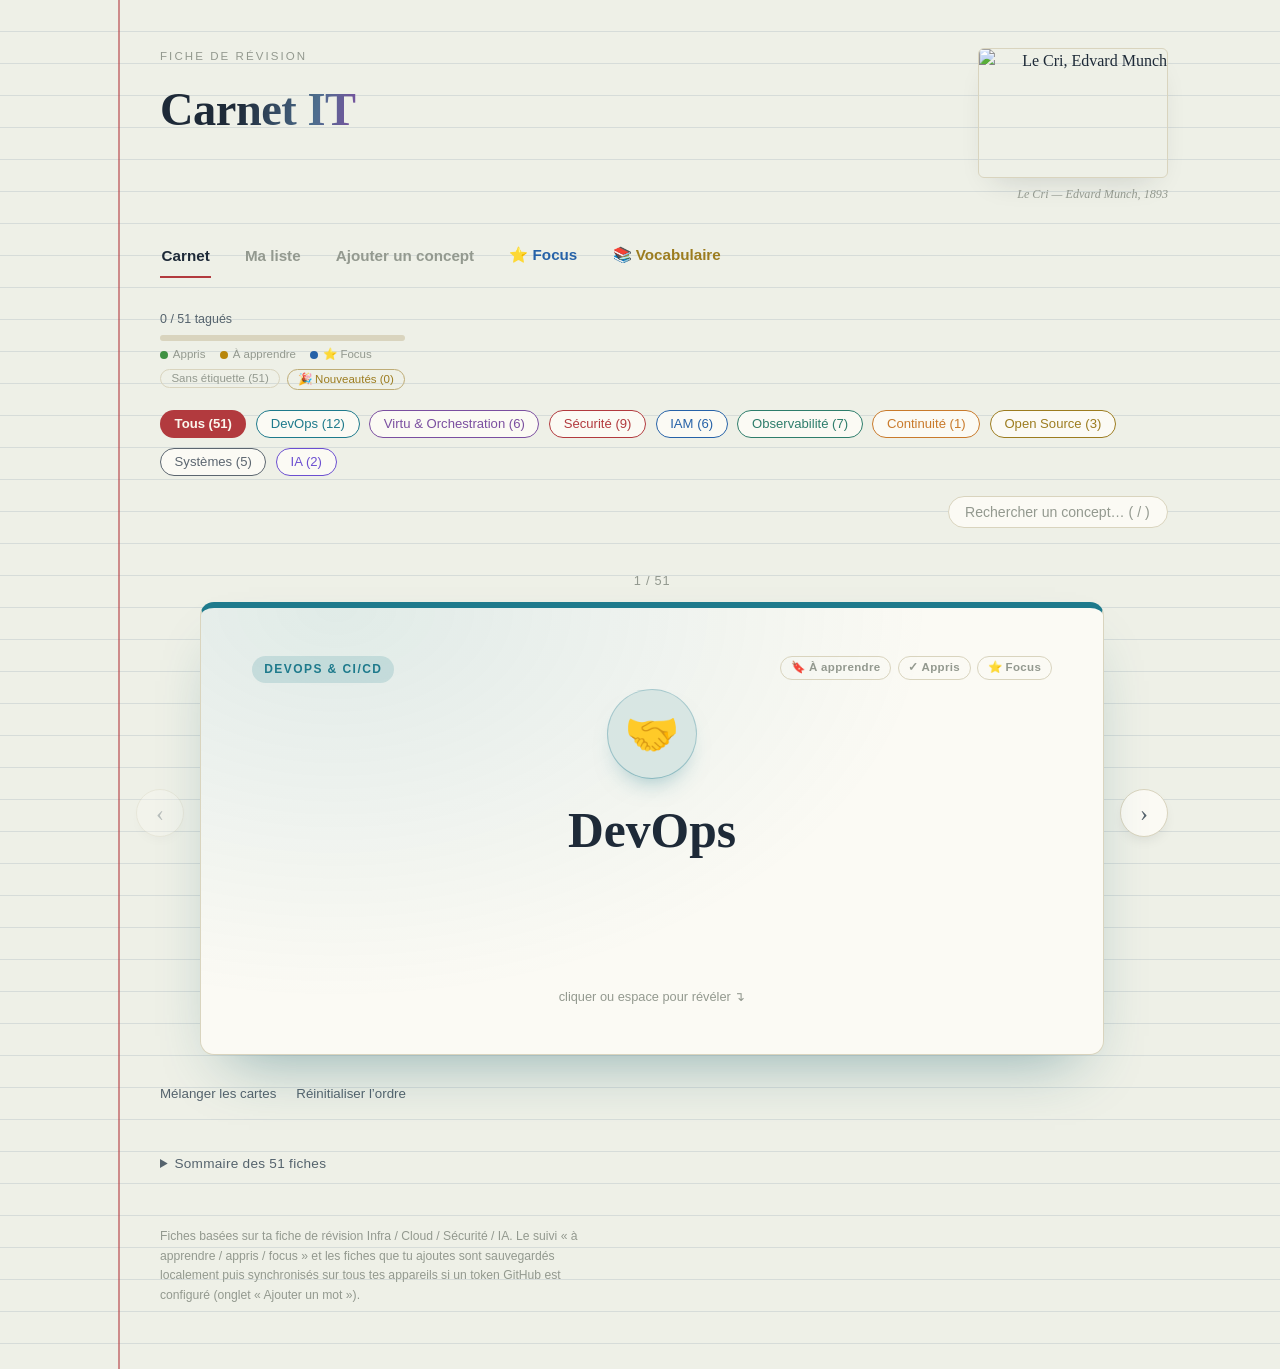
==== carnet-it.html @ 1245b407 "Add a second flashcard deck: Carnet IT (Infra, Cloud, Sécurité & IA) New carnet-it.html + focus-it.h" ====
<!doctype html>
<html lang="fr">
<head>
<meta charset="UTF-8" />
<meta name="viewport" content="width=device-width, initial-scale=1" />
<title>Carnet IT</title>
<style>
  :root {
    --paper: #EEF0E7;
    --paper-line: rgba(70,100,130,0.14);
    --ink: #1E2A38;
    --ink-soft: #55636D;
    --ink-faint: #93998F;
    --card-bg: #FBFAF4;
    --card-border: #D9D4BE;
    --card-shadow: rgba(30,40,50,0.20);
    --rule-blue: #4E6E8E;
    --accent: #B23A3E;
    --accent-strong: #B23A3E;
    --accent-ink: #FBF7EE;
    --focus: #2662A8;
    --cat-verbe: #2E7D6B;
    --cat-adjectif: #7B4FA0;
    --cat-nom: #C97A2B;
    --cat-adverbe: #1E7A8C;
    --cat-citation: #9C7C1F;
    --cat-humour: #C2478C;
    --cat-blague: #D9622B;
    --cat-devops: #1E7A8C;
    --cat-virtu: #7B4FA0;
    --cat-securite: #B23A3E;
    --cat-iam: #2662A8;
    --cat-observabilite: #2E7D6B;
    --cat-continuite: #C97A2B;
    --cat-opensource: #9C7C1F;
    --cat-systemes: #5C6670;
    --cat-ia: #6C4FD1;
    --tag-todo: #B8860B;
    --tag-done: #3F9142;
  }

  * { box-sizing: border-box; }
  html, body { margin: 0; padding: 0; }
  body {
    background:
      repeating-linear-gradient(
        to bottom,
        transparent 0, transparent 31px,
        var(--paper-line) 31px, var(--paper-line) 32px
      ),
      var(--paper);
    color: var(--ink);
    font-family: Georgia, 'Iowan Old Style', 'Palatino Linotype', 'Book Antiqua', serif;
    line-height: 1.5;
    min-height: 100vh;
  }
  ::selection { background: var(--accent); color: var(--accent-ink); }
  a { color: inherit; }
  button { font-family: inherit; }
  :focus-visible { outline: 2px solid var(--focus); outline-offset: 2px; border-radius: 2px; }

  .page {
    max-width: 1120px;
    margin: 0 auto;
    padding: 3rem 2rem 4rem;
    position: relative;
  }
  .page::before {
    content: "";
    position: absolute;
    top: 0; bottom: 0;
    left: 2.4rem;
    width: 2px;
    background: var(--accent);
    opacity: 0.55;
  }
  @media (max-width: 640px) {
    .page::before { left: 0.9rem; }
    .page { padding: 2.5rem 1.1rem 3rem; }
  }

  .masthead {
    margin-left: 3rem; margin-bottom: 2.25rem;
    display: flex; align-items: flex-start; justify-content: space-between; gap: 2rem; flex-wrap: wrap;
  }
  @media (max-width: 640px) { .masthead { margin-left: 1.5rem; } }
  .masthead-text { min-width: 0; }
  .eyebrow {
    font-family: -apple-system, 'Segoe UI', Roboto, Helvetica, Arial, sans-serif;
    font-size: 0.72rem;
    letter-spacing: 0.18em;
    text-transform: uppercase;
    color: var(--ink-faint);
    margin: 0 0 0.6rem;
  }
  h1 {
    font-size: clamp(2rem, 5vw, 2.9rem);
    font-weight: 600;
    margin: 0;
    text-wrap: balance;
    letter-spacing: -0.01em;
    background: linear-gradient(100deg, var(--ink) 40%, var(--rule-blue) 78%, var(--cat-adjectif) 100%);
    -webkit-background-clip: text; background-clip: text; color: transparent;
  }

  .masthead-art { flex: none; width: 190px; margin: 0; text-align: right; }
  .masthead-art img {
    display: block; width: 100%; height: 130px; object-fit: cover; border-radius: 6px;
    border: 1px solid var(--card-border); box-shadow: 0 14px 30px -16px var(--card-shadow);
  }
  .masthead-art figcaption {
    margin-top: 0.5rem; font-style: italic; font-size: 0.76rem; color: var(--ink-faint); line-height: 1.4;
  }
  @media (max-width: 640px) { .masthead-art { display: none; } }

  .toolbar {
    margin-left: 3rem;
    margin-bottom: 1.9rem;
    display: flex;
    flex-wrap: wrap;
    align-items: center;
    gap: 1.25rem 1.75rem;
    font-family: -apple-system, 'Segoe UI', Roboto, Helvetica, Arial, sans-serif;
  }
  @media (max-width: 640px) { .toolbar { margin-left: 1.5rem; } }

  .progress-block { display: flex; flex-direction: column; gap: 0.35rem; min-width: 170px; }
  .progress-label {
    font-size: 0.78rem; color: var(--ink-soft);
    font-variant-numeric: tabular-nums;
  }
  .progress-track {
    height: 6px; background: var(--card-border); border-radius: 3px; overflow: hidden;
    display: flex;
  }
  .progress-fill { height: 100%; width: 0%; transition: width 0.4s ease; }
  .progress-fill.done { background: var(--tag-done); }
  .progress-fill.todo { background: var(--tag-todo); }
  .progress-fill.focus { background: var(--focus); }
  .progress-legend {
    display: flex; gap: 0.9rem; font-size: 0.72rem; color: var(--ink-faint);
  }
  .progress-legend span { display: inline-flex; align-items: center; gap: 0.3rem; }
  .progress-legend .dot { width: 0.5rem; height: 0.5rem; border-radius: 50%; display: inline-block; }
  .progress-legend .dot.done { background: var(--tag-done); }
  .progress-legend .dot.todo { background: var(--tag-todo); }
  .progress-legend .dot.focus { background: var(--focus); }
  .quick-filters { display: flex; flex-wrap: wrap; gap: 0.4rem; }
  .untagged-btn {
    align-self: flex-start; background: none; border: 1px solid var(--card-border); border-radius: 999px;
    padding: 0.15rem 0.65rem; font-size: 0.72rem; color: var(--ink-faint); cursor: pointer;
    font-variant-numeric: tabular-nums; transition: all 0.15s ease;
    font-family: -apple-system, 'Segoe UI', Roboto, Helvetica, Arial, sans-serif;
  }
  .untagged-btn:hover { color: var(--ink); border-color: var(--ink-faint); }
  .nouveautes-btn { color: var(--cat-citation); border-color: color-mix(in srgb, var(--cat-citation) 45%, var(--card-border)); }
  .nouveautes-btn:hover { color: var(--cat-citation); border-color: var(--cat-citation); }

  .filters { display: flex; gap: 0.6rem; flex-wrap: wrap; }
  .filter-btn {
    background: var(--card-bg); border: 1px solid var(--fb-color, var(--card-border)); border-radius: 999px;
    color: var(--fb-color, var(--ink-soft)); font-size: 0.82rem; padding: 0.35rem 0.85rem;
    cursor: pointer; font-variant-numeric: tabular-nums; transition: all 0.15s ease;
  }
  .filter-btn:hover { color: var(--ink); border-color: var(--fb-color, var(--ink-faint)); }
  .filter-btn.active { color: var(--accent-ink); border-color: transparent; font-weight: 600; background: var(--fb-color, var(--accent-strong)); }

  .subfilters {
    display: flex; gap: 0.5rem; flex-wrap: wrap; margin: -0.6rem 0 1.4rem 1.5rem;
  }
  @media (max-width: 640px) { .subfilters { margin-left: 0; } }
  .subfilter-btn {
    background: none; border: 1px solid color-mix(in srgb, var(--cat-blague) 35%, var(--card-border));
    border-radius: 999px;
    color: color-mix(in srgb, var(--cat-blague) 65%, var(--ink-faint)); font-size: 0.76rem; padding: 0.25rem 0.7rem;
    cursor: pointer; transition: all 0.15s ease;
    font-family: -apple-system, 'Segoe UI', Roboto, Helvetica, Arial, sans-serif;
  }
  .subfilter-btn:hover { color: var(--ink); border-color: var(--cat-blague); }
  .subfilter-btn.active { color: var(--cat-blague); border-color: var(--cat-blague); font-weight: 600; background: color-mix(in srgb, var(--cat-blague) 12%, transparent); }

  .search-wrap { margin-left: auto; }
  @media (max-width: 640px) { .search-wrap { margin-left: 0; width: 100%; } }
  .search-input {
    background: var(--card-bg); border: 1px solid var(--card-border); border-radius: 999px;
    color: var(--ink); font-size: 0.88rem; padding: 0.45rem 1rem; width: 220px;
    font-family: inherit;
  }
  @media (max-width: 640px) { .search-input { width: 100%; } }
  .search-input::placeholder { color: var(--ink-faint); }
  .search-input:focus { border-color: var(--focus); }

  .tag-filter-banner {
    margin: 0 0 1.1rem 1.5rem; display: flex; align-items: center; gap: 1rem; flex-wrap: wrap;
    background: color-mix(in srgb, var(--focus) 10%, var(--card-bg)); border: 1px solid var(--focus);
    border-radius: 999px; padding: 0.5rem 1rem; font-family: -apple-system, 'Segoe UI', Roboto, Helvetica, Arial, sans-serif;
    font-size: 0.85rem; color: var(--focus); width: fit-content;
  }
  .tag-filter-banner[hidden] { display: none; }
  @media (max-width: 640px) { .tag-filter-banner { margin-left: 0; } }
  .tag-filter-banner button {
    background: none; border: none; color: var(--focus); cursor: pointer; font-size: 0.8rem;
    text-decoration: underline; padding: 0;
  }

  .stage {
    display: flex; align-items: center; gap: 1rem; margin-left: 1.5rem;
  }
  @media (max-width: 640px) { .stage { margin-left: 0; gap: 0.35rem; } }

  .nav-btn {
    background: var(--card-bg); border: 1px solid var(--card-border); color: var(--ink-soft);
    width: 3rem; height: 3rem; border-radius: 50%; font-size: 1.5rem; line-height: 1;
    cursor: pointer; flex: none; display: flex; align-items: center; justify-content: center;
    transition: border-color 0.2s, color 0.2s, transform 0.2s;
    box-shadow: 0 6px 16px -8px var(--card-shadow);
  }
  .nav-btn:hover { color: var(--accent-ink); border-color: var(--accent-strong); background: var(--accent-strong); transform: translateY(-1px); }
  .nav-btn:disabled { opacity: 0.35; cursor: default; }
  .nav-btn:disabled:hover { color: var(--ink-soft); border-color: var(--card-border); background: var(--card-bg); transform: none; }

  .card-wrap { flex: 1; min-width: 0; }
  .counter {
    text-align: center; font-family: -apple-system, 'Segoe UI', Roboto, Helvetica, Arial, sans-serif;
    font-size: 0.8rem; color: var(--ink-faint); margin-bottom: 0.7rem;
    font-variant-numeric: tabular-nums; letter-spacing: 0.06em;
  }

  .flashcard { perspective: 2200px; cursor: pointer; }
  .flashcard-inner {
    display: grid; transition: transform 0.55s cubic-bezier(.2,.8,.2,1);
    transform-style: preserve-3d;
    --cat-color: var(--rule-blue);
  }
  .flashcard[data-cat="verbe"] .flashcard-inner { --cat-color: var(--cat-verbe); }
  .flashcard[data-cat="adjectif"] .flashcard-inner { --cat-color: var(--cat-adjectif); }
  .flashcard[data-cat="nom"] .flashcard-inner { --cat-color: var(--cat-nom); }
  .flashcard[data-cat="adverbe"] .flashcard-inner { --cat-color: var(--cat-adverbe); }
  .flashcard[data-cat="expression"] .flashcard-inner { --cat-color: var(--accent-strong); }
  .flashcard[data-cat="anecdote"] .flashcard-inner { --cat-color: var(--focus); }
  .flashcard[data-cat="citation"] .flashcard-inner { --cat-color: var(--cat-citation); }
  .flashcard[data-cat="humour"] .flashcard-inner { --cat-color: var(--cat-humour); }
  .flashcard[data-cat="blague_courte"] .flashcard-inner,
  .flashcard[data-cat="blague_longue"] .flashcard-inner,
  .flashcard[data-cat="blague_beauf"] .flashcard-inner,
  .flashcard[data-cat="blague_nulle"] .flashcard-inner,
  .flashcard[data-cat="contrepeterie"] .flashcard-inner,
  .flashcard[data-cat="tu_preferes"] .flashcard-inner { --cat-color: var(--cat-blague); }
  .flashcard[data-cat="devops"] .flashcard-inner { --cat-color: var(--cat-devops); }
  .flashcard[data-cat="virtu"] .flashcard-inner { --cat-color: var(--cat-virtu); }
  .flashcard[data-cat="securite"] .flashcard-inner { --cat-color: var(--cat-securite); }
  .flashcard[data-cat="iam"] .flashcard-inner { --cat-color: var(--cat-iam); }
  .flashcard[data-cat="observabilite"] .flashcard-inner { --cat-color: var(--cat-observabilite); }
  .flashcard[data-cat="continuite"] .flashcard-inner { --cat-color: var(--cat-continuite); }
  .flashcard[data-cat="opensource"] .flashcard-inner { --cat-color: var(--cat-opensource); }
  .flashcard[data-cat="systemes"] .flashcard-inner { --cat-color: var(--cat-systemes); }
  .flashcard[data-cat="ia"] .flashcard-inner { --cat-color: var(--cat-ia); }
  .flashcard.is-flipped .flashcard-inner { transform: rotateY(180deg); }
  @media (prefers-reduced-motion: reduce) {
    .flashcard-inner { transition: none; }
  }

  .face {
    grid-area: 1 / 1;
    backface-visibility: hidden; -webkit-backface-visibility: hidden;
    border: 1px solid var(--card-border); border-top: 6px solid var(--cat-color);
    border-radius: 14px;
    background:
      radial-gradient(120% 160% at 15% 0%, color-mix(in srgb, var(--cat-color) 12%, transparent), transparent 55%),
      var(--card-bg);
    box-shadow: 0 30px 60px -28px color-mix(in srgb, var(--cat-color) 35%, var(--card-shadow));
    padding: 3rem 3.2rem;
    min-height: 440px;
    display: flex; flex-direction: column;
  }
  @media (max-width: 640px) { .face { padding: 2.1rem 1.5rem; min-height: 400px; } }
  .face.back { transform: rotateY(180deg); }

  .face-top { display: flex; justify-content: space-between; align-items: flex-start; }
  .tag-type {
    font-family: -apple-system, 'Segoe UI', Roboto, Helvetica, Arial, sans-serif;
    font-size: 0.75rem; letter-spacing: 0.12em; text-transform: uppercase; font-weight: 600;
    color: var(--cat-color); background: color-mix(in srgb, var(--cat-color) 16%, transparent);
    padding: 0.3rem 0.75rem; border-radius: 999px;
  }
  .tag-buttons { display: flex; gap: 0.4rem; }
  .tag-btn {
    background: none; border: 1px solid var(--card-border); cursor: pointer;
    font-size: 0.72rem; font-weight: 600; letter-spacing: 0.03em; color: var(--ink-faint);
    line-height: 1; padding: 0.35rem 0.6rem; border-radius: 999px; display: inline-flex;
    align-items: center; gap: 0.3rem;
    font-family: -apple-system, 'Segoe UI', Roboto, Helvetica, Arial, sans-serif;
    transition: all 0.15s ease;
  }
  .tag-btn:hover { border-color: var(--ink-faint); color: var(--ink); }
  .tag-btn.todo.on { background: color-mix(in srgb, var(--tag-todo) 16%, transparent); border-color: var(--tag-todo); color: var(--tag-todo); }
  .tag-btn.done.on { background: color-mix(in srgb, var(--tag-done) 16%, transparent); border-color: var(--tag-done); color: var(--tag-done); }
  .tag-btn.focus.on { background: color-mix(in srgb, var(--focus) 16%, transparent); border-color: var(--focus); color: var(--focus); }

  .emoji-badge {
    width: 5.5rem; height: 5.5rem; border-radius: 50%;
    display: flex; align-items: center; justify-content: center;
    font-size: 2.7rem; margin: 0.4rem auto 1rem;
    background: color-mix(in srgb, var(--cat-color) 16%, var(--card-bg));
    box-shadow: 0 0 0 1px color-mix(in srgb, var(--cat-color) 35%, transparent),
                0 14px 26px -14px color-mix(in srgb, var(--cat-color) 55%, transparent);
  }
  @media (max-width: 640px) { .emoji-badge { width: 4.4rem; height: 4.4rem; font-size: 2.1rem; } }

  .word {
    margin: 0 0 auto; text-align: center;
    font-size: clamp(2rem, 5.2vw, 3.1rem); font-weight: 600; text-wrap: balance;
  }
  .word.is-expr { font-style: italic; font-weight: 500; font-size: clamp(1.6rem, 4.4vw, 2.4rem); }
  .front-auteur {
    text-align: center; margin: 0.5rem 0 0; font-family: -apple-system, 'Segoe UI', Roboto, Helvetica, Arial, sans-serif;
    font-size: 0.95rem; color: var(--cat-color); font-weight: 600;
  }
  .hint {
    text-align: center; margin: 0; font-family: -apple-system, 'Segoe UI', Roboto, Helvetica, Arial, sans-serif;
    font-size: 0.8rem; color: var(--ink-faint); font-style: normal;
  }

  .back .back-top { display: flex; align-items: center; gap: 1rem; margin-bottom: 1.4rem; }
  .back-emoji {
    width: 3.2rem; height: 3.2rem; border-radius: 50%; flex: none;
    display: flex; align-items: center; justify-content: center; font-size: 1.6rem;
    background: color-mix(in srgb, var(--cat-color) 16%, var(--card-bg));
  }
  .back-word { font-size: 1.3rem; font-weight: 600; }
  .back-word.is-expr { font-style: italic; font-weight: 500; }

  .section-label {
    font-family: -apple-system, 'Segoe UI', Roboto, Helvetica, Arial, sans-serif;
    font-size: 0.74rem; letter-spacing: 0.14em; text-transform: uppercase;
    color: var(--cat-color); margin: 0 0 0.35rem; font-weight: 700;
  }
  .face.back .section-label:not(:first-of-type) { margin-top: 1.3rem; }
  .definition, .example { margin: 0; font-size: 1.1rem; line-height: 1.6; }
  .definition.is-long-form { white-space: pre-line; font-size: 1rem; line-height: 1.65; text-align: left; }
  .example { font-style: italic; color: var(--ink-soft); }
  .example strong { font-style: normal; color: var(--ink); font-weight: 700; background: color-mix(in srgb, var(--cat-color) 18%, transparent); padding: 0.05em 0.3em; border-radius: 4px; }
  .synonyms { margin: 0; font-size: 1.02rem; color: var(--ink-soft); font-style: italic; }
  .auteur { margin: 0; font-size: 1.02rem; color: var(--ink); font-weight: 600; }

  .controls-row {
    margin: 1.75rem 0 0 3rem; display: flex; gap: 1.25rem; align-items: center;
    font-family: -apple-system, 'Segoe UI', Roboto, Helvetica, Arial, sans-serif;
    font-size: 0.85rem;
  }
  @media (max-width: 640px) { .controls-row { margin-left: 1.5rem; } }
  .text-btn {
    background: none; border: none; color: var(--ink-soft); cursor: pointer;
    padding: 0.2rem 0; border-bottom: 1px solid transparent;
  }
  .text-btn:hover { color: var(--accent-strong); border-bottom-color: var(--accent-strong); }

  .empty-state {
    text-align: center; color: var(--ink-faint); padding: 3rem 1rem; font-style: italic;
  }

  details.sommaire {
    margin: 2.75rem 0 0 3rem;
    font-family: -apple-system, 'Segoe UI', Roboto, Helvetica, Arial, sans-serif;
  }
  @media (max-width: 640px) { details.sommaire { margin-left: 1.5rem; } }
  details.sommaire summary {
    cursor: pointer; font-size: 0.85rem; color: var(--ink-soft);
    letter-spacing: 0.02em; padding: 0.3rem 0;
  }
  details.sommaire summary:hover { color: var(--ink); }
  .index-grid {
    display: grid; grid-template-columns: repeat(auto-fill, minmax(170px, 1fr));
    gap: 0.6rem; margin-top: 0.9rem;
  }
  .index-tile {
    text-align: left; background: var(--card-bg); cursor: pointer;
    border: 1px solid var(--card-border); border-radius: 8px; padding: 0.55rem 0.7rem;
    color: var(--ink-soft); font-size: 0.82rem; display: flex; gap: 0.55rem; align-items: center;
  }
  .index-tile:hover { border-color: var(--accent-strong); color: var(--ink); }
  .index-tile .idx-emoji { font-size: 1.05rem; }
  .index-tile .idx-num { font-variant-numeric: tabular-nums; color: var(--ink-faint); font-size: 0.72rem; }
  .index-tile.tag-appris .idx-num::after { content: " \2713"; color: var(--tag-done); }
  .index-tile.tag-a_apprendre .idx-num::after { content: " \1F516"; }
  .index-tile .idx-word { flex: 1; overflow: hidden; text-overflow: ellipsis; white-space: nowrap; }
  .index-tile.is-focus { border-color: var(--focus); }
  .index-tile .idx-focus { font-size: 0.85rem; flex: none; }

  footer.note {
    margin: 3rem 0 0 3rem; font-family: -apple-system, 'Segoe UI', Roboto, Helvetica, Arial, sans-serif;
    font-size: 0.76rem; color: var(--ink-faint); max-width: 64ch; line-height: 1.6;
  }
  @media (max-width: 640px) { footer.note { margin-left: 1.5rem; } }

  .view-toggle {
    margin-left: 3rem; margin-bottom: 2rem; display: flex; gap: 0.5rem;
    font-family: -apple-system, 'Segoe UI', Roboto, Helvetica, Arial, sans-serif;
  }
  @media (max-width: 640px) { .view-toggle { margin-left: 1.5rem; } }
  .view-toggle button, .view-toggle a {
    background: none; border: none; border-bottom: 2px solid transparent;
    color: var(--ink-faint); font-size: 0.95rem; font-weight: 600; padding: 0.3rem 0.1rem 0.6rem;
    cursor: pointer; text-decoration: none; display: inline-block;
  }
  .view-toggle > * + * { margin-left: 1.5rem; }
  .view-toggle button:hover, .view-toggle a:hover { color: var(--ink); }
  .view-toggle button.active { color: var(--ink); border-bottom-color: var(--accent-strong); }
  .view-toggle a.nav-focus { color: var(--focus); }
  .view-toggle a.nav-focus:hover { color: var(--focus); border-bottom-color: var(--focus); }
  .view-toggle a.nav-it { color: var(--cat-opensource); }
  .view-toggle a.nav-it:hover { color: var(--cat-opensource); border-bottom-color: var(--cat-opensource); }

  .add-view { margin-left: 3rem; max-width: 640px; }
  @media (max-width: 640px) { .add-view { margin-left: 1.5rem; } }
  .add-view p.intro { color: var(--ink-soft); font-style: italic; margin: 0 0 1.75rem; max-width: 60ch; }

  .list-view { margin-left: 3rem; }
  @media (max-width: 640px) { .list-view { margin-left: 1.5rem; } }
  .list-view p.intro { color: var(--ink-soft); font-style: italic; margin: 0 0 1.5rem; max-width: 60ch; }
  .list-section { margin-bottom: 2.5rem; }
  .list-heading {
    display: flex; align-items: center; gap: 0.6rem;
    font-family: -apple-system, 'Segoe UI', Roboto, Helvetica, Arial, sans-serif;
    font-size: 1rem; font-weight: 700; color: var(--ink); margin: 0 0 1rem;
  }
  .count-pill {
    font-size: 0.75rem; font-weight: 600; color: var(--ink-faint); background: var(--card-bg);
    border: 1px solid var(--card-border); border-radius: 999px; padding: 0.1rem 0.6rem;
    font-variant-numeric: tabular-nums;
  }
  .list-view .index-grid { grid-template-columns: repeat(auto-fill, minmax(220px, 1fr)); }
  .list-view .index-tile { padding: 0.7rem 0.85rem; }
  .list-view .idx-actions { display: flex; gap: 0.3rem; flex: none; }
  .list-view .idx-actions button {
    background: none; border: 1px solid var(--card-border); border-radius: 999px; cursor: pointer;
    font-size: 0.68rem; padding: 0.2rem 0.4rem; color: var(--ink-faint);
  }
  .list-view .idx-actions button.todo.on { border-color: var(--tag-todo); color: var(--tag-todo); }
  .list-view .idx-actions button.done.on { border-color: var(--tag-done); color: var(--tag-done); }

  .quick-add {
    background: var(--card-bg); border: 1px solid var(--card-border); border-radius: 10px;
    padding: 1.1rem 1.2rem; margin-bottom: 2rem; display: grid; gap: 0.7rem;
    font-family: -apple-system, 'Segoe UI', Roboto, Helvetica, Arial, sans-serif;
  }
  .quick-add label {
    font-size: 0.76rem; letter-spacing: 0.08em; text-transform: uppercase; color: var(--rule-blue); font-weight: 700;
  }
  .quick-add textarea {
    width: 100%; background: var(--paper); border: 1px solid var(--card-border); border-radius: 8px;
    padding: 0.6rem 0.75rem; color: var(--ink); font-size: 0.92rem; font-family: inherit; resize: vertical;
  }
  .quick-add textarea:focus { border-color: var(--focus); }
  .quick-add-row { display: flex; gap: 0.75rem; align-items: center; flex-wrap: wrap; }
  .quick-add-row select {
    background: var(--paper); border: 1px solid var(--card-border); border-radius: 8px;
    padding: 0.5rem 0.65rem; color: var(--ink); font-size: 0.88rem; font-family: inherit;
  }
  .quick-add .help { font-size: 0.76rem; color: var(--ink-faint); font-style: italic; }

  .form-divider {
    font-family: -apple-system, 'Segoe UI', Roboto, Helvetica, Arial, sans-serif;
    font-size: 0.8rem; color: var(--ink-faint); margin: 0 0 1.1rem;
  }
  .form-actions { display: flex; align-items: center; gap: 1.2rem; }
  .add-form {
    display: grid; gap: 1.1rem; font-family: -apple-system, 'Segoe UI', Roboto, Helvetica, Arial, sans-serif;
  }
  .field label {
    display: block; font-size: 0.76rem; letter-spacing: 0.08em; text-transform: uppercase;
    color: var(--rule-blue); font-weight: 700; margin-bottom: 0.35rem;
  }
  .field .help { display: block; font-size: 0.76rem; color: var(--ink-faint); margin-top: 0.3rem; font-style: italic; }
  .field input[type="text"], .field select, .field textarea {
    width: 100%; background: var(--card-bg); border: 1px solid var(--card-border); border-radius: 8px;
    padding: 0.6rem 0.75rem; color: var(--ink); font-size: 0.95rem; font-family: inherit;
  }
  .field textarea { resize: vertical; min-height: 3.2rem; }
  .field input:focus, .field select:focus, .field textarea:focus { border-color: var(--focus); }
  .field-row { display: grid; grid-template-columns: 2fr 1fr; gap: 1.1rem; }
  @media (max-width: 640px) { .field-row { grid-template-columns: 1fr; } }

  .submit-btn {
    justify-self: start; background: var(--accent-strong); color: var(--accent-ink); border: none;
    border-radius: 999px; padding: 0.65rem 1.6rem; font-size: 0.92rem; font-weight: 600; cursor: pointer;
    transition: transform 0.15s ease;
  }
  .submit-btn:hover { transform: translateY(-1px); }

  .my-words { margin-top: 2.5rem; }
  .my-words h2 {
    font-family: -apple-system, 'Segoe UI', Roboto, Helvetica, Arial, sans-serif;
    font-size: 0.8rem; letter-spacing: 0.1em; text-transform: uppercase; color: var(--ink-soft);
    margin: 0 0 0.8rem;
  }
  .my-word-row {
    display: flex; align-items: center; gap: 0.75rem; padding: 0.6rem 0.2rem;
    border-bottom: 1px solid var(--card-border); font-family: -apple-system, 'Segoe UI', Roboto, Helvetica, Arial, sans-serif;
  }
  .my-word-row .mw-emoji { font-size: 1.2rem; }
  .my-word-row .mw-word { font-weight: 600; flex: 1; }
  .my-word-row .mw-type { font-size: 0.72rem; color: var(--ink-faint); text-transform: uppercase; letter-spacing: 0.06em; }
  .my-word-row .mw-delete {
    background: none; border: none; color: var(--ink-faint); cursor: pointer; font-size: 0.95rem; padding: 0.2rem 0.4rem;
  }
  .my-word-row .mw-delete:hover { color: var(--accent-strong); }
  .no-words { color: var(--ink-faint); font-style: italic; font-size: 0.88rem; }

  .sync-bar {
    display: flex; align-items: center; gap: 1rem; flex-wrap: wrap; margin-bottom: 1.4rem;
    font-family: -apple-system, 'Segoe UI', Roboto, Helvetica, Arial, sans-serif; font-size: 0.85rem;
  }
  .sync-status { color: var(--ink-soft); }
  .sync-status.st-synced { color: var(--cat-verbe); }
  .sync-status.st-error { color: var(--accent-strong); }
  .sync-status.st-syncing { color: var(--focus); }
  .sync-link {
    background: none; border: none; color: var(--ink-faint); cursor: pointer; padding: 0.1rem 0;
    border-bottom: 1px solid transparent; font-size: 0.83rem;
  }
  .sync-link:hover { color: var(--ink); border-bottom-color: var(--ink-faint); }
  .sync-setup {
    background: var(--card-bg); border: 1px solid var(--card-border); border-radius: 10px;
    padding: 1rem 1.1rem; margin-bottom: 1.6rem; display: grid; gap: 0.7rem;
    font-family: -apple-system, 'Segoe UI', Roboto, Helvetica, Arial, sans-serif;
  }
  .sync-setup input[type="password"] {
    width: 100%; background: var(--paper); border: 1px solid var(--card-border); border-radius: 8px;
    padding: 0.55rem 0.7rem; color: var(--ink); font-size: 0.88rem; font-family: inherit;
  }
  .sync-setup input[type="password"]:focus { border-color: var(--focus); }
  .sync-setup .sync-actions { display: flex; gap: 0.6rem; }
  .sync-setup .sync-actions button {
    border-radius: 999px; padding: 0.4rem 1rem; font-size: 0.82rem; cursor: pointer; border: 1px solid var(--card-border);
    background: var(--paper); color: var(--ink);
  }
  .sync-setup .sync-actions button.primary { background: var(--accent-strong); color: var(--accent-ink); border-color: transparent; }
  .sync-setup .sync-note { font-size: 0.78rem; color: var(--ink-faint); line-height: 1.55; margin: 0; }
  .sync-setup .sync-note code { background: var(--paper); padding: 0.05em 0.35em; border-radius: 4px; }
</style>
</head>
<body>
<div class="page">

  <header class="masthead">
    <div class="masthead-text">
      <p class="eyebrow">Fiche de r&eacute;vision</p>
      <h1>Carnet IT</h1>
    </div>
    <figure class="masthead-art" id="masthead-art">
      <img id="art-img" src="" alt="" />
      <figcaption id="art-caption"></figcaption>
    </figure>
  </header>

  <nav class="view-toggle" id="view-toggle">
    <button type="button" data-view="carnet" class="active">Carnet</button>
    <button type="button" data-view="list">Ma liste</button>
    <button type="button" data-view="add">Ajouter un concept</button>
    <a href="focus-it.html" class="nav-focus">&#11088; Focus</a>
    <a href="carnet-de-mots.html" class="nav-it">&#128218; Vocabulaire</a>
  </nav>

  <section id="view-carnet">
  <div class="toolbar">
    <div class="progress-block">
      <div class="progress-label"><span id="progress-text">0 / 21 tagu&eacute;s</span></div>
      <div class="progress-track">
        <div class="progress-fill done" id="progress-fill-done"></div>
        <div class="progress-fill todo" id="progress-fill-todo"></div>
        <div class="progress-fill focus" id="progress-fill-focus"></div>
      </div>
      <div class="progress-legend">
        <span><i class="dot done"></i>Appris</span>
        <span><i class="dot todo"></i>&Agrave; apprendre</span>
        <span><i class="dot focus"></i>&#11088; Focus</span>
      </div>
      <div class="quick-filters">
        <button type="button" class="untagged-btn" id="untagged-btn">Sans &eacute;tiquette (<span id="untagged-count">0</span>)</button>
        <button type="button" class="untagged-btn nouveautes-btn" id="nouveautes-btn">&#127881; Nouveaut&eacute;s (<span id="nouveautes-count">0</span>)</button>
      </div>
    </div>
    <div class="filters" id="filters"></div>
    <div class="search-wrap">
      <input type="text" class="search-input" id="search" placeholder="Rechercher un concept&hellip; ( / )" />
    </div>
  </div>

  <div class="subfilters" id="subfilters" hidden></div>

  <div class="tag-filter-banner" id="tag-filter-banner" hidden>
    <span class="tag-filter-label"></span>
    <button type="button" id="tag-filter-exit">&#10005; Revenir &agrave; tous les concepts</button>
  </div>

  <div class="stage">
    <button class="nav-btn" id="prev-btn" aria-label="Fiche pr&eacute;c&eacute;dente">&lsaquo;</button>
    <div class="card-wrap">
      <div class="counter" id="counter">1 / 21</div>
      <div class="flashcard" id="flashcard" tabindex="0" role="button" aria-pressed="false" aria-label="Carte m&eacute;mo, appuyer sur espace pour retourner">
        <div class="flashcard-inner" id="flashcard-inner">
          <div class="face front">
            <div class="face-top">
              <span class="tag-type" id="face-type">Adjectif</span>
              <div class="tag-buttons">
                <button class="tag-btn todo" id="tag-todo-btn">&#128278; &Agrave; apprendre</button>
                <button class="tag-btn done" id="tag-done-btn">&#10003; Appris</button>
                <button class="tag-btn focus" id="tag-focus-btn">&#11088; Focus</button>
              </div>
            </div>
            <div class="emoji-badge" id="face-emoji">&#10024;</div>
            <p class="word" id="face-word">mot</p>
            <p class="front-auteur" id="front-auteur"></p>
            <p class="hint">cliquer ou espace pour r&eacute;v&eacute;ler &#8628;</p>
          </div>
          <div class="face back" id="face-back">
            <div class="back-top">
              <div class="back-emoji" id="back-emoji">&#10024;</div>
              <div class="back-word" id="back-word">mot</div>
            </div>
            <h3 class="section-label" id="face-def-label">D&eacute;finition</h3>
            <p class="definition" id="face-def"></p>
            <h3 class="section-label" id="face-example-label">Exemple</h3>
            <p class="example" id="face-example"></p>
            <h3 class="section-label" id="face-synonyms-label">Acteurs &amp; outils</h3>
            <p class="synonyms" id="face-synonyms"></p>
            <h3 class="section-label" id="face-auteur-label">Auteur</h3>
            <p class="auteur" id="face-auteur"></p>
          </div>
        </div>
      </div>
    </div>
    <button class="nav-btn" id="next-btn" aria-label="Fiche suivante">&rsaquo;</button>
  </div>

  <div class="controls-row">
    <button class="text-btn" id="shuffle-btn">M&eacute;langer les cartes</button>
    <button class="text-btn" id="reset-btn">R&eacute;initialiser l&rsquo;ordre</button>
  </div>

  <details class="sommaire">
    <summary>Sommaire des <span id="sommaire-count">21</span> fiches</summary>
    <div class="index-grid" id="index-grid"></div>
  </details>

  <footer class="note" id="footer-note"></footer>
  </section>

  <section id="view-list" class="list-view" hidden>
    <p class="intro">Les concepts que tu as marqu&eacute;s, pour t&rsquo;y retrouver d&rsquo;un coup d&rsquo;&oelig;il &mdash; clique dessus pour naviguer dedans dans le Carnet.</p>
    <div class="list-section">
      <h2 class="list-heading">&#128278; &Agrave; apprendre <span id="list-todo-count" class="count-pill"></span></h2>
      <div class="index-grid" id="list-grid-todo"></div>
    </div>
    <div class="list-section">
      <h2 class="list-heading">&#10003; Appris <span id="list-done-count" class="count-pill"></span></h2>
      <div class="index-grid" id="list-grid-done"></div>
    </div>
  </section>

  <section id="view-add" class="add-view" hidden>
    <p class="intro">Ajoute un concept : il rejoint aussitôt ta liste et compte dans le filtre &laquo;&nbsp;Tous&nbsp;&raquo;.</p>

    <div class="quick-add">
      <label for="f-bulk">Ajout rapide &mdash; un concept par ligne</label>
      <textarea id="f-bulk" rows="4" placeholder="Zero Trust&#10;Service Mesh&#10;Chaos Engineering&#10;Idempotence&#10;Circuit Breaker"></textarea>
      <div class="quick-add-row">
        <select id="f-bulk-type">
          <option value="devops">DevOps &amp; CI/CD</option>
          <option value="virtu">Virtualisation &amp; Orchestration</option>
          <option value="securite">Sécurité</option>
          <option value="iam">IAM</option>
          <option value="observabilite">Observabilité</option>
          <option value="continuite">Continuité d'activité</option>
          <option value="opensource">Open Source &amp; Gestion IT</option>
          <option value="systemes">Systèmes &amp; Protocoles</option>
          <option value="ia">IA Générative</option>
        </select>
        <button type="button" class="submit-btn" id="bulk-add-btn">Ajouter la liste</button>
      </div>
      <span class="help">Chaque ligne devient une fiche avec juste le mot (les puces &laquo;&nbsp;-&nbsp;&raquo;/&laquo;&nbsp;*&nbsp;&raquo; sont ignor&eacute;es). Compl&egrave;te ensuite la d&eacute;finition via &#9999;&#65039; dans &laquo;&nbsp;Mes ajouts&nbsp;&raquo;, ou demande-moi de le faire dans une conversation Claude.</span>
    </div>

    <div class="sync-bar">
      <span class="sync-status" id="sync-status">&mdash;</span>
      <button type="button" class="sync-link" id="sync-refresh-btn">&#128260; Resynchro</button>
      <button type="button" class="sync-link" id="sync-config-btn">&#9881;&#65039; Config. synchro</button>
    </div>
    <div class="sync-setup" id="sync-setup" style="display:none;">
      <input type="password" id="sync-token-input" autocomplete="off" placeholder="Token GitHub (fine-grained, repo ameliorer-vocabulaire, permission Contents: Read and write)" />
      <div class="sync-actions">
        <button type="button" class="primary" id="sync-token-save">Enregistrer</button>
        <button type="button" id="sync-token-clear">D&eacute;connecter</button>
      </div>
      <p class="sync-note">Cr&eacute;e un <em>fine-grained personal access token</em> sur github.com &rarr; Settings &rarr; Developer settings, limit&eacute; au repo <code>ameliorer-vocabulaire</code> (tu peux aussi cocher <code>Tracking-Whales</code> dans le m&ecirc;me token si tu veux un seul token pour les deux), permission <strong>Contents: Read and write</strong> uniquement. Ce site &eacute;tant s&eacute;par&eacute; de <code>positions.html</code>, colle ce token ici une fois par appareil/navigateur m&ecirc;me si c&rsquo;est la m&ecirc;me valeur que celui des snapshots. Il reste stock&eacute; localement, jamais envoy&eacute; ailleurs qu&rsquo;&agrave; l&rsquo;API GitHub.</p>
    </div>

    <p class="form-divider">Ou d&eacute;taille une fiche compl&egrave;te :</p>
    <form class="add-form" id="add-form">
      <div class="field-row">
        <div class="field">
          <label for="f-mot">Concept</label>
          <input type="text" id="f-mot" required placeholder="ex&nbsp;: Kubernetes" />
        </div>
        <div class="field">
          <label for="f-type">Type</label>
          <select id="f-type">
            <option value="devops">DevOps &amp; CI/CD</option>
            <option value="virtu">Virtualisation &amp; Orchestration</option>
            <option value="securite">Sécurité</option>
            <option value="iam">IAM</option>
            <option value="observabilite">Observabilité</option>
            <option value="continuite">Continuité d'activité</option>
            <option value="opensource">Open Source &amp; Gestion IT</option>
            <option value="systemes">Systèmes &amp; Protocoles</option>
            <option value="ia">IA Générative</option>
          </select>
        </div>
      </div>
      <div class="field">
        <label for="f-emoji">&Eacute;moji</label>
        <input type="text" id="f-emoji" placeholder="&#128512;" maxlength="8" />
        <span class="help">Un seul emoji qui illustre le sens. Laisse vide pour &#128221; par d&eacute;faut.</span>
      </div>
      <div class="field">
        <label for="f-def">D&eacute;finition</label>
        <textarea id="f-def" required placeholder="Description synth&eacute;tique du concept."></textarea>
      </div>
      <div class="field">
        <label for="f-ex">Exemple</label>
        <textarea id="f-ex" placeholder="Un exemple concret et facile &agrave; comprendre."></textarea>
        <span class="help">Le concept sera mis en gras automatiquement s&rsquo;il appara&icirc;t tel quel dans le texte.</span>
      </div>
      <div class="field">
        <label for="f-syn">Acteurs / outils</label>
        <input type="text" id="f-syn" placeholder="s&eacute;par&eacute;s par des virgules" />
      </div>
      <div class="field">
        <label for="f-auteur">Auteur <span style="text-transform:none; font-weight:400;">(pour une citation)</span></label>
        <input type="text" id="f-auteur" placeholder="ex&nbsp;: Victor Hugo" />
      </div>
      <div class="form-actions">
        <button type="submit" class="submit-btn" id="add-submit-btn">Ajouter &agrave; mon carnet</button>
        <button type="button" class="text-btn" id="edit-cancel-btn" hidden>Annuler la modification</button>
      </div>
    </form>

    <div class="my-words">
      <h2>Mes ajouts</h2>
      <div id="my-words-list"></div>
    </div>
  </section>

</div>

<script src="words-data-it.js?v=1"></script>
<script>
(function () {
  "use strict";

  // ---------- Mots ajout&eacute;s (synchro GitHub, cach&eacute;s en local) ----------
  // Même schéma que "Mes Snapshots" dans positions.html (repo Tracking-Whales) :
  // localStorage n'est qu'un cache rapide/hors-ligne, le fichier de référence
  // est words.json committé dans CE dépôt (ameliorer-vocabulaire) via la
  // Contents API. Site distinct de positions.html, donc token à coller ici
  // séparément (même valeur possible si le PAT est scoped sur les deux repos).
  // Chaque ajout/suppression est mis en file puis rejoué par-dessus la version
  // distante la plus fraîche (compare-and-swap avec retry sur 409), pour que
  // deux appareils qui modifient au même moment fusionnent au lieu de s'écraser.
  var GH_OWNER = "sebmgn";
  var GH_REPO = "ameliorer-vocabulaire";
  var GH_BRANCH = "main";
  var GH_WORDS_PATH = "words-it.json";
  var GH_PROGRESS_PATH = "progress-it.json";
  var GH_TOKEN_KEY = "ghSyncToken";
  var CUSTOM_KEY = "carnet-it-custom";
  var WORDS_QUEUE_KEY = "carnetItWordsQueue";
  var WORDS_SHA_KEY = "carnetItWordsSha";
  var WORDS_MIGRATED_KEY = "carnetItWordsMigrated";
  var WORDS_SYNC_MAX_RETRIES = 4;
  var wordsSyncInFlight = false;

  var customEntries = [];
  try {
    customEntries = JSON.parse(localStorage.getItem(CUSTOM_KEY) || "[]");
  } catch (e) { customEntries = []; }
  customEntries.forEach(function (e) { e.group = GROUP_OF[e.type] || "mots"; });

  function persistCustom() {
    localStorage.setItem(CUSTOM_KEY, JSON.stringify(customEntries));
  }
  function loadWordsQueue() {
    try { return JSON.parse(localStorage.getItem(WORDS_QUEUE_KEY) || "[]"); } catch (e) { return []; }
  }
  function saveWordsQueue(q) {
    localStorage.setItem(WORDS_QUEUE_KEY, JSON.stringify(q));
  }
  // Une seule fois par appareil : les mots déjà présents localement (avant que
  // cet appareil n'ait jamais synchronisé) sont fusionnés avec le contenu
  // distant plutôt qu'écrasés par lui — sinon un deuxième appareil qui a déjà
  // des mots perso perdrait silencieusement ces mots au premier sync.
  if (localStorage.getItem(WORDS_MIGRATED_KEY) !== "1") {
    if (customEntries.length > 0) {
      var initialWordsQueue = loadWordsQueue();
      initialWordsQueue.unshift({ type: "merge", entries: customEntries });
      saveWordsQueue(initialWordsQueue);
    }
    localStorage.setItem(WORDS_MIGRATED_KEY, "1");
  }
  function getGhToken() {
    try { return localStorage.getItem(GH_TOKEN_KEY) || ""; } catch (e) { return ""; }
  }
  function setGhToken(t) {
    try { if (t) localStorage.setItem(GH_TOKEN_KEY, t); else localStorage.removeItem(GH_TOKEN_KEY); } catch (e) { /* ignore */ }
  }
  function b64EncodeUtf8(str) { return btoa(unescape(encodeURIComponent(str))); }
  function b64DecodeUtf8(str) { return decodeURIComponent(escape(atob(str))); }
  function ghHeaders() {
    var h = { "Accept": "application/vnd.github+json" };
    var t = getGhToken();
    if (t) h["Authorization"] = "Bearer " + t;
    return h;
  }
  function ghContentsUrl(path) {
    return "https://api.github.com/repos/" + GH_OWNER + "/" + GH_REPO + "/contents/" + path;
  }
  function ghWordsUrl() { return ghContentsUrl(GH_WORDS_PATH); }
  function ghProgressUrl() { return ghContentsUrl(GH_PROGRESS_PATH); }
  function applyWordOpToList(list, op) {
    if (op.type === "add") return list.concat([op.entry]);
    if (op.type === "delete") return list.filter(function (e) { return e.id !== op.id; });
    if (op.type === "edit") return list.map(function (e) { return e.id === op.id ? Object.assign({}, e, op.patch) : e; });
    if (op.type === "seed") return op.list;
    if (op.type === "merge") {
      var existingIds = {};
      list.forEach(function (e) { existingIds[e.id] = true; });
      return list.concat(op.entries.filter(function (e) { return !existingIds[e.id]; }));
    }
    return list;
  }
  async function ghFetchWords() {
    var res = await fetch(ghWordsUrl() + "?ref=" + GH_BRANCH, { headers: ghHeaders() });
    if (res.status === 404) return { list: [], sha: null };
    if (!res.ok) throw new Error("GitHub GET " + res.status);
    var data = await res.json();
    var list;
    try { list = JSON.parse(b64DecodeUtf8((data.content || "").replace(/\n/g, ""))); } catch (e) { list = []; }
    return { list: Array.isArray(list) ? list : [], sha: data.sha };
  }
  async function ghPutWords(list, sha) {
    var body = {
      message: "words: sync (" + list.length + ")",
      content: b64EncodeUtf8(JSON.stringify(list, null, 2)),
      branch: GH_BRANCH
    };
    if (sha) body.sha = sha;
    var res = await fetch(ghWordsUrl(), {
      method: "PUT",
      headers: Object.assign({ "Content-Type": "application/json" }, ghHeaders()),
      body: JSON.stringify(body)
    });
    if (res.status === 409 || res.status === 422) { var conflictErr = new Error("conflict"); conflictErr.conflict = true; throw conflictErr; }
    if (!res.ok) throw new Error("GitHub PUT " + res.status);
    var data = await res.json();
    return data.content.sha;
  }
  async function ghFetchProgress() {
    var res = await fetch(ghProgressUrl() + "?ref=" + GH_BRANCH, { headers: ghHeaders() });
    if (res.status === 404) return { state: { tags: {}, focus: {} }, sha: null };
    if (!res.ok) throw new Error("GitHub GET " + res.status);
    var data = await res.json();
    var state;
    try { state = JSON.parse(b64DecodeUtf8((data.content || "").replace(/\n/g, ""))); } catch (e) { state = {}; }
    if (!state || typeof state !== "object") state = {};
    if (!state.tags) state.tags = {};
    if (!state.focus) state.focus = {};
    return { state: state, sha: data.sha };
  }
  async function ghPutProgress(state, sha) {
    var body = {
      message: "progress: sync",
      content: b64EncodeUtf8(JSON.stringify(state, null, 2)),
      branch: GH_BRANCH
    };
    if (sha) body.sha = sha;
    var res = await fetch(ghProgressUrl(), {
      method: "PUT",
      headers: Object.assign({ "Content-Type": "application/json" }, ghHeaders()),
      body: JSON.stringify(body)
    });
    if (res.status === 409 || res.status === 422) { var conflictErr = new Error("conflict"); conflictErr.conflict = true; throw conflictErr; }
    if (!res.ok) throw new Error("GitHub PUT " + res.status);
    var data = await res.json();
    return data.content.sha;
  }
  function updateSyncStatus(state) {
    var el = document.getElementById("sync-status");
    if (!el) return;
    var now = new Date().toLocaleTimeString("fr-FR", { hour: "2-digit", minute: "2-digit" });
    var labels = {
      "no-token": "🔑 Synchro non configurée — mots et progression locaux à cet appareil seulement",
      "syncing": "🔄 Synchronisation…",
      "synced": "✅ Synchronisé à " + now,
      "error": "⚠️ Erreur de synchro — sauvegardé localement, nouvelle tentative automatique"
    };
    el.textContent = labels[state] || "—";
    el.className = "sync-status st-" + state;
  }
  async function syncWordsNow() {
    if (wordsSyncInFlight) return;
    if (!getGhToken()) { updateSyncStatus("no-token"); return; }
    wordsSyncInFlight = true;
    updateSyncStatus("syncing");
    try {
      for (var attempt = 0; attempt < WORDS_SYNC_MAX_RETRIES; attempt++) {
        var remote = await ghFetchWords();
        var queue = loadWordsQueue();

        if (!queue.length) {
          customEntries = remote.list;
          persistCustom();
          localStorage.setItem(WORDS_SHA_KEY, remote.sha || "");
          updateSyncStatus("synced");
          rebuildEntries(); syncOrderWithEntries(); buildFilters(); renderMyWords(); render();
          return;
        }
        var merged = queue.reduce(applyWordOpToList, remote.list);
        try {
          var newSha = await ghPutWords(merged, remote.sha);
          customEntries = merged;
          persistCustom();
          saveWordsQueue([]);
          localStorage.setItem(WORDS_SHA_KEY, newSha);
          updateSyncStatus("synced");
          rebuildEntries(); syncOrderWithEntries(); buildFilters(); renderMyWords(); render();
          return;
        } catch (e) {
          if (e && e.conflict) continue;
          throw e;
        }
      }
      throw new Error("Trop de conflits de synchro, réessaie plus tard.");
    } catch (e) {
      console.error("Words sync error", e);
      updateSyncStatus("error");
    } finally {
      wordsSyncInFlight = false;
    }
  }
  function enqueueWordOps(ops) {
    ops.forEach(function (op) { customEntries = applyWordOpToList(customEntries, op); });
    persistCustom();
    var q = loadWordsQueue();
    ops.forEach(function (op) { q.push(op); });
    saveWordsQueue(q);
    rebuildEntries(); syncOrderWithEntries(); buildFilters(); renderMyWords(); render();
    syncWordsNow();
  }
  function enqueueWordOp(op) { enqueueWordOps([op]); }

  // ---------- Progression (tags à apprendre/appris + focus), même synchro ----------
  // Même schéma que les mots : localStorage est un cache, progress.json dans ce
  // dépôt est la référence, une file d'opérations est rejouée par-dessus la
  // version distante la plus fraîche à chaque synchro.
  var PROGRESS_QUEUE_KEY = "carnetItProgressQueue";
  var PROGRESS_SHA_KEY = "carnetItProgressSha";
  var PROGRESS_MIGRATED_KEY = "carnetItProgressMigrated";
  var progressSyncInFlight = false;

  function loadProgressQueue() {
    try { return JSON.parse(localStorage.getItem(PROGRESS_QUEUE_KEY) || "[]"); } catch (e) { return []; }
  }
  function saveProgressQueue(q) {
    localStorage.setItem(PROGRESS_QUEUE_KEY, JSON.stringify(q));
  }
  function applyProgressOpToState(state, op) {
    var tagsState = Object.assign({}, state.tags);
    var focusState = Object.assign({}, state.focus);
    if (op.type === "tag") {
      if (op.value === null) delete tagsState[op.id]; else tagsState[op.id] = op.value;
    } else if (op.type === "focus") {
      if (op.value === null) delete focusState[op.id]; else focusState[op.id] = true;
    } else if (op.type === "merge") {
      tagsState = Object.assign({}, tagsState, op.tags);
      focusState = Object.assign({}, focusState, op.focus);
    }
    return { tags: tagsState, focus: focusState };
  }
  async function syncProgressNow() {
    if (progressSyncInFlight) return;
    if (!getGhToken()) return;
    progressSyncInFlight = true;
    try {
      for (var attempt = 0; attempt < WORDS_SYNC_MAX_RETRIES; attempt++) {
        var remote = await ghFetchProgress();
        var queue = loadProgressQueue();

        if (!queue.length) {
          tags = remote.state.tags;
          focusSet = remote.state.focus;
          persistTags(); persistFocus();
          localStorage.setItem(PROGRESS_SHA_KEY, remote.sha || "");
          updateProgress(); buildIndex();
          if (currentView === "list") buildListView();
          updateSyncStatus("synced");
          return;
        }
        var merged = queue.reduce(applyProgressOpToState, remote.state);
        try {
          var newSha = await ghPutProgress(merged, remote.sha);
          tags = merged.tags;
          focusSet = merged.focus;
          persistTags(); persistFocus();
          saveProgressQueue([]);
          localStorage.setItem(PROGRESS_SHA_KEY, newSha);
          updateProgress(); buildIndex();
          if (currentView === "list") buildListView();
          updateSyncStatus("synced");
          return;
        } catch (e) {
          if (e && e.conflict) continue;
          throw e;
        }
      }
      throw new Error("Trop de conflits de synchro (progression), réessaie plus tard.");
    } catch (e) {
      console.error("Progress sync error", e);
      updateSyncStatus("error");
    } finally {
      progressSyncInFlight = false;
    }
  }
  function enqueueProgressOps(ops) {
    ops.forEach(function (op) {
      var applied = applyProgressOpToState({ tags: tags, focus: focusSet }, op);
      tags = applied.tags;
      focusSet = applied.focus;
    });
    persistTags(); persistFocus();
    var q = loadProgressQueue();
    ops.forEach(function (op) { q.push(op); });
    saveProgressQueue(q);
    syncProgressNow();
  }
  function enqueueProgressOp(op) { enqueueProgressOps([op]); }

  function unescapeHtml(s) {
    return String(s || "").replace(/&lt;/g, "<").replace(/&gt;/g, ">").replace(/&amp;/g, "&");
  }
  function stripStrong(html) {
    return String(html || "").replace(/<\/?strong>/g, "");
  }

  var ENTRIES = [];
  function rebuildEntries() {
    ENTRIES = BASE_ENTRIES.concat(customEntries);
  }
  rebuildEntries();

  function entryById(id) {
    return ENTRIES.filter(function (e) { return e.id === id; })[0];
  }

  function escapeHtml(s) {
    return String(s || "").replace(/&/g, "&amp;").replace(/</g, "&lt;").replace(/>/g, "&gt;");
  }

  function autoBold(exampleHtml, motHtml) {
    if (!exampleHtml || !motHtml) return exampleHtml;
    var idx = exampleHtml.toLowerCase().indexOf(motHtml.toLowerCase());
    if (idx === -1) return exampleHtml;
    return exampleHtml.slice(0, idx) + "<strong>" + exampleHtml.slice(idx, idx + motHtml.length) + "</strong>" + exampleHtml.slice(idx + motHtml.length);
  }

  // Chaque mot peut porter un statut : "a_apprendre" ou "appris" (ou aucun).
  // L’ancien système (une simple étoile "appris") est migré une fois vers le
  // nouveau, pour ne pas perdre la progression déjà enregistrée.
  var TAGS_KEY = "carnet-it-tags";
  var LEGACY_LEARNED_KEY = "carnet-it-appris";
  var tags = {};
  try {
    tags = JSON.parse(localStorage.getItem(TAGS_KEY) || "{}");
  } catch (e) { tags = {}; }
  try {
    var legacy = JSON.parse(localStorage.getItem(LEGACY_LEARNED_KEY) || "[]");
    if (legacy.length && localStorage.getItem(TAGS_KEY) === null) {
      legacy.forEach(function (id) { tags[id] = "appris"; });
      localStorage.setItem(TAGS_KEY, JSON.stringify(tags));
    }
  } catch (e) { /* ignore corrupt storage */ }

  function getTag(id) { return tags[id] || null; }
  function persistTags() { localStorage.setItem(TAGS_KEY, JSON.stringify(tags)); }
  function setTag(id, value) {
    var newValue = tags[id] === value ? null : value;
    enqueueProgressOp({ type: "tag", id: id, value: newValue });
  }
  function countTag(value) {
    return Object.keys(tags).filter(function (id) { return tags[id] === value; }).length;
  }

  // "Focus" est indépendant du statut à apprendre/appris : un mot peut être
  // en focus tout en étant par ailleurs appris ou pas encore marqué.
  var FOCUS_KEY = "carnet-it-focus";
  var focusSet = {};
  try {
    focusSet = JSON.parse(localStorage.getItem(FOCUS_KEY) || "{}");
  } catch (e) { focusSet = {}; }

  function isFocus(id) { return !!focusSet[id]; }
  function persistFocus() { localStorage.setItem(FOCUS_KEY, JSON.stringify(focusSet)); }
  function toggleFocus(id) {
    var newValue = focusSet[id] ? null : true;
    enqueueProgressOp({ type: "focus", id: id, value: newValue });
  }
  function countFocus() { return Object.keys(focusSet).length; }
  function countUntagged() {
    return ENTRIES.filter(function (e) { return !getTag(e.id) && !isFocus(e.id); }).length;
  }

  // "Nouveautés" : toute fiche portant un champ `date` (ajouté à partir de
  // cette fonctionnalité) vieux de moins de NOUVEAUTES_WINDOW_DAYS jours.
  // Les fiches plus anciennes n'ont pas ce champ et ne sont donc jamais "nouvelles".
  var NOUVEAUTES_WINDOW_DAYS = 30;
  function todayIso() { return new Date().toISOString().slice(0, 10); }
  function isNouveaute(entry) {
    if (!entry.date) return false;
    var ageMs = Date.now() - new Date(entry.date + "T00:00:00").getTime();
    return ageMs >= 0 && ageMs < NOUVEAUTES_WINDOW_DAYS * 86400000;
  }
  function countNouveautes() {
    return ENTRIES.filter(isNouveaute).length;
  }

  // Une seule fois par appareil : les tags/focus déjà présents localement sont
  // fusionnés avec la version distante plutôt qu'écrasés par elle (même
  // raisonnement que pour les mots juste au-dessus).
  if (localStorage.getItem(PROGRESS_MIGRATED_KEY) !== "1") {
    if (Object.keys(tags).length > 0 || Object.keys(focusSet).length > 0) {
      var initialProgressQueue = loadProgressQueue();
      initialProgressQueue.unshift({ type: "merge", tags: tags, focus: focusSet });
      saveProgressQueue(initialProgressQueue);
    }
    localStorage.setItem(PROGRESS_MIGRATED_KEY, "1");
  }

  var order = ENTRIES.map(function (e) { return e.id; });

  function syncOrderWithEntries() {
    var validIds = {};
    ENTRIES.forEach(function (e) { validIds[e.id] = true; });
    order = order.filter(function (id) { return validIds[id]; });
    ENTRIES.forEach(function (e) {
      if (order.indexOf(e.id) === -1) order.push(e.id);
    });
  }

  var activeGroup = "tous";
  // Sous-filtre à l'intérieur du groupe "blagues" (une des 7 sous-catégories,
  // ou null pour les voir toutes ensemble).
  var activeSubType = null;
  var query = "";
  var pos = 0;
  var currentView = "carnet";
  // Quand on arrive depuis "Ma liste", le Carnet se restreint aux mots
  // portant ce tag (précédent/suivant ne parcourent alors que ce sous-ensemble),
  // jusqu’à ce qu’on choisisse un filtre normal ou une recherche. Pareil pour
  // "Focus" avec en plus une confinement optionnel à une sous-catégorie de blague.
  var activeTagFilter = null;
  var focusSubTypeFilter = null;
  var TAG_FILTER_LABELS = { a_apprendre: "À apprendre", appris: "Appris", focus: "Focus", untagged: "Sans étiquette", nouveautes: "Nouveautés" };

  function matchesFilter(entry) {
    if (activeTagFilter === "focus") {
      if (!isFocus(entry.id)) return false;
      if (focusSubTypeFilter) return entry.type === focusSubTypeFilter;
      return true;
    }
    if (activeTagFilter === "untagged") return !getTag(entry.id) && !isFocus(entry.id);
    if (activeTagFilter === "nouveautes") return isNouveaute(entry);
    if (activeTagFilter) return getTag(entry.id) === activeTagFilter;
    var groupOk = activeGroup === "tous" || entry.group === activeGroup;
    if (!groupOk) return false;
    if (activeGroup === "blagues" && activeSubType && entry.type !== activeSubType) return false;
    if (!query) return true;
    var q = query.toLowerCase();
    return entry.mot.toLowerCase().indexOf(q) !== -1 ||
           entry.def.toLowerCase().indexOf(q) !== -1 ||
           entry.syn.toLowerCase().indexOf(q) !== -1;
  }

  function clearTagFilter() {
    activeTagFilter = null;
    focusSubTypeFilter = null;
    updateTagFilterBanner();
  }
  function updateTagFilterBanner() {
    var banner = document.getElementById("tag-filter-banner");
    if (!banner) return;
    if (activeTagFilter) {
      banner.hidden = false;
      var label = TAG_FILTER_LABELS[activeTagFilter];
      if (activeTagFilter === "focus" && focusSubTypeFilter) label += " · " + TYPE_LABELS[focusSubTypeFilter];
      banner.querySelector(".tag-filter-label").textContent = "Tu navigues dans « " + label + " »";
    } else {
      banner.hidden = true;
    }
  }

  function currentList() {
    return order.map(entryById).filter(function (e) { return e; }).filter(matchesFilter);
  }

  var flashcardEl = document.getElementById("flashcard");
  var counterEl = document.getElementById("counter");
  var typeEl = document.getElementById("face-type");
  var emojiEl = document.getElementById("face-emoji");
  var wordEl = document.getElementById("face-word");
  var frontAuteurEl = document.getElementById("front-auteur");
  var backEmojiEl = document.getElementById("back-emoji");
  var backWordEl = document.getElementById("back-word");
  var defEl = document.getElementById("face-def");
  var exEl = document.getElementById("face-example");
  var synEl = document.getElementById("face-synonyms");
  var auteurEl = document.getElementById("face-auteur");
  var tagTodoBtn = document.getElementById("tag-todo-btn");
  var tagDoneBtn = document.getElementById("tag-done-btn");
  var tagFocusBtn = document.getElementById("tag-focus-btn");
  var prevBtn = document.getElementById("prev-btn");
  var nextBtn = document.getElementById("next-btn");
  var progressText = document.getElementById("progress-text");
  var progressFillDone = document.getElementById("progress-fill-done");
  var progressFillTodo = document.getElementById("progress-fill-todo");
  var progressFillFocus = document.getElementById("progress-fill-focus");
  var filtersEl = document.getElementById("filters");
  var searchInput = document.getElementById("search");
  var indexGrid = document.getElementById("index-grid");
  var cardWrap = document.querySelector(".card-wrap");

  // Couleur d'accent par groupe, reprise des mêmes teintes que les cartes.
  // "tous" reste neutre : il ne correspond pas à une seule couleur.
  var GROUP_COLOR_VAR = {
    devops: "--cat-devops",
    virtu: "--cat-virtu",
    securite: "--cat-securite",
    iam: "--cat-iam",
    observabilite: "--cat-observabilite",
    continuite: "--cat-continuite",
    opensource: "--cat-opensource",
    systemes: "--cat-systemes",
    ia: "--cat-ia"
  };

  function buildFilters() {
    filtersEl.innerHTML = "";
    ["tous", "devops", "virtu", "securite", "iam", "observabilite", "continuite", "opensource", "systemes", "ia"].forEach(function (g) {
      var count = ENTRIES.filter(function (e) { return g === "tous" || e.group === g; }).length;
      var btn = document.createElement("button");
      btn.className = "filter-btn" + (g === activeGroup ? " active" : "");
      btn.textContent = GROUP_LABELS[g] + " (" + count + ")";
      if (GROUP_COLOR_VAR[g]) btn.style.setProperty("--fb-color", "var(" + GROUP_COLOR_VAR[g] + ")");
      btn.addEventListener("click", function () {
        activeGroup = g;
        activeSubType = null;
        pos = 0;
        clearTagFilter();
        buildFilters();
        render();
      });
      filtersEl.appendChild(btn);
    });
    buildSubfilters();
  }

  function buildSubfilters() {
    var subfiltersEl = document.getElementById("subfilters");
    subfiltersEl.innerHTML = "";
    if (activeGroup !== "blagues") { subfiltersEl.hidden = true; return; }
    subfiltersEl.hidden = false;
    var allCount = ENTRIES.filter(function (e) { return e.group === "blagues"; }).length;
    var allBtn = document.createElement("button");
    allBtn.className = "subfilter-btn" + (!activeSubType ? " active" : "");
    allBtn.textContent = "Toutes (" + allCount + ")";
    allBtn.addEventListener("click", function () {
      activeSubType = null;
      pos = 0;
      buildSubfilters();
      render();
    });
    subfiltersEl.appendChild(allBtn);
    BLAGUE_TYPES.forEach(function (t) {
      var count = ENTRIES.filter(function (e) { return e.type === t; }).length;
      if (!count) return;
      var btn = document.createElement("button");
      btn.className = "subfilter-btn" + (activeSubType === t ? " active" : "");
      btn.textContent = TYPE_LABELS[t] + " (" + count + ")";
      btn.addEventListener("click", function () {
        activeSubType = t;
        pos = 0;
        buildSubfilters();
        render();
      });
      subfiltersEl.appendChild(btn);
    });
  }

  function updateProgress() {
    var total = ENTRIES.length;
    var done = countTag("appris");
    var todo = countTag("a_apprendre");
    var focus = countFocus();
    progressText.textContent = (done + todo) + " / " + total + " tagués" + (focus ? " · " + focus + " en focus" : "");
    progressFillDone.style.width = (total ? (done / total * 100) : 0) + "%";
    progressFillTodo.style.width = (total ? (todo / total * 100) : 0) + "%";
    progressFillFocus.style.width = (total ? (focus / total * 100) : 0) + "%";
    var untaggedCountEl = document.getElementById("untagged-count");
    if (untaggedCountEl) untaggedCountEl.textContent = countUntagged();
    var nouveautesCountEl = document.getElementById("nouveautes-count");
    if (nouveautesCountEl) nouveautesCountEl.textContent = countNouveautes();
    var totalCountEl = document.getElementById("total-count");
    var sommaireCountEl = document.getElementById("sommaire-count");
    if (totalCountEl) totalCountEl.textContent = total;
    if (sommaireCountEl) sommaireCountEl.textContent = total;
  }

  function buildIndex() {
    indexGrid.innerHTML = "";
    ENTRIES.forEach(function (entry, i) {
      var tile = document.createElement("button");
      var tagVal = getTag(entry.id);
      tile.className = "index-tile" + (tagVal ? " tag-" + tagVal : "") + (isFocus(entry.id) ? " is-focus" : "");
      tile.innerHTML = '<span class="idx-emoji">' + entry.emoji + '</span>' +
                        '<span class="idx-num">' + String(i + 1).padStart(2, "0") + '</span>' +
                        '<span class="idx-word">' + entry.mot + '</span>' +
                        (isFocus(entry.id) ? '<span class="idx-focus">&#11088;</span>' : '');
      tile.addEventListener("click", function () {
        var list = currentList();
        var idx = list.indexOf(entry);
        if (idx === -1) {
          activeGroup = "tous"; query = ""; searchInput.value = "";
          buildFilters();
          list = currentList();
          idx = list.indexOf(entry);
        }
        pos = idx;
        render();
        flashcardEl.scrollIntoView({ behavior: "smooth", block: "center" });
      });
      indexGrid.appendChild(tile);
    });
  }

  function render() {
    var list = currentList();
    if (list.length === 0) {
      cardWrap.innerHTML = '<p class="empty-state">Aucune fiche ne correspond à cette recherche.</p>';
      counterEl.textContent = "0 / " + ENTRIES.length;
      prevBtn.disabled = true; nextBtn.disabled = true;
      updateProgress();
      buildIndex();
      return;
    }
    if (pos >= list.length) pos = list.length - 1;
    if (pos < 0) pos = 0;

    if (!document.getElementById("flashcard")) {
      cardWrap.innerHTML =
        '<div class="counter" id="counter"></div>' +
        '<div class="flashcard" id="flashcard" tabindex="0" role="button" aria-pressed="false" aria-label="Carte mémo, appuyer sur espace pour retourner">' +
          '<div class="flashcard-inner" id="flashcard-inner">' +
            '<div class="face front">' +
              '<div class="face-top">' +
                '<span class="tag-type" id="face-type"></span>' +
                '<div class="tag-buttons">' +
                  '<button class="tag-btn todo" id="tag-todo-btn">🔖 À apprendre</button>' +
                  '<button class="tag-btn done" id="tag-done-btn">✓ Appris</button>' +
                  '<button class="tag-btn focus" id="tag-focus-btn">⭐ Focus</button>' +
                '</div>' +
              '</div>' +
              '<div class="emoji-badge" id="face-emoji"></div>' +
              '<p class="word" id="face-word"></p>' +
              '<p class="front-auteur" id="front-auteur"></p>' +
              '<p class="hint">cliquer ou espace pour révéler &#8628;</p>' +
            '</div>' +
            '<div class="face back">' +
              '<div class="back-top"><div class="back-emoji" id="back-emoji"></div><div class="back-word" id="back-word"></div></div>' +
              '<h3 class="section-label" id="face-def-label">Définition</h3><p class="definition" id="face-def"></p>' +
              '<h3 class="section-label" id="face-example-label">Exemple</h3><p class="example" id="face-example"></p>' +
              '<h3 class="section-label" id="face-synonyms-label">Acteurs &amp; outils</h3><p class="synonyms" id="face-synonyms"></p>' +
              '<h3 class="section-label" id="face-auteur-label">Auteur</h3><p class="auteur" id="face-auteur"></p>' +
            '</div>' +
          '</div>' +
        '</div>';
      rebindCardRefs();
    }

    var entry = list[pos];
    flashcardEl.classList.remove("is-flipped");
    flashcardEl.setAttribute("aria-pressed", "false");
    flashcardEl.setAttribute("data-cat", entry.type);
    counterEl.textContent = (pos + 1) + " / " + list.length;
    typeEl.textContent = TYPE_LABELS[entry.type];
    emojiEl.textContent = entry.emoji;
    backEmojiEl.textContent = entry.emoji;
    wordEl.textContent = entry.mot;
    var isBlague = BLAGUE_TYPES.indexOf(entry.type) !== -1;
    var isQuoteLike = entry.type === "citation" || entry.type === "humour" || isBlague;
    wordEl.classList.toggle("is-expr", entry.type === "expression" || isQuoteLike);
    frontAuteurEl.textContent = entry.auteur ? ("— " + entry.auteur) : "";
    frontAuteurEl.hidden = !entry.auteur;
    backWordEl.textContent = entry.mot;
    backWordEl.classList.toggle("is-expr", entry.type === "expression" || isQuoteLike);
    document.getElementById("face-def-label").textContent = isBlague ? "Chute" : "Définition";
    defEl.classList.toggle("is-long-form", entry.type === "blague_longue");
    defEl.innerHTML = entry.def ? entry.def : "<em>Définition à compléter&hellip;</em>";
    document.getElementById("face-example-label").hidden = isQuoteLike;
    exEl.hidden = isQuoteLike;
    document.getElementById("face-synonyms-label").hidden = isQuoteLike;
    synEl.hidden = isQuoteLike;
    exEl.innerHTML = entry.ex ? ("« " + entry.ex + " »") : "<em>Exemple à ajouter&hellip;</em>";
    synEl.textContent = entry.syn || "—";
    var auteurLabelEl = document.getElementById("face-auteur-label");
    auteurLabelEl.hidden = !entry.auteur;
    auteurEl.hidden = !entry.auteur;
    auteurEl.textContent = entry.auteur || "";
    function refreshTagBtns() {
      var t = getTag(entry.id);
      tagTodoBtn.classList.toggle("on", t === "a_apprendre");
      tagDoneBtn.classList.toggle("on", t === "appris");
      tagFocusBtn.classList.toggle("on", isFocus(entry.id));
    }
    refreshTagBtns();
    tagTodoBtn.onclick = function (ev) {
      ev.stopPropagation();
      setTag(entry.id, "a_apprendre");
      refreshTagBtns();
      updateProgress();
      buildIndex();
    };
    tagDoneBtn.onclick = function (ev) {
      ev.stopPropagation();
      setTag(entry.id, "appris");
      refreshTagBtns();
      updateProgress();
      buildIndex();
    };
    tagFocusBtn.onclick = function (ev) {
      ev.stopPropagation();
      toggleFocus(entry.id);
      refreshTagBtns();
      updateProgress();
      buildIndex();
    };

    prevBtn.disabled = pos === 0;
    nextBtn.disabled = pos === list.length - 1;

    updateProgress();
    buildIndex();
  }

  function rebindCardRefs() {
    flashcardEl = document.getElementById("flashcard");
    counterEl = document.getElementById("counter");
    typeEl = document.getElementById("face-type");
    emojiEl = document.getElementById("face-emoji");
    wordEl = document.getElementById("face-word");
    frontAuteurEl = document.getElementById("front-auteur");
    backEmojiEl = document.getElementById("back-emoji");
    backWordEl = document.getElementById("back-word");
    defEl = document.getElementById("face-def");
    exEl = document.getElementById("face-example");
    synEl = document.getElementById("face-synonyms");
    auteurEl = document.getElementById("face-auteur");
    tagTodoBtn = document.getElementById("tag-todo-btn");
    tagDoneBtn = document.getElementById("tag-done-btn");
    tagFocusBtn = document.getElementById("tag-focus-btn");
    flashcardEl.addEventListener("click", toggleFlip);
    flashcardEl.addEventListener("keydown", function (e) {
      if (e.key === " " || e.key === "Enter") { e.preventDefault(); toggleFlip(); }
    });
  }

  function toggleFlip() {
    var isFlipped = flashcardEl.classList.toggle("is-flipped");
    flashcardEl.setAttribute("aria-pressed", String(isFlipped));
  }

  function go(delta) {
    var list = currentList();
    if (list.length === 0) return;
    pos = Math.max(0, Math.min(list.length - 1, pos + delta));
    render();
  }

  function shuffle() {
    for (var i = order.length - 1; i > 0; i--) {
      var j = Math.floor(Math.random() * (i + 1));
      var tmp = order[i]; order[i] = order[j]; order[j] = tmp;
    }
    pos = 0;
    render();
  }

  function resetOrder() {
    order = ENTRIES.map(function (e) { return e.id; });
    pos = 0;
    render();
  }

  prevBtn.addEventListener("click", function () { go(-1); });
  nextBtn.addEventListener("click", function () { go(1); });
  document.getElementById("tag-filter-exit").addEventListener("click", function () {
    clearTagFilter();
    pos = 0;
    render();
  });
  document.getElementById("untagged-btn").addEventListener("click", function () {
    activeTagFilter = "untagged";
    focusSubTypeFilter = null;
    query = ""; searchInput.value = "";
    updateTagFilterBanner();
    pos = 0;
    render();
    flashcardEl.scrollIntoView({ behavior: "smooth", block: "center" });
  });
  document.getElementById("nouveautes-btn").addEventListener("click", function () {
    activeTagFilter = "nouveautes";
    focusSubTypeFilter = null;
    query = ""; searchInput.value = "";
    updateTagFilterBanner();
    pos = 0;
    render();
    flashcardEl.scrollIntoView({ behavior: "smooth", block: "center" });
  });
  document.getElementById("shuffle-btn").addEventListener("click", shuffle);
  document.getElementById("reset-btn").addEventListener("click", resetOrder);

  searchInput.addEventListener("input", function () {
    query = searchInput.value;
    pos = 0;
    clearTagFilter();
    render();
  });

  document.addEventListener("keydown", function (e) {
    var tag = document.activeElement.tagName;
    if (tag === "INPUT" || tag === "TEXTAREA" || tag === "SELECT") {
      if (e.key === "Escape") { document.activeElement.blur(); }
      return;
    }
    if (currentView !== "carnet") return;
    if (e.key === "/") { e.preventDefault(); searchInput.focus(); return; }
    if (e.key === "ArrowRight") { go(1); }
    else if (e.key === "ArrowLeft") { go(-1); }
    else if (e.key.toLowerCase() === "m") { shuffle(); }
  });

  document.getElementById("footer-note").innerHTML =
    "Fiches basées sur ta fiche de révision Infra / Cloud / Sécurité / IA. Le suivi « à apprendre / appris / focus » et les fiches que tu ajoutes sont sauvegardés localement puis synchronisés sur tous tes appareils si un token GitHub est configuré (onglet « Ajouter un mot »).";

  var viewToggleEl = document.getElementById("view-toggle");
  var viewCarnetEl = document.getElementById("view-carnet");
  var viewListEl = document.getElementById("view-list");
  var viewAddEl = document.getElementById("view-add");

  viewToggleEl.addEventListener("click", function (e) {
    var btn = e.target.closest("button[data-view]");
    if (!btn) return;
    currentView = btn.getAttribute("data-view");
    Array.prototype.forEach.call(viewToggleEl.querySelectorAll("button"), function (b) {
      b.classList.toggle("active", b === btn);
    });
    viewCarnetEl.hidden = currentView !== "carnet";
    viewListEl.hidden = currentView !== "list";
    viewAddEl.hidden = currentView !== "add";
    if (currentView === "add") renderMyWords();
    if (currentView === "list") buildListView();
  });

  var addForm = document.getElementById("add-form");
  var myWordsList = document.getElementById("my-words-list");

  var editingId = null;
  var addSubmitBtn = document.getElementById("add-submit-btn");
  var editCancelBtn = document.getElementById("edit-cancel-btn");

  function resetToAddMode() {
    editingId = null;
    addForm.reset();
    addSubmitBtn.textContent = "Ajouter à mon carnet";
    editCancelBtn.hidden = true;
  }

  function startEditing(entry) {
    editingId = entry.id;
    document.getElementById("f-mot").value = unescapeHtml(entry.mot);
    document.getElementById("f-type").value = entry.type;
    document.getElementById("f-emoji").value = entry.emoji === "📝" ? "" : entry.emoji;
    document.getElementById("f-def").value = unescapeHtml(entry.def);
    document.getElementById("f-ex").value = unescapeHtml(stripStrong(entry.ex));
    document.getElementById("f-syn").value = entry.syn;
    document.getElementById("f-auteur").value = entry.auteur || "";
    addSubmitBtn.textContent = "Enregistrer les modifications";
    editCancelBtn.hidden = false;
    addForm.scrollIntoView({ behavior: "smooth", block: "start" });
    document.getElementById("f-mot").focus();
  }

  editCancelBtn.addEventListener("click", resetToAddMode);

  addForm.addEventListener("submit", function (e) {
    e.preventDefault();
    var motRaw = document.getElementById("f-mot").value.trim();
    var defRaw = document.getElementById("f-def").value.trim();
    if (!motRaw || !defRaw) return;
    var type = document.getElementById("f-type").value;
    var emoji = document.getElementById("f-emoji").value.trim() || "📝";
    var exRaw = document.getElementById("f-ex").value.trim();
    var synRaw = document.getElementById("f-syn").value.trim();
    var auteurRaw = document.getElementById("f-auteur").value.trim();

    var mot = escapeHtml(motRaw);
    var def = escapeHtml(defRaw);
    var ex = autoBold(escapeHtml(exRaw), mot);
    var fields = { mot: mot, type: type, group: GROUP_OF[type] || "mots", emoji: emoji, def: def, ex: ex, syn: synRaw, auteur: escapeHtml(auteurRaw) };

    if (editingId) {
      enqueueWordOp({ type: "edit", id: editingId, patch: fields });
    } else {
      var entry = Object.assign({ id: "c" + Date.now().toString(36) + Math.random().toString(36).slice(2, 6), date: todayIso() }, fields);
      enqueueWordOp({ type: "add", entry: entry });
    }
    resetToAddMode();
  });

  document.getElementById("bulk-add-btn").addEventListener("click", function () {
    var bulkInput = document.getElementById("f-bulk");
    var type = document.getElementById("f-bulk-type").value;
    var lines = bulkInput.value.split("\n").map(function (line) {
      return line.replace(/^\s*[-*•]\s*/, "").replace(/^\s*\d+[.)]\s*/, "").trim();
    }).filter(function (line) { return line.length > 0; });
    if (!lines.length) return;
    var ops = lines.map(function (line, i) {
      return {
        type: "add",
        entry: {
          id: "c" + Date.now().toString(36) + i + Math.random().toString(36).slice(2, 5),
          mot: escapeHtml(line), type: type, group: GROUP_OF[type] || "mots",
          emoji: "📝", def: "", ex: "", syn: "", date: todayIso()
        }
      };
    });
    enqueueWordOps(ops);
    bulkInput.value = "";
  });

  function renderMyWords() {
    myWordsList.innerHTML = "";
    if (customEntries.length === 0) {
      myWordsList.innerHTML = '<p class="no-words">Tu n’as pas encore ajouté de mot personnel.</p>';
      return;
    }
    customEntries.forEach(function (entry, i) {
      var row = document.createElement("div");
      row.className = "my-word-row";
      row.innerHTML =
        '<span class="mw-emoji">' + entry.emoji + '</span>' +
        '<span class="mw-word">' + entry.mot + (entry.def ? "" : " <em>(à compléter)</em>") + '</span>' +
        '<span class="mw-type">' + TYPE_LABELS[entry.type] + '</span>';
      var editBtn = document.createElement("button");
      editBtn.className = "mw-delete";
      editBtn.setAttribute("aria-label", "Modifier ce mot");
      editBtn.innerHTML = "&#9999;&#65039;";
      editBtn.addEventListener("click", function () { startEditing(entry); });
      var delBtn = document.createElement("button");
      delBtn.className = "mw-delete";
      delBtn.setAttribute("aria-label", "Supprimer ce mot");
      delBtn.innerHTML = "&#10005;";
      delBtn.addEventListener("click", function () {
        if (editingId === entry.id) resetToAddMode();
        enqueueWordOp({ type: "delete", id: entry.id });
      });
      row.appendChild(editBtn);
      row.appendChild(delBtn);
      myWordsList.appendChild(row);
    });
  }

  var listGridTodoEl = document.getElementById("list-grid-todo");
  var listGridDoneEl = document.getElementById("list-grid-done");
  var listTodoCountEl = document.getElementById("list-todo-count");
  var listDoneCountEl = document.getElementById("list-done-count");

  // Ouvre le Carnet sur ce mot et restreint précédent/suivant aux mots
  // portant le même tag, jusqu’à ce qu’un filtre normal ou une recherche
  // soit utilisé (clearTagFilter).
  function goToEntryInCarnet(entry, tag, subType) {
    activeTagFilter = tag;
    focusSubTypeFilter = tag === "focus" ? (subType || null) : null;
    query = ""; searchInput.value = "";
    updateTagFilterBanner();
    var list = currentList();
    var idx = list.indexOf(entry);
    pos = idx === -1 ? 0 : idx;
    currentView = "carnet";
    viewCarnetEl.hidden = false; viewListEl.hidden = true; viewAddEl.hidden = true;
    Array.prototype.forEach.call(viewToggleEl.querySelectorAll("button"), function (b) {
      b.classList.toggle("active", b.getAttribute("data-view") === "carnet");
    });
    render();
    flashcardEl.scrollIntoView({ behavior: "smooth", block: "center" });
  }

  function buildListSection(tag, gridEl, countEl) {
    var matching = ENTRIES.filter(function (e) { return getTag(e.id) === tag; });
    countEl.textContent = matching.length;
    gridEl.innerHTML = "";
    if (matching.length === 0) {
      gridEl.innerHTML = '<p class="no-words">Aucun mot ici pour l’instant &mdash; marque des mots depuis le Carnet.</p>';
      return;
    }
    matching.forEach(function (entry) {
      var tile = document.createElement("div");
      tile.className = "index-tile tag-" + tag;
      tile.setAttribute("tabindex", "0");
      tile.setAttribute("role", "button");
      tile.innerHTML =
        '<span class="idx-emoji">' + entry.emoji + '</span>' +
        '<span class="idx-word">' + entry.mot + '</span>';
      var actions = document.createElement("div");
      actions.className = "idx-actions";
      var todoBtn = document.createElement("button");
      todoBtn.className = "todo" + (tag === "a_apprendre" ? " on" : "");
      todoBtn.innerHTML = "🔖";
      todoBtn.setAttribute("aria-label", "Marquer à apprendre");
      todoBtn.addEventListener("click", function (ev) {
        ev.stopPropagation();
        setTag(entry.id, "a_apprendre");
        updateProgress();
        buildListView();
      });
      var doneBtn = document.createElement("button");
      doneBtn.className = "done" + (tag === "appris" ? " on" : "");
      doneBtn.innerHTML = "✓";
      doneBtn.setAttribute("aria-label", "Marquer appris");
      doneBtn.addEventListener("click", function (ev) {
        ev.stopPropagation();
        setTag(entry.id, "appris");
        updateProgress();
        buildListView();
      });
      actions.appendChild(todoBtn);
      actions.appendChild(doneBtn);
      tile.appendChild(actions);
      tile.addEventListener("click", function () { goToEntryInCarnet(entry, tag); });
      tile.addEventListener("keydown", function (e) {
        if (e.key === "Enter" || e.key === " ") { e.preventDefault(); goToEntryInCarnet(entry, tag); }
      });
      gridEl.appendChild(tile);
    });
  }

  function buildListView() {
    buildListSection("a_apprendre", listGridTodoEl, listTodoCountEl);
    buildListSection("appris", listGridDoneEl, listDoneCountEl);
  }

  var syncSetupEl = document.getElementById("sync-setup");
  var syncTokenInput = document.getElementById("sync-token-input");
  document.getElementById("sync-config-btn").addEventListener("click", function () {
    syncSetupEl.style.display = syncSetupEl.style.display === "none" ? "grid" : "none";
  });
  document.getElementById("sync-refresh-btn").addEventListener("click", function () { syncWordsNow(); syncProgressNow(); });
  document.getElementById("sync-token-save").addEventListener("click", function () {
    var v = syncTokenInput.value.trim();
    if (!v) return;
    setGhToken(v);
    syncTokenInput.value = "";
    syncSetupEl.style.display = "none";
    syncWordsNow();
    syncProgressNow();
  });
  document.getElementById("sync-token-clear").addEventListener("click", function () {
    setGhToken("");
    updateSyncStatus("no-token");
  });

  // Petite touche de culture générale en haut à droite : un tableau connu
  // (domaine public) tiré au sort à chaque visite. Images hébergées sur
  // Wikimedia Commons, pas embarquées dans le fichier.
  var ARTWORKS = [
    { file: "Mona_Lisa.jpg", title: "La Joconde", artist: "Léonard de Vinci", year: "v. 1503–1519" },
    { file: "Van_Gogh_-_Starry_Night_-_Google_Art_Project.jpg", title: "La Nuit étoilée", artist: "Vincent van Gogh", year: "1889" },
    { file: "Edvard_Munch_-_The_Scream_-_Google_Art_Project.jpg", title: "Le Cri", artist: "Edvard Munch", year: "1893" },
    { file: "Meisje_met_de_parel.jpg", title: "La Jeune Fille à la perle", artist: "Johannes Vermeer", year: "v. 1665" },
    { file: "Monet_-_Impression,_Sunrise.jpg", title: "Impression, soleil levant", artist: "Claude Monet", year: "1872" },
    { file: "Great_Wave_off_Kanagawa2.jpg", title: "La Grande Vague de Kanagawa", artist: "Hokusai", year: "v. 1831" }
  ];
  var artPick = ARTWORKS[Math.floor(Math.random() * ARTWORKS.length)];
  var artImgEl = document.getElementById("art-img");
  var artCaptionEl = document.getElementById("art-caption");
  artImgEl.src = "https://commons.wikimedia.org/wiki/Special:FilePath/" + encodeURIComponent(artPick.file) + "?width=400";
  artImgEl.alt = artPick.title + ", " + artPick.artist;
  artCaptionEl.innerHTML = "<em>" + artPick.title + "</em> — " + artPick.artist + ", " + artPick.year;

  buildFilters();
  rebindCardRefs();
  syncOrderWithEntries();
  render();
  renderMyWords();
  updateSyncStatus(getGhToken() ? "syncing" : "no-token");
  syncWordsNow();
  syncProgressNow();
  setInterval(function () { syncWordsNow(); syncProgressNow(); }, 60000);

  // Arrivée depuis focus.html : ouvre directement ce mot, confiné à la liste focus.
  var bootParams = new URLSearchParams(location.search);
  var focusGotoRaw = bootParams.get("focus");
  if (focusGotoRaw) {
    var focusGotoEntry = entryById(/^\d+$/.test(focusGotoRaw) ? Number(focusGotoRaw) : focusGotoRaw);
    if (focusGotoEntry) goToEntryInCarnet(focusGotoEntry, "focus", bootParams.get("sub"));
    history.replaceState(null, "", location.pathname + location.hash);
  }
})();
</script>
</body>
</html>
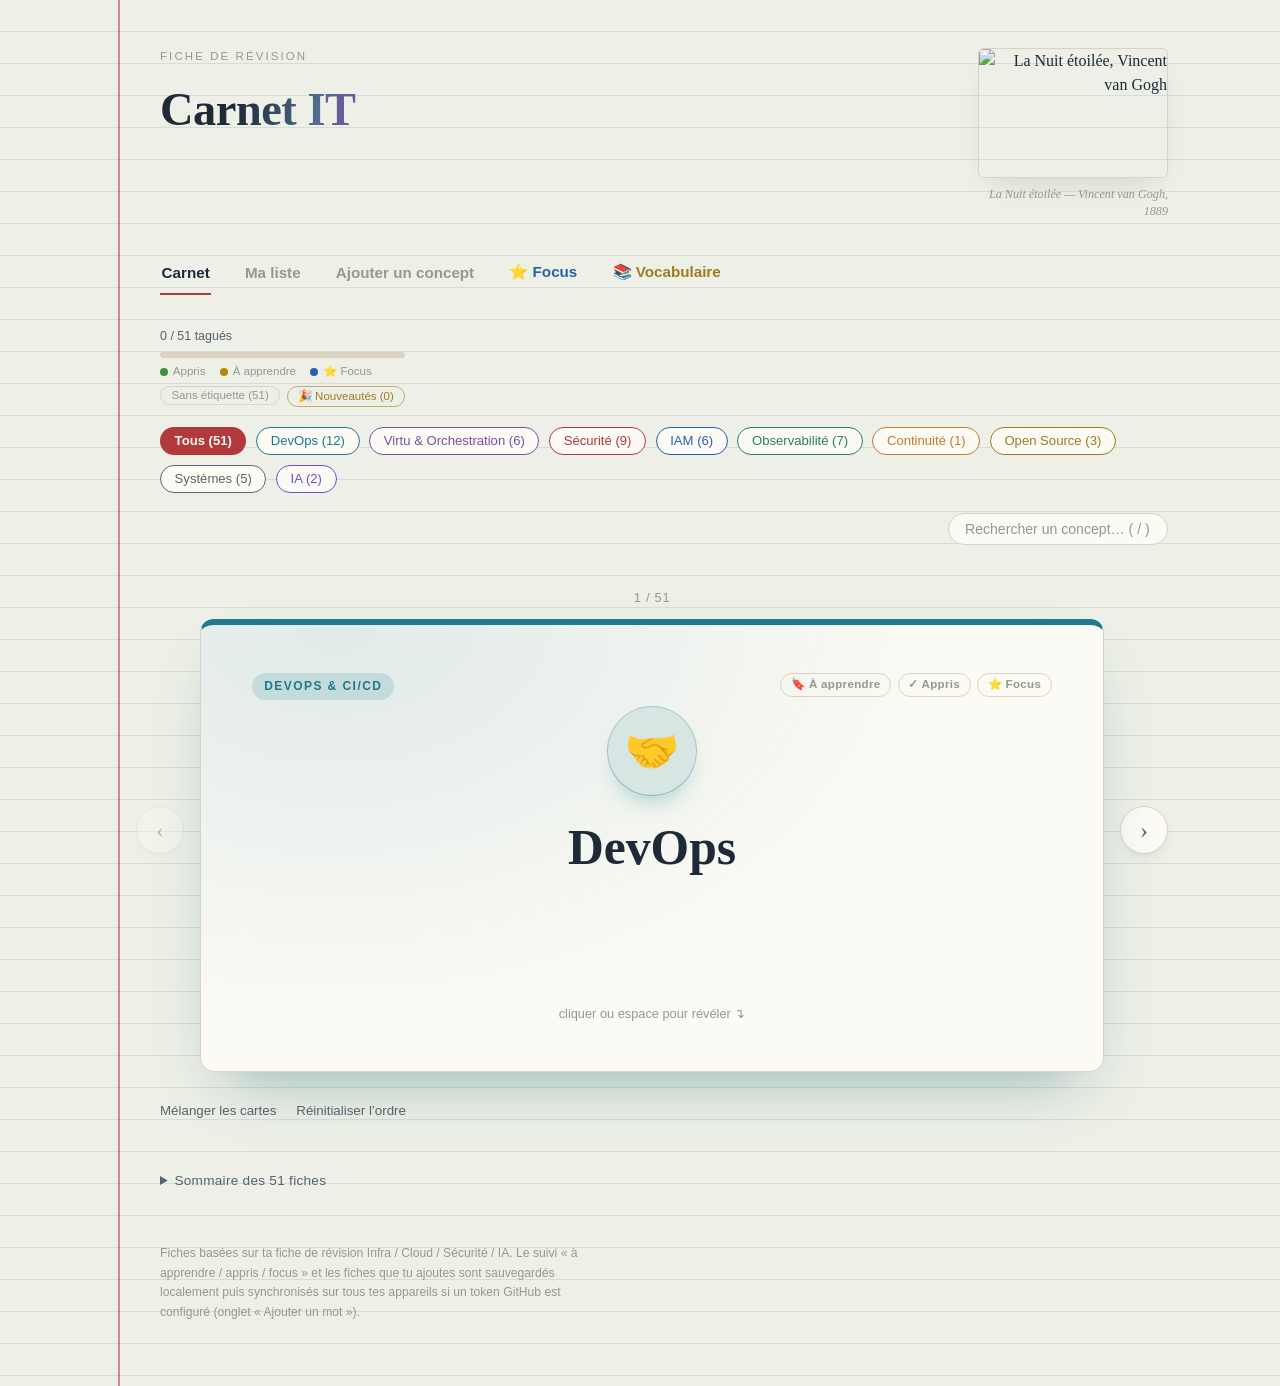
==== commit 59951a40: "Render 2/3-way comparison cards as bullet lists, not run-on prose The definition element was a <p>, " ====
--- a/carnet-it.html
+++ b/carnet-it.html
@@ -338,6 +338,10 @@
   .face.back .section-label:not(:first-of-type) { margin-top: 1.3rem; }
   .definition, .example { margin: 0; font-size: 1.1rem; line-height: 1.6; }
   .definition.is-long-form { white-space: pre-line; font-size: 1rem; line-height: 1.65; text-align: left; }
+  .definition ul { margin: 0; padding-left: 1.2em; }
+  .definition li { margin: 0 0 0.6em; }
+  .definition li:last-child { margin-bottom: 0; }
+  .definition li strong { color: var(--cat-color); }
   .example { font-style: italic; color: var(--ink-soft); }
   .example strong { font-style: normal; color: var(--ink); font-weight: 700; background: color-mix(in srgb, var(--cat-color) 18%, transparent); padding: 0.05em 0.3em; border-radius: 4px; }
   .synonyms { margin: 0; font-size: 1.02rem; color: var(--ink-soft); font-style: italic; }
@@ -620,7 +624,7 @@
               <div class="back-word" id="back-word">mot</div>
             </div>
             <h3 class="section-label" id="face-def-label">D&eacute;finition</h3>
-            <p class="definition" id="face-def"></p>
+            <div class="definition" id="face-def"></div>
             <h3 class="section-label" id="face-example-label">Exemple</h3>
             <p class="example" id="face-example"></p>
             <h3 class="section-label" id="face-synonyms-label">Acteurs &amp; outils</h3>
@@ -1385,7 +1389,7 @@
             '</div>' +
             '<div class="face back">' +
               '<div class="back-top"><div class="back-emoji" id="back-emoji"></div><div class="back-word" id="back-word"></div></div>' +
-              '<h3 class="section-label" id="face-def-label">Définition</h3><p class="definition" id="face-def"></p>' +
+              '<h3 class="section-label" id="face-def-label">Définition</h3><div class="definition" id="face-def"></div>' +
               '<h3 class="section-label" id="face-example-label">Exemple</h3><p class="example" id="face-example"></p>' +
               '<h3 class="section-label" id="face-synonyms-label">Acteurs &amp; outils</h3><p class="synonyms" id="face-synonyms"></p>' +
               '<h3 class="section-label" id="face-auteur-label">Auteur</h3><p class="auteur" id="face-auteur"></p>' +
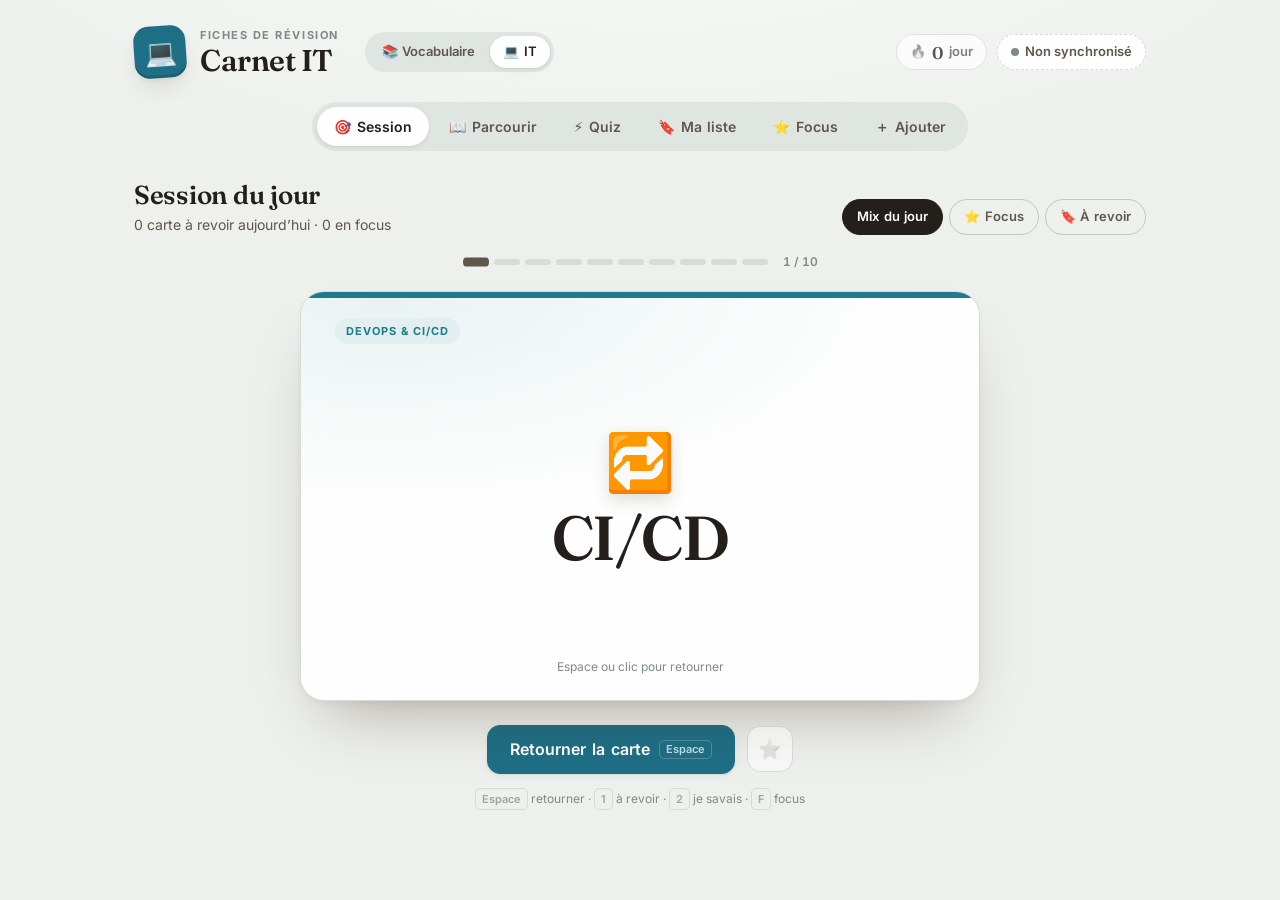
==== commit 7f5fd7f3: "Redesign both notebooks around a daily session; add 37 vocab + 6 IT cards The site was a flat browse" ====
--- a/carnet-it.html
+++ b/carnet-it.html
@@ -1,1833 +1,57 @@
-<!doctype html>
+<!DOCTYPE html>
 <html lang="fr">
 <head>
-<meta charset="UTF-8" />
-<meta name="viewport" content="width=device-width, initial-scale=1" />
+<meta charset="UTF-8">
+<meta name="viewport" content="width=device-width, initial-scale=1">
 <title>Carnet IT</title>
-<style>
-  :root {
-    --paper: #EEF0E7;
-    --paper-line: rgba(70,100,130,0.14);
-    --ink: #1E2A38;
-    --ink-soft: #55636D;
-    --ink-faint: #93998F;
-    --card-bg: #FBFAF4;
-    --card-border: #D9D4BE;
-    --card-shadow: rgba(30,40,50,0.20);
-    --rule-blue: #4E6E8E;
-    --accent: #B23A3E;
-    --accent-strong: #B23A3E;
-    --accent-ink: #FBF7EE;
-    --focus: #2662A8;
-    --cat-verbe: #2E7D6B;
-    --cat-adjectif: #7B4FA0;
-    --cat-nom: #C97A2B;
-    --cat-adverbe: #1E7A8C;
-    --cat-citation: #9C7C1F;
-    --cat-humour: #C2478C;
-    --cat-blague: #D9622B;
-    --cat-devops: #1E7A8C;
-    --cat-virtu: #7B4FA0;
-    --cat-securite: #B23A3E;
-    --cat-iam: #2662A8;
-    --cat-observabilite: #2E7D6B;
-    --cat-continuite: #C97A2B;
-    --cat-opensource: #9C7C1F;
-    --cat-systemes: #5C6670;
-    --cat-ia: #6C4FD1;
-    --tag-todo: #B8860B;
-    --tag-done: #3F9142;
-  }
-
-  * { box-sizing: border-box; }
-  html, body { margin: 0; padding: 0; }
-  body {
-    background:
-      repeating-linear-gradient(
-        to bottom,
-        transparent 0, transparent 31px,
-        var(--paper-line) 31px, var(--paper-line) 32px
-      ),
-      var(--paper);
-    color: var(--ink);
-    font-family: Georgia, 'Iowan Old Style', 'Palatino Linotype', 'Book Antiqua', serif;
-    line-height: 1.5;
-    min-height: 100vh;
-  }
-  ::selection { background: var(--accent); color: var(--accent-ink); }
-  a { color: inherit; }
-  button { font-family: inherit; }
-  :focus-visible { outline: 2px solid var(--focus); outline-offset: 2px; border-radius: 2px; }
-
-  .page {
-    max-width: 1120px;
-    margin: 0 auto;
-    padding: 3rem 2rem 4rem;
-    position: relative;
-  }
-  .page::before {
-    content: "";
-    position: absolute;
-    top: 0; bottom: 0;
-    left: 2.4rem;
-    width: 2px;
-    background: var(--accent);
-    opacity: 0.55;
-  }
-  @media (max-width: 640px) {
-    .page::before { left: 0.9rem; }
-    .page { padding: 2.5rem 1.1rem 3rem; }
-  }
-
-  .masthead {
-    margin-left: 3rem; margin-bottom: 2.25rem;
-    display: flex; align-items: flex-start; justify-content: space-between; gap: 2rem; flex-wrap: wrap;
-  }
-  @media (max-width: 640px) { .masthead { margin-left: 1.5rem; } }
-  .masthead-text { min-width: 0; }
-  .eyebrow {
-    font-family: -apple-system, 'Segoe UI', Roboto, Helvetica, Arial, sans-serif;
-    font-size: 0.72rem;
-    letter-spacing: 0.18em;
-    text-transform: uppercase;
-    color: var(--ink-faint);
-    margin: 0 0 0.6rem;
-  }
-  h1 {
-    font-size: clamp(2rem, 5vw, 2.9rem);
-    font-weight: 600;
-    margin: 0;
-    text-wrap: balance;
-    letter-spacing: -0.01em;
-    background: linear-gradient(100deg, var(--ink) 40%, var(--rule-blue) 78%, var(--cat-adjectif) 100%);
-    -webkit-background-clip: text; background-clip: text; color: transparent;
-  }
-
-  .masthead-art { flex: none; width: 190px; margin: 0; text-align: right; }
-  .masthead-art img {
-    display: block; width: 100%; height: 130px; object-fit: cover; border-radius: 6px;
-    border: 1px solid var(--card-border); box-shadow: 0 14px 30px -16px var(--card-shadow);
-  }
-  .masthead-art figcaption {
-    margin-top: 0.5rem; font-style: italic; font-size: 0.76rem; color: var(--ink-faint); line-height: 1.4;
-  }
-  @media (max-width: 640px) { .masthead-art { display: none; } }
-
-  .toolbar {
-    margin-left: 3rem;
-    margin-bottom: 1.9rem;
-    display: flex;
-    flex-wrap: wrap;
-    align-items: center;
-    gap: 1.25rem 1.75rem;
-    font-family: -apple-system, 'Segoe UI', Roboto, Helvetica, Arial, sans-serif;
-  }
-  @media (max-width: 640px) { .toolbar { margin-left: 1.5rem; } }
-
-  .progress-block { display: flex; flex-direction: column; gap: 0.35rem; min-width: 170px; }
-  .progress-label {
-    font-size: 0.78rem; color: var(--ink-soft);
-    font-variant-numeric: tabular-nums;
-  }
-  .progress-track {
-    height: 6px; background: var(--card-border); border-radius: 3px; overflow: hidden;
-    display: flex;
-  }
-  .progress-fill { height: 100%; width: 0%; transition: width 0.4s ease; }
-  .progress-fill.done { background: var(--tag-done); }
-  .progress-fill.todo { background: var(--tag-todo); }
-  .progress-fill.focus { background: var(--focus); }
-  .progress-legend {
-    display: flex; gap: 0.9rem; font-size: 0.72rem; color: var(--ink-faint);
-  }
-  .progress-legend span { display: inline-flex; align-items: center; gap: 0.3rem; }
-  .progress-legend .dot { width: 0.5rem; height: 0.5rem; border-radius: 50%; display: inline-block; }
-  .progress-legend .dot.done { background: var(--tag-done); }
-  .progress-legend .dot.todo { background: var(--tag-todo); }
-  .progress-legend .dot.focus { background: var(--focus); }
-  .quick-filters { display: flex; flex-wrap: wrap; gap: 0.4rem; }
-  .untagged-btn {
-    align-self: flex-start; background: none; border: 1px solid var(--card-border); border-radius: 999px;
-    padding: 0.15rem 0.65rem; font-size: 0.72rem; color: var(--ink-faint); cursor: pointer;
-    font-variant-numeric: tabular-nums; transition: all 0.15s ease;
-    font-family: -apple-system, 'Segoe UI', Roboto, Helvetica, Arial, sans-serif;
-  }
-  .untagged-btn:hover { color: var(--ink); border-color: var(--ink-faint); }
-  .nouveautes-btn { color: var(--cat-citation); border-color: color-mix(in srgb, var(--cat-citation) 45%, var(--card-border)); }
-  .nouveautes-btn:hover { color: var(--cat-citation); border-color: var(--cat-citation); }
-
-  .filters { display: flex; gap: 0.6rem; flex-wrap: wrap; }
-  .filter-btn {
-    background: var(--card-bg); border: 1px solid var(--fb-color, var(--card-border)); border-radius: 999px;
-    color: var(--fb-color, var(--ink-soft)); font-size: 0.82rem; padding: 0.35rem 0.85rem;
-    cursor: pointer; font-variant-numeric: tabular-nums; transition: all 0.15s ease;
-  }
-  .filter-btn:hover { color: var(--ink); border-color: var(--fb-color, var(--ink-faint)); }
-  .filter-btn.active { color: var(--accent-ink); border-color: transparent; font-weight: 600; background: var(--fb-color, var(--accent-strong)); }
-
-  .subfilters {
-    display: flex; gap: 0.5rem; flex-wrap: wrap; margin: -0.6rem 0 1.4rem 1.5rem;
-  }
-  @media (max-width: 640px) { .subfilters { margin-left: 0; } }
-  .subfilter-btn {
-    background: none; border: 1px solid color-mix(in srgb, var(--cat-blague) 35%, var(--card-border));
-    border-radius: 999px;
-    color: color-mix(in srgb, var(--cat-blague) 65%, var(--ink-faint)); font-size: 0.76rem; padding: 0.25rem 0.7rem;
-    cursor: pointer; transition: all 0.15s ease;
-    font-family: -apple-system, 'Segoe UI', Roboto, Helvetica, Arial, sans-serif;
-  }
-  .subfilter-btn:hover { color: var(--ink); border-color: var(--cat-blague); }
-  .subfilter-btn.active { color: var(--cat-blague); border-color: var(--cat-blague); font-weight: 600; background: color-mix(in srgb, var(--cat-blague) 12%, transparent); }
-
-  .search-wrap { margin-left: auto; }
-  @media (max-width: 640px) { .search-wrap { margin-left: 0; width: 100%; } }
-  .search-input {
-    background: var(--card-bg); border: 1px solid var(--card-border); border-radius: 999px;
-    color: var(--ink); font-size: 0.88rem; padding: 0.45rem 1rem; width: 220px;
-    font-family: inherit;
-  }
-  @media (max-width: 640px) { .search-input { width: 100%; } }
-  .search-input::placeholder { color: var(--ink-faint); }
-  .search-input:focus { border-color: var(--focus); }
-
-  .tag-filter-banner {
-    margin: 0 0 1.1rem 1.5rem; display: flex; align-items: center; gap: 1rem; flex-wrap: wrap;
-    background: color-mix(in srgb, var(--focus) 10%, var(--card-bg)); border: 1px solid var(--focus);
-    border-radius: 999px; padding: 0.5rem 1rem; font-family: -apple-system, 'Segoe UI', Roboto, Helvetica, Arial, sans-serif;
-    font-size: 0.85rem; color: var(--focus); width: fit-content;
-  }
-  .tag-filter-banner[hidden] { display: none; }
-  @media (max-width: 640px) { .tag-filter-banner { margin-left: 0; } }
-  .tag-filter-banner button {
-    background: none; border: none; color: var(--focus); cursor: pointer; font-size: 0.8rem;
-    text-decoration: underline; padding: 0;
-  }
-
-  .stage {
-    display: flex; align-items: center; gap: 1rem; margin-left: 1.5rem;
-  }
-  @media (max-width: 640px) { .stage { margin-left: 0; gap: 0.35rem; } }
-
-  .nav-btn {
-    background: var(--card-bg); border: 1px solid var(--card-border); color: var(--ink-soft);
-    width: 3rem; height: 3rem; border-radius: 50%; font-size: 1.5rem; line-height: 1;
-    cursor: pointer; flex: none; display: flex; align-items: center; justify-content: center;
-    transition: border-color 0.2s, color 0.2s, transform 0.2s;
-    box-shadow: 0 6px 16px -8px var(--card-shadow);
-  }
-  .nav-btn:hover { color: var(--accent-ink); border-color: var(--accent-strong); background: var(--accent-strong); transform: translateY(-1px); }
-  .nav-btn:disabled { opacity: 0.35; cursor: default; }
-  .nav-btn:disabled:hover { color: var(--ink-soft); border-color: var(--card-border); background: var(--card-bg); transform: none; }
-
-  .card-wrap { flex: 1; min-width: 0; }
-  .counter {
-    text-align: center; font-family: -apple-system, 'Segoe UI', Roboto, Helvetica, Arial, sans-serif;
-    font-size: 0.8rem; color: var(--ink-faint); margin-bottom: 0.7rem;
-    font-variant-numeric: tabular-nums; letter-spacing: 0.06em;
-  }
-
-  .flashcard { perspective: 2200px; cursor: pointer; }
-  .flashcard-inner {
-    display: grid; transition: transform 0.55s cubic-bezier(.2,.8,.2,1);
-    transform-style: preserve-3d;
-    --cat-color: var(--rule-blue);
-  }
-  .flashcard[data-cat="verbe"] .flashcard-inner { --cat-color: var(--cat-verbe); }
-  .flashcard[data-cat="adjectif"] .flashcard-inner { --cat-color: var(--cat-adjectif); }
-  .flashcard[data-cat="nom"] .flashcard-inner { --cat-color: var(--cat-nom); }
-  .flashcard[data-cat="adverbe"] .flashcard-inner { --cat-color: var(--cat-adverbe); }
-  .flashcard[data-cat="expression"] .flashcard-inner { --cat-color: var(--accent-strong); }
-  .flashcard[data-cat="anecdote"] .flashcard-inner { --cat-color: var(--focus); }
-  .flashcard[data-cat="citation"] .flashcard-inner { --cat-color: var(--cat-citation); }
-  .flashcard[data-cat="humour"] .flashcard-inner { --cat-color: var(--cat-humour); }
-  .flashcard[data-cat="blague_courte"] .flashcard-inner,
-  .flashcard[data-cat="blague_longue"] .flashcard-inner,
-  .flashcard[data-cat="blague_beauf"] .flashcard-inner,
-  .flashcard[data-cat="blague_nulle"] .flashcard-inner,
-  .flashcard[data-cat="contrepeterie"] .flashcard-inner,
-  .flashcard[data-cat="tu_preferes"] .flashcard-inner { --cat-color: var(--cat-blague); }
-  .flashcard[data-cat="devops"] .flashcard-inner { --cat-color: var(--cat-devops); }
-  .flashcard[data-cat="virtu"] .flashcard-inner { --cat-color: var(--cat-virtu); }
-  .flashcard[data-cat="securite"] .flashcard-inner { --cat-color: var(--cat-securite); }
-  .flashcard[data-cat="iam"] .flashcard-inner { --cat-color: var(--cat-iam); }
-  .flashcard[data-cat="observabilite"] .flashcard-inner { --cat-color: var(--cat-observabilite); }
-  .flashcard[data-cat="continuite"] .flashcard-inner { --cat-color: var(--cat-continuite); }
-  .flashcard[data-cat="opensource"] .flashcard-inner { --cat-color: var(--cat-opensource); }
-  .flashcard[data-cat="systemes"] .flashcard-inner { --cat-color: var(--cat-systemes); }
-  .flashcard[data-cat="ia"] .flashcard-inner { --cat-color: var(--cat-ia); }
-  .flashcard.is-flipped .flashcard-inner { transform: rotateY(180deg); }
-  @media (prefers-reduced-motion: reduce) {
-    .flashcard-inner { transition: none; }
-  }
-
-  .face {
-    grid-area: 1 / 1;
-    backface-visibility: hidden; -webkit-backface-visibility: hidden;
-    border: 1px solid var(--card-border); border-top: 6px solid var(--cat-color);
-    border-radius: 14px;
-    background:
-      radial-gradient(120% 160% at 15% 0%, color-mix(in srgb, var(--cat-color) 12%, transparent), transparent 55%),
-      var(--card-bg);
-    box-shadow: 0 30px 60px -28px color-mix(in srgb, var(--cat-color) 35%, var(--card-shadow));
-    padding: 3rem 3.2rem;
-    min-height: 440px;
-    display: flex; flex-direction: column;
-  }
-  @media (max-width: 640px) { .face { padding: 2.1rem 1.5rem; min-height: 400px; } }
-  .face.back { transform: rotateY(180deg); }
-
-  .face-top { display: flex; justify-content: space-between; align-items: flex-start; }
-  .tag-type {
-    font-family: -apple-system, 'Segoe UI', Roboto, Helvetica, Arial, sans-serif;
-    font-size: 0.75rem; letter-spacing: 0.12em; text-transform: uppercase; font-weight: 600;
-    color: var(--cat-color); background: color-mix(in srgb, var(--cat-color) 16%, transparent);
-    padding: 0.3rem 0.75rem; border-radius: 999px;
-  }
-  .tag-buttons { display: flex; gap: 0.4rem; }
-  .tag-btn {
-    background: none; border: 1px solid var(--card-border); cursor: pointer;
-    font-size: 0.72rem; font-weight: 600; letter-spacing: 0.03em; color: var(--ink-faint);
-    line-height: 1; padding: 0.35rem 0.6rem; border-radius: 999px; display: inline-flex;
-    align-items: center; gap: 0.3rem;
-    font-family: -apple-system, 'Segoe UI', Roboto, Helvetica, Arial, sans-serif;
-    transition: all 0.15s ease;
-  }
-  .tag-btn:hover { border-color: var(--ink-faint); color: var(--ink); }
-  .tag-btn.todo.on { background: color-mix(in srgb, var(--tag-todo) 16%, transparent); border-color: var(--tag-todo); color: var(--tag-todo); }
-  .tag-btn.done.on { background: color-mix(in srgb, var(--tag-done) 16%, transparent); border-color: var(--tag-done); color: var(--tag-done); }
-  .tag-btn.focus.on { background: color-mix(in srgb, var(--focus) 16%, transparent); border-color: var(--focus); color: var(--focus); }
-
-  .emoji-badge {
-    width: 5.5rem; height: 5.5rem; border-radius: 50%;
-    display: flex; align-items: center; justify-content: center;
-    font-size: 2.7rem; margin: 0.4rem auto 1rem;
-    background: color-mix(in srgb, var(--cat-color) 16%, var(--card-bg));
-    box-shadow: 0 0 0 1px color-mix(in srgb, var(--cat-color) 35%, transparent),
-                0 14px 26px -14px color-mix(in srgb, var(--cat-color) 55%, transparent);
-  }
-  @media (max-width: 640px) { .emoji-badge { width: 4.4rem; height: 4.4rem; font-size: 2.1rem; } }
-
-  .word {
-    margin: 0 0 auto; text-align: center;
-    font-size: clamp(2rem, 5.2vw, 3.1rem); font-weight: 600; text-wrap: balance;
-  }
-  .word.is-expr { font-style: italic; font-weight: 500; font-size: clamp(1.6rem, 4.4vw, 2.4rem); }
-  .front-auteur {
-    text-align: center; margin: 0.5rem 0 0; font-family: -apple-system, 'Segoe UI', Roboto, Helvetica, Arial, sans-serif;
-    font-size: 0.95rem; color: var(--cat-color); font-weight: 600;
-  }
-  .hint {
-    text-align: center; margin: 0; font-family: -apple-system, 'Segoe UI', Roboto, Helvetica, Arial, sans-serif;
-    font-size: 0.8rem; color: var(--ink-faint); font-style: normal;
-  }
-
-  .back .back-top { display: flex; align-items: center; gap: 1rem; margin-bottom: 1.4rem; }
-  .back-emoji {
-    width: 3.2rem; height: 3.2rem; border-radius: 50%; flex: none;
-    display: flex; align-items: center; justify-content: center; font-size: 1.6rem;
-    background: color-mix(in srgb, var(--cat-color) 16%, var(--card-bg));
-  }
-  .back-word { font-size: 1.3rem; font-weight: 600; }
-  .back-word.is-expr { font-style: italic; font-weight: 500; }
-
-  .section-label {
-    font-family: -apple-system, 'Segoe UI', Roboto, Helvetica, Arial, sans-serif;
-    font-size: 0.74rem; letter-spacing: 0.14em; text-transform: uppercase;
-    color: var(--cat-color); margin: 0 0 0.35rem; font-weight: 700;
-  }
-  .face.back .section-label:not(:first-of-type) { margin-top: 1.3rem; }
-  .definition, .example { margin: 0; font-size: 1.1rem; line-height: 1.6; }
-  .definition.is-long-form { white-space: pre-line; font-size: 1rem; line-height: 1.65; text-align: left; }
-  .definition ul { margin: 0; padding-left: 1.2em; }
-  .definition li { margin: 0 0 0.6em; }
-  .definition li:last-child { margin-bottom: 0; }
-  .definition li strong { color: var(--cat-color); }
-  .example { font-style: italic; color: var(--ink-soft); }
-  .example strong { font-style: normal; color: var(--ink); font-weight: 700; background: color-mix(in srgb, var(--cat-color) 18%, transparent); padding: 0.05em 0.3em; border-radius: 4px; }
-  .synonyms { margin: 0; font-size: 1.02rem; color: var(--ink-soft); font-style: italic; }
-  .auteur { margin: 0; font-size: 1.02rem; color: var(--ink); font-weight: 600; }
-
-  .controls-row {
-    margin: 1.75rem 0 0 3rem; display: flex; gap: 1.25rem; align-items: center;
-    font-family: -apple-system, 'Segoe UI', Roboto, Helvetica, Arial, sans-serif;
-    font-size: 0.85rem;
-  }
-  @media (max-width: 640px) { .controls-row { margin-left: 1.5rem; } }
-  .text-btn {
-    background: none; border: none; color: var(--ink-soft); cursor: pointer;
-    padding: 0.2rem 0; border-bottom: 1px solid transparent;
-  }
-  .text-btn:hover { color: var(--accent-strong); border-bottom-color: var(--accent-strong); }
-
-  .empty-state {
-    text-align: center; color: var(--ink-faint); padding: 3rem 1rem; font-style: italic;
-  }
-
-  details.sommaire {
-    margin: 2.75rem 0 0 3rem;
-    font-family: -apple-system, 'Segoe UI', Roboto, Helvetica, Arial, sans-serif;
-  }
-  @media (max-width: 640px) { details.sommaire { margin-left: 1.5rem; } }
-  details.sommaire summary {
-    cursor: pointer; font-size: 0.85rem; color: var(--ink-soft);
-    letter-spacing: 0.02em; padding: 0.3rem 0;
-  }
-  details.sommaire summary:hover { color: var(--ink); }
-  .index-grid {
-    display: grid; grid-template-columns: repeat(auto-fill, minmax(170px, 1fr));
-    gap: 0.6rem; margin-top: 0.9rem;
-  }
-  .index-tile {
-    text-align: left; background: var(--card-bg); cursor: pointer;
-    border: 1px solid var(--card-border); border-radius: 8px; padding: 0.55rem 0.7rem;
-    color: var(--ink-soft); font-size: 0.82rem; display: flex; gap: 0.55rem; align-items: center;
-  }
-  .index-tile:hover { border-color: var(--accent-strong); color: var(--ink); }
-  .index-tile .idx-emoji { font-size: 1.05rem; }
-  .index-tile .idx-num { font-variant-numeric: tabular-nums; color: var(--ink-faint); font-size: 0.72rem; }
-  .index-tile.tag-appris .idx-num::after { content: " \2713"; color: var(--tag-done); }
-  .index-tile.tag-a_apprendre .idx-num::after { content: " \1F516"; }
-  .index-tile .idx-word { flex: 1; overflow: hidden; text-overflow: ellipsis; white-space: nowrap; }
-  .index-tile.is-focus { border-color: var(--focus); }
-  .index-tile .idx-focus { font-size: 0.85rem; flex: none; }
-
-  footer.note {
-    margin: 3rem 0 0 3rem; font-family: -apple-system, 'Segoe UI', Roboto, Helvetica, Arial, sans-serif;
-    font-size: 0.76rem; color: var(--ink-faint); max-width: 64ch; line-height: 1.6;
-  }
-  @media (max-width: 640px) { footer.note { margin-left: 1.5rem; } }
-
-  .view-toggle {
-    margin-left: 3rem; margin-bottom: 2rem; display: flex; gap: 0.5rem;
-    font-family: -apple-system, 'Segoe UI', Roboto, Helvetica, Arial, sans-serif;
-  }
-  @media (max-width: 640px) { .view-toggle { margin-left: 1.5rem; } }
-  .view-toggle button, .view-toggle a {
-    background: none; border: none; border-bottom: 2px solid transparent;
-    color: var(--ink-faint); font-size: 0.95rem; font-weight: 600; padding: 0.3rem 0.1rem 0.6rem;
-    cursor: pointer; text-decoration: none; display: inline-block;
-  }
-  .view-toggle > * + * { margin-left: 1.5rem; }
-  .view-toggle button:hover, .view-toggle a:hover { color: var(--ink); }
-  .view-toggle button.active { color: var(--ink); border-bottom-color: var(--accent-strong); }
-  .view-toggle a.nav-focus { color: var(--focus); }
-  .view-toggle a.nav-focus:hover { color: var(--focus); border-bottom-color: var(--focus); }
-  .view-toggle a.nav-it { color: var(--cat-opensource); }
-  .view-toggle a.nav-it:hover { color: var(--cat-opensource); border-bottom-color: var(--cat-opensource); }
-
-  .add-view { margin-left: 3rem; max-width: 640px; }
-  @media (max-width: 640px) { .add-view { margin-left: 1.5rem; } }
-  .add-view p.intro { color: var(--ink-soft); font-style: italic; margin: 0 0 1.75rem; max-width: 60ch; }
-
-  .list-view { margin-left: 3rem; }
-  @media (max-width: 640px) { .list-view { margin-left: 1.5rem; } }
-  .list-view p.intro { color: var(--ink-soft); font-style: italic; margin: 0 0 1.5rem; max-width: 60ch; }
-  .list-section { margin-bottom: 2.5rem; }
-  .list-heading {
-    display: flex; align-items: center; gap: 0.6rem;
-    font-family: -apple-system, 'Segoe UI', Roboto, Helvetica, Arial, sans-serif;
-    font-size: 1rem; font-weight: 700; color: var(--ink); margin: 0 0 1rem;
-  }
-  .count-pill {
-    font-size: 0.75rem; font-weight: 600; color: var(--ink-faint); background: var(--card-bg);
-    border: 1px solid var(--card-border); border-radius: 999px; padding: 0.1rem 0.6rem;
-    font-variant-numeric: tabular-nums;
-  }
-  .list-view .index-grid { grid-template-columns: repeat(auto-fill, minmax(220px, 1fr)); }
-  .list-view .index-tile { padding: 0.7rem 0.85rem; }
-  .list-view .idx-actions { display: flex; gap: 0.3rem; flex: none; }
-  .list-view .idx-actions button {
-    background: none; border: 1px solid var(--card-border); border-radius: 999px; cursor: pointer;
-    font-size: 0.68rem; padding: 0.2rem 0.4rem; color: var(--ink-faint);
-  }
-  .list-view .idx-actions button.todo.on { border-color: var(--tag-todo); color: var(--tag-todo); }
-  .list-view .idx-actions button.done.on { border-color: var(--tag-done); color: var(--tag-done); }
-
-  .quick-add {
-    background: var(--card-bg); border: 1px solid var(--card-border); border-radius: 10px;
-    padding: 1.1rem 1.2rem; margin-bottom: 2rem; display: grid; gap: 0.7rem;
-    font-family: -apple-system, 'Segoe UI', Roboto, Helvetica, Arial, sans-serif;
-  }
-  .quick-add label {
-    font-size: 0.76rem; letter-spacing: 0.08em; text-transform: uppercase; color: var(--rule-blue); font-weight: 700;
-  }
-  .quick-add textarea {
-    width: 100%; background: var(--paper); border: 1px solid var(--card-border); border-radius: 8px;
-    padding: 0.6rem 0.75rem; color: var(--ink); font-size: 0.92rem; font-family: inherit; resize: vertical;
-  }
-  .quick-add textarea:focus { border-color: var(--focus); }
-  .quick-add-row { display: flex; gap: 0.75rem; align-items: center; flex-wrap: wrap; }
-  .quick-add-row select {
-    background: var(--paper); border: 1px solid var(--card-border); border-radius: 8px;
-    padding: 0.5rem 0.65rem; color: var(--ink); font-size: 0.88rem; font-family: inherit;
-  }
-  .quick-add .help { font-size: 0.76rem; color: var(--ink-faint); font-style: italic; }
-
-  .form-divider {
-    font-family: -apple-system, 'Segoe UI', Roboto, Helvetica, Arial, sans-serif;
-    font-size: 0.8rem; color: var(--ink-faint); margin: 0 0 1.1rem;
-  }
-  .form-actions { display: flex; align-items: center; gap: 1.2rem; }
-  .add-form {
-    display: grid; gap: 1.1rem; font-family: -apple-system, 'Segoe UI', Roboto, Helvetica, Arial, sans-serif;
-  }
-  .field label {
-    display: block; font-size: 0.76rem; letter-spacing: 0.08em; text-transform: uppercase;
-    color: var(--rule-blue); font-weight: 700; margin-bottom: 0.35rem;
-  }
-  .field .help { display: block; font-size: 0.76rem; color: var(--ink-faint); margin-top: 0.3rem; font-style: italic; }
-  .field input[type="text"], .field select, .field textarea {
-    width: 100%; background: var(--card-bg); border: 1px solid var(--card-border); border-radius: 8px;
-    padding: 0.6rem 0.75rem; color: var(--ink); font-size: 0.95rem; font-family: inherit;
-  }
-  .field textarea { resize: vertical; min-height: 3.2rem; }
-  .field input:focus, .field select:focus, .field textarea:focus { border-color: var(--focus); }
-  .field-row { display: grid; grid-template-columns: 2fr 1fr; gap: 1.1rem; }
-  @media (max-width: 640px) { .field-row { grid-template-columns: 1fr; } }
-
-  .submit-btn {
-    justify-self: start; background: var(--accent-strong); color: var(--accent-ink); border: none;
-    border-radius: 999px; padding: 0.65rem 1.6rem; font-size: 0.92rem; font-weight: 600; cursor: pointer;
-    transition: transform 0.15s ease;
-  }
-  .submit-btn:hover { transform: translateY(-1px); }
-
-  .my-words { margin-top: 2.5rem; }
-  .my-words h2 {
-    font-family: -apple-system, 'Segoe UI', Roboto, Helvetica, Arial, sans-serif;
-    font-size: 0.8rem; letter-spacing: 0.1em; text-transform: uppercase; color: var(--ink-soft);
-    margin: 0 0 0.8rem;
-  }
-  .my-word-row {
-    display: flex; align-items: center; gap: 0.75rem; padding: 0.6rem 0.2rem;
-    border-bottom: 1px solid var(--card-border); font-family: -apple-system, 'Segoe UI', Roboto, Helvetica, Arial, sans-serif;
-  }
-  .my-word-row .mw-emoji { font-size: 1.2rem; }
-  .my-word-row .mw-word { font-weight: 600; flex: 1; }
-  .my-word-row .mw-type { font-size: 0.72rem; color: var(--ink-faint); text-transform: uppercase; letter-spacing: 0.06em; }
-  .my-word-row .mw-delete {
-    background: none; border: none; color: var(--ink-faint); cursor: pointer; font-size: 0.95rem; padding: 0.2rem 0.4rem;
-  }
-  .my-word-row .mw-delete:hover { color: var(--accent-strong); }
-  .no-words { color: var(--ink-faint); font-style: italic; font-size: 0.88rem; }
-
-  .sync-bar {
-    display: flex; align-items: center; gap: 1rem; flex-wrap: wrap; margin-bottom: 1.4rem;
-    font-family: -apple-system, 'Segoe UI', Roboto, Helvetica, Arial, sans-serif; font-size: 0.85rem;
-  }
-  .sync-status { color: var(--ink-soft); }
-  .sync-status.st-synced { color: var(--cat-verbe); }
-  .sync-status.st-error { color: var(--accent-strong); }
-  .sync-status.st-syncing { color: var(--focus); }
-  .sync-link {
-    background: none; border: none; color: var(--ink-faint); cursor: pointer; padding: 0.1rem 0;
-    border-bottom: 1px solid transparent; font-size: 0.83rem;
-  }
-  .sync-link:hover { color: var(--ink); border-bottom-color: var(--ink-faint); }
-  .sync-setup {
-    background: var(--card-bg); border: 1px solid var(--card-border); border-radius: 10px;
-    padding: 1rem 1.1rem; margin-bottom: 1.6rem; display: grid; gap: 0.7rem;
-    font-family: -apple-system, 'Segoe UI', Roboto, Helvetica, Arial, sans-serif;
-  }
-  .sync-setup input[type="password"] {
-    width: 100%; background: var(--paper); border: 1px solid var(--card-border); border-radius: 8px;
-    padding: 0.55rem 0.7rem; color: var(--ink); font-size: 0.88rem; font-family: inherit;
-  }
-  .sync-setup input[type="password"]:focus { border-color: var(--focus); }
-  .sync-setup .sync-actions { display: flex; gap: 0.6rem; }
-  .sync-setup .sync-actions button {
-    border-radius: 999px; padding: 0.4rem 1rem; font-size: 0.82rem; cursor: pointer; border: 1px solid var(--card-border);
-    background: var(--paper); color: var(--ink);
-  }
-  .sync-setup .sync-actions button.primary { background: var(--accent-strong); color: var(--accent-ink); border-color: transparent; }
-  .sync-setup .sync-note { font-size: 0.78rem; color: var(--ink-faint); line-height: 1.55; margin: 0; }
-  .sync-setup .sync-note code { background: var(--paper); padding: 0.05em 0.35em; border-radius: 4px; }
-</style>
+<link rel="icon" href="data:image/svg+xml,<svg xmlns=%22http://www.w3.org/2000/svg%22 viewBox=%220 0 100 100%22><text y=%22.9em%22 font-size=%2290%22>💻</text></svg>">
+<link rel="preconnect" href="https://fonts.googleapis.com">
+<link rel="preconnect" href="https://fonts.gstatic.com" crossorigin>
+<link href="https://fonts.googleapis.com/css2?family=Fraunces:ital,opsz,wght@0,9..144,400..700;1,9..144,400..700&family=Inter:wght@400;500;600;700&display=swap" rel="stylesheet">
+<link rel="stylesheet" href="app.css?v=1">
 </head>
 <body>
-<div class="page">
+<noscript><p class="noscript">Ce carnet a besoin de JavaScript pour fonctionner.</p></noscript>
 
-  <header class="masthead">
-    <div class="masthead-text">
-      <p class="eyebrow">Fiche de r&eacute;vision</p>
-      <h1>Carnet IT</h1>
-    </div>
-    <figure class="masthead-art" id="masthead-art">
-      <img id="art-img" src="" alt="" />
-      <figcaption id="art-caption"></figcaption>
-    </figure>
-  </header>
-
-  <nav class="view-toggle" id="view-toggle">
-    <button type="button" data-view="carnet" class="active">Carnet</button>
-    <button type="button" data-view="list">Ma liste</button>
-    <button type="button" data-view="add">Ajouter un concept</button>
-    <a href="focus-it.html" class="nav-focus">&#11088; Focus</a>
-    <a href="carnet-de-mots.html" class="nav-it">&#128218; Vocabulaire</a>
-  </nav>
-
-  <section id="view-carnet">
-  <div class="toolbar">
-    <div class="progress-block">
-      <div class="progress-label"><span id="progress-text">0 / 21 tagu&eacute;s</span></div>
-      <div class="progress-track">
-        <div class="progress-fill done" id="progress-fill-done"></div>
-        <div class="progress-fill todo" id="progress-fill-todo"></div>
-        <div class="progress-fill focus" id="progress-fill-focus"></div>
-      </div>
-      <div class="progress-legend">
-        <span><i class="dot done"></i>Appris</span>
-        <span><i class="dot todo"></i>&Agrave; apprendre</span>
-        <span><i class="dot focus"></i>&#11088; Focus</span>
-      </div>
-      <div class="quick-filters">
-        <button type="button" class="untagged-btn" id="untagged-btn">Sans &eacute;tiquette (<span id="untagged-count">0</span>)</button>
-        <button type="button" class="untagged-btn nouveautes-btn" id="nouveautes-btn">&#127881; Nouveaut&eacute;s (<span id="nouveautes-count">0</span>)</button>
-      </div>
-    </div>
-    <div class="filters" id="filters"></div>
-    <div class="search-wrap">
-      <input type="text" class="search-input" id="search" placeholder="Rechercher un concept&hellip; ( / )" />
-    </div>
-  </div>
-
-  <div class="subfilters" id="subfilters" hidden></div>
-
-  <div class="tag-filter-banner" id="tag-filter-banner" hidden>
-    <span class="tag-filter-label"></span>
-    <button type="button" id="tag-filter-exit">&#10005; Revenir &agrave; tous les concepts</button>
-  </div>
-
-  <div class="stage">
-    <button class="nav-btn" id="prev-btn" aria-label="Fiche pr&eacute;c&eacute;dente">&lsaquo;</button>
-    <div class="card-wrap">
-      <div class="counter" id="counter">1 / 21</div>
-      <div class="flashcard" id="flashcard" tabindex="0" role="button" aria-pressed="false" aria-label="Carte m&eacute;mo, appuyer sur espace pour retourner">
-        <div class="flashcard-inner" id="flashcard-inner">
-          <div class="face front">
-            <div class="face-top">
-              <span class="tag-type" id="face-type">Adjectif</span>
-              <div class="tag-buttons">
-                <button class="tag-btn todo" id="tag-todo-btn">&#128278; &Agrave; apprendre</button>
-                <button class="tag-btn done" id="tag-done-btn">&#10003; Appris</button>
-                <button class="tag-btn focus" id="tag-focus-btn">&#11088; Focus</button>
-              </div>
-            </div>
-            <div class="emoji-badge" id="face-emoji">&#10024;</div>
-            <p class="word" id="face-word">mot</p>
-            <p class="front-auteur" id="front-auteur"></p>
-            <p class="hint">cliquer ou espace pour r&eacute;v&eacute;ler &#8628;</p>
-          </div>
-          <div class="face back" id="face-back">
-            <div class="back-top">
-              <div class="back-emoji" id="back-emoji">&#10024;</div>
-              <div class="back-word" id="back-word">mot</div>
-            </div>
-            <h3 class="section-label" id="face-def-label">D&eacute;finition</h3>
-            <div class="definition" id="face-def"></div>
-            <h3 class="section-label" id="face-example-label">Exemple</h3>
-            <p class="example" id="face-example"></p>
-            <h3 class="section-label" id="face-synonyms-label">Acteurs &amp; outils</h3>
-            <p class="synonyms" id="face-synonyms"></p>
-            <h3 class="section-label" id="face-auteur-label">Auteur</h3>
-            <p class="auteur" id="face-auteur"></p>
-          </div>
-        </div>
-      </div>
-    </div>
-    <button class="nav-btn" id="next-btn" aria-label="Fiche suivante">&rsaquo;</button>
-  </div>
-
-  <div class="controls-row">
-    <button class="text-btn" id="shuffle-btn">M&eacute;langer les cartes</button>
-    <button class="text-btn" id="reset-btn">R&eacute;initialiser l&rsquo;ordre</button>
-  </div>
-
-  <details class="sommaire">
-    <summary>Sommaire des <span id="sommaire-count">21</span> fiches</summary>
-    <div class="index-grid" id="index-grid"></div>
-  </details>
-
-  <footer class="note" id="footer-note"></footer>
-  </section>
-
-  <section id="view-list" class="list-view" hidden>
-    <p class="intro">Les concepts que tu as marqu&eacute;s, pour t&rsquo;y retrouver d&rsquo;un coup d&rsquo;&oelig;il &mdash; clique dessus pour naviguer dedans dans le Carnet.</p>
-    <div class="list-section">
-      <h2 class="list-heading">&#128278; &Agrave; apprendre <span id="list-todo-count" class="count-pill"></span></h2>
-      <div class="index-grid" id="list-grid-todo"></div>
-    </div>
-    <div class="list-section">
-      <h2 class="list-heading">&#10003; Appris <span id="list-done-count" class="count-pill"></span></h2>
-      <div class="index-grid" id="list-grid-done"></div>
-    </div>
-  </section>
-
-  <section id="view-add" class="add-view" hidden>
-    <p class="intro">Ajoute un concept : il rejoint aussitôt ta liste et compte dans le filtre &laquo;&nbsp;Tous&nbsp;&raquo;.</p>
-
-    <div class="quick-add">
-      <label for="f-bulk">Ajout rapide &mdash; un concept par ligne</label>
-      <textarea id="f-bulk" rows="4" placeholder="Zero Trust&#10;Service Mesh&#10;Chaos Engineering&#10;Idempotence&#10;Circuit Breaker"></textarea>
-      <div class="quick-add-row">
-        <select id="f-bulk-type">
-          <option value="devops">DevOps &amp; CI/CD</option>
-          <option value="virtu">Virtualisation &amp; Orchestration</option>
-          <option value="securite">Sécurité</option>
-          <option value="iam">IAM</option>
-          <option value="observabilite">Observabilité</option>
-          <option value="continuite">Continuité d'activité</option>
-          <option value="opensource">Open Source &amp; Gestion IT</option>
-          <option value="systemes">Systèmes &amp; Protocoles</option>
-          <option value="ia">IA Générative</option>
-        </select>
-        <button type="button" class="submit-btn" id="bulk-add-btn">Ajouter la liste</button>
-      </div>
-      <span class="help">Chaque ligne devient une fiche avec juste le mot (les puces &laquo;&nbsp;-&nbsp;&raquo;/&laquo;&nbsp;*&nbsp;&raquo; sont ignor&eacute;es). Compl&egrave;te ensuite la d&eacute;finition via &#9999;&#65039; dans &laquo;&nbsp;Mes ajouts&nbsp;&raquo;, ou demande-moi de le faire dans une conversation Claude.</span>
-    </div>
-
-    <div class="sync-bar">
-      <span class="sync-status" id="sync-status">&mdash;</span>
-      <button type="button" class="sync-link" id="sync-refresh-btn">&#128260; Resynchro</button>
-      <button type="button" class="sync-link" id="sync-config-btn">&#9881;&#65039; Config. synchro</button>
-    </div>
-    <div class="sync-setup" id="sync-setup" style="display:none;">
-      <input type="password" id="sync-token-input" autocomplete="off" placeholder="Token GitHub (fine-grained, repo ameliorer-vocabulaire, permission Contents: Read and write)" />
-      <div class="sync-actions">
-        <button type="button" class="primary" id="sync-token-save">Enregistrer</button>
-        <button type="button" id="sync-token-clear">D&eacute;connecter</button>
-      </div>
-      <p class="sync-note">Cr&eacute;e un <em>fine-grained personal access token</em> sur github.com &rarr; Settings &rarr; Developer settings, limit&eacute; au repo <code>ameliorer-vocabulaire</code> (tu peux aussi cocher <code>Tracking-Whales</code> dans le m&ecirc;me token si tu veux un seul token pour les deux), permission <strong>Contents: Read and write</strong> uniquement. Ce site &eacute;tant s&eacute;par&eacute; de <code>positions.html</code>, colle ce token ici une fois par appareil/navigateur m&ecirc;me si c&rsquo;est la m&ecirc;me valeur que celui des snapshots. Il reste stock&eacute; localement, jamais envoy&eacute; ailleurs qu&rsquo;&agrave; l&rsquo;API GitHub.</p>
-    </div>
-
-    <p class="form-divider">Ou d&eacute;taille une fiche compl&egrave;te :</p>
-    <form class="add-form" id="add-form">
-      <div class="field-row">
-        <div class="field">
-          <label for="f-mot">Concept</label>
-          <input type="text" id="f-mot" required placeholder="ex&nbsp;: Kubernetes" />
-        </div>
-        <div class="field">
-          <label for="f-type">Type</label>
-          <select id="f-type">
-            <option value="devops">DevOps &amp; CI/CD</option>
-            <option value="virtu">Virtualisation &amp; Orchestration</option>
-            <option value="securite">Sécurité</option>
-            <option value="iam">IAM</option>
-            <option value="observabilite">Observabilité</option>
-            <option value="continuite">Continuité d'activité</option>
-            <option value="opensource">Open Source &amp; Gestion IT</option>
-            <option value="systemes">Systèmes &amp; Protocoles</option>
-            <option value="ia">IA Générative</option>
-          </select>
-        </div>
-      </div>
-      <div class="field">
-        <label for="f-emoji">&Eacute;moji</label>
-        <input type="text" id="f-emoji" placeholder="&#128512;" maxlength="8" />
-        <span class="help">Un seul emoji qui illustre le sens. Laisse vide pour &#128221; par d&eacute;faut.</span>
-      </div>
-      <div class="field">
-        <label for="f-def">D&eacute;finition</label>
-        <textarea id="f-def" required placeholder="Description synth&eacute;tique du concept."></textarea>
-      </div>
-      <div class="field">
-        <label for="f-ex">Exemple</label>
-        <textarea id="f-ex" placeholder="Un exemple concret et facile &agrave; comprendre."></textarea>
-        <span class="help">Le concept sera mis en gras automatiquement s&rsquo;il appara&icirc;t tel quel dans le texte.</span>
-      </div>
-      <div class="field">
-        <label for="f-syn">Acteurs / outils</label>
-        <input type="text" id="f-syn" placeholder="s&eacute;par&eacute;s par des virgules" />
-      </div>
-      <div class="field">
-        <label for="f-auteur">Auteur <span style="text-transform:none; font-weight:400;">(pour une citation)</span></label>
-        <input type="text" id="f-auteur" placeholder="ex&nbsp;: Victor Hugo" />
-      </div>
-      <div class="form-actions">
-        <button type="submit" class="submit-btn" id="add-submit-btn">Ajouter &agrave; mon carnet</button>
-        <button type="button" class="text-btn" id="edit-cancel-btn" hidden>Annuler la modification</button>
-      </div>
-    </form>
-
-    <div class="my-words">
-      <h2>Mes ajouts</h2>
-      <div id="my-words-list"></div>
-    </div>
-  </section>
-
-</div>
-
-<script src="words-data-it.js?v=1"></script>
+<!-- Les fiches. Changer le ?v= à chaque modification du fichier, sinon le navigateur garde l’ancienne version. -->
+<script src="words-data-it.js?v=2"></script>
 <script>
-(function () {
-  "use strict";
-
-  // ---------- Mots ajout&eacute;s (synchro GitHub, cach&eacute;s en local) ----------
-  // Même schéma que "Mes Snapshots" dans positions.html (repo Tracking-Whales) :
-  // localStorage n'est qu'un cache rapide/hors-ligne, le fichier de référence
-  // est words.json committé dans CE dépôt (ameliorer-vocabulaire) via la
-  // Contents API. Site distinct de positions.html, donc token à coller ici
-  // séparément (même valeur possible si le PAT est scoped sur les deux repos).
-  // Chaque ajout/suppression est mis en file puis rejoué par-dessus la version
-  // distante la plus fraîche (compare-and-swap avec retry sur 409), pour que
-  // deux appareils qui modifient au même moment fusionnent au lieu de s'écraser.
-  var GH_OWNER = "sebmgn";
-  var GH_REPO = "ameliorer-vocabulaire";
-  var GH_BRANCH = "main";
-  var GH_WORDS_PATH = "words-it.json";
-  var GH_PROGRESS_PATH = "progress-it.json";
-  var GH_TOKEN_KEY = "ghSyncToken";
-  var CUSTOM_KEY = "carnet-it-custom";
-  var WORDS_QUEUE_KEY = "carnetItWordsQueue";
-  var WORDS_SHA_KEY = "carnetItWordsSha";
-  var WORDS_MIGRATED_KEY = "carnetItWordsMigrated";
-  var WORDS_SYNC_MAX_RETRIES = 4;
-  var wordsSyncInFlight = false;
-
-  var customEntries = [];
-  try {
-    customEntries = JSON.parse(localStorage.getItem(CUSTOM_KEY) || "[]");
-  } catch (e) { customEntries = []; }
-  customEntries.forEach(function (e) { e.group = GROUP_OF[e.type] || "mots"; });
-
-  function persistCustom() {
-    localStorage.setItem(CUSTOM_KEY, JSON.stringify(customEntries));
+// Réglages propres à ce carnet ; tout le fonctionnement est dans app.js, l’habillage dans app.css.
+window.DECK = {
+  id: "it",
+  title: "Carnet IT",
+  eyebrow: "Fiches de révision",
+  mark: "💻",
+  decks: [
+    { href: "carnet-de-mots.html", label: "📚 Vocabulaire" },
+    { href: "carnet-it.html", label: "💻 IT", current: true }
+  ],
+  // Ordre des filtres dans « Parcourir ».
+  groups: ["devops", "virtu", "securite", "iam", "observabilite", "continuite", "opensource", "systemes", "itsm", "ia"],
+  funGroups: [],
+  quizGroups: ["devops", "virtu", "securite", "iam", "observabilite", "continuite", "opensource", "systemes", "itsm", "ia"],
+  // Fichiers du dépôt qui gardent les données d’un appareil à l’autre.
+  paths: { words: "words-it.json", progress: "progress-it.json", study: "study-it.json" },
+  // Clés du stockage local — ne pas les renommer : elles contiennent ce qui est déjà enregistré sur chaque appareil.
+  keys: {
+    custom: "carnet-it-custom", wordsQueue: "carnetItWordsQueue", wordsMigrated: "carnetItWordsMigrated",
+    tags: "carnet-it-tags", legacyLearned: "carnet-it-appris", focus: "carnet-it-focus",
+    progressQueue: "carnetItProgressQueue", progressMigrated: "carnetItProgressMigrated",
+    study: "carnet-it-study", studyQueue: "carnetItStudyQueue", session: "carnet-it-session"
+  },
+  labels: {
+    def: "Définition", ex: "Exemple concret", syn: "Mots-clés & outils",
+    quizDef: "Quel concept est décrit ?",
+    searchPh: "Chercher un concept, un outil…",
+    addIntro: "Tes propres concepts et outils.",
+    bulkHint: "un concept par ligne",
+    bulkPh: "Terraform\nKubernetes",
+    addMot: "Concept ou outil", addMotPh: "ex : Kubernetes",
+    addDefPh: "Ce que ça fait concrètement…", addExPh: "Un exemple concret, facile à retenir…",
+    noAdds: "Aucun ajout pour l’instant."
   }
-  function loadWordsQueue() {
-    try { return JSON.parse(localStorage.getItem(WORDS_QUEUE_KEY) || "[]"); } catch (e) { return []; }
-  }
-  function saveWordsQueue(q) {
-    localStorage.setItem(WORDS_QUEUE_KEY, JSON.stringify(q));
-  }
-  // Une seule fois par appareil : les mots déjà présents localement (avant que
-  // cet appareil n'ait jamais synchronisé) sont fusionnés avec le contenu
-  // distant plutôt qu'écrasés par lui — sinon un deuxième appareil qui a déjà
-  // des mots perso perdrait silencieusement ces mots au premier sync.
-  if (localStorage.getItem(WORDS_MIGRATED_KEY) !== "1") {
-    if (customEntries.length > 0) {
-      var initialWordsQueue = loadWordsQueue();
-      initialWordsQueue.unshift({ type: "merge", entries: customEntries });
-      saveWordsQueue(initialWordsQueue);
-    }
-    localStorage.setItem(WORDS_MIGRATED_KEY, "1");
-  }
-  function getGhToken() {
-    try { return localStorage.getItem(GH_TOKEN_KEY) || ""; } catch (e) { return ""; }
-  }
-  function setGhToken(t) {
-    try { if (t) localStorage.setItem(GH_TOKEN_KEY, t); else localStorage.removeItem(GH_TOKEN_KEY); } catch (e) { /* ignore */ }
-  }
-  function b64EncodeUtf8(str) { return btoa(unescape(encodeURIComponent(str))); }
-  function b64DecodeUtf8(str) { return decodeURIComponent(escape(atob(str))); }
-  function ghHeaders() {
-    var h = { "Accept": "application/vnd.github+json" };
-    var t = getGhToken();
-    if (t) h["Authorization"] = "Bearer " + t;
-    return h;
-  }
-  function ghContentsUrl(path) {
-    return "https://api.github.com/repos/" + GH_OWNER + "/" + GH_REPO + "/contents/" + path;
-  }
-  function ghWordsUrl() { return ghContentsUrl(GH_WORDS_PATH); }
-  function ghProgressUrl() { return ghContentsUrl(GH_PROGRESS_PATH); }
-  function applyWordOpToList(list, op) {
-    if (op.type === "add") return list.concat([op.entry]);
-    if (op.type === "delete") return list.filter(function (e) { return e.id !== op.id; });
-    if (op.type === "edit") return list.map(function (e) { return e.id === op.id ? Object.assign({}, e, op.patch) : e; });
-    if (op.type === "seed") return op.list;
-    if (op.type === "merge") {
-      var existingIds = {};
-      list.forEach(function (e) { existingIds[e.id] = true; });
-      return list.concat(op.entries.filter(function (e) { return !existingIds[e.id]; }));
-    }
-    return list;
-  }
-  async function ghFetchWords() {
-    var res = await fetch(ghWordsUrl() + "?ref=" + GH_BRANCH, { headers: ghHeaders() });
-    if (res.status === 404) return { list: [], sha: null };
-    if (!res.ok) throw new Error("GitHub GET " + res.status);
-    var data = await res.json();
-    var list;
-    try { list = JSON.parse(b64DecodeUtf8((data.content || "").replace(/\n/g, ""))); } catch (e) { list = []; }
-    return { list: Array.isArray(list) ? list : [], sha: data.sha };
-  }
-  async function ghPutWords(list, sha) {
-    var body = {
-      message: "words: sync (" + list.length + ")",
-      content: b64EncodeUtf8(JSON.stringify(list, null, 2)),
-      branch: GH_BRANCH
-    };
-    if (sha) body.sha = sha;
-    var res = await fetch(ghWordsUrl(), {
-      method: "PUT",
-      headers: Object.assign({ "Content-Type": "application/json" }, ghHeaders()),
-      body: JSON.stringify(body)
-    });
-    if (res.status === 409 || res.status === 422) { var conflictErr = new Error("conflict"); conflictErr.conflict = true; throw conflictErr; }
-    if (!res.ok) throw new Error("GitHub PUT " + res.status);
-    var data = await res.json();
-    return data.content.sha;
-  }
-  async function ghFetchProgress() {
-    var res = await fetch(ghProgressUrl() + "?ref=" + GH_BRANCH, { headers: ghHeaders() });
-    if (res.status === 404) return { state: { tags: {}, focus: {} }, sha: null };
-    if (!res.ok) throw new Error("GitHub GET " + res.status);
-    var data = await res.json();
-    var state;
-    try { state = JSON.parse(b64DecodeUtf8((data.content || "").replace(/\n/g, ""))); } catch (e) { state = {}; }
-    if (!state || typeof state !== "object") state = {};
-    if (!state.tags) state.tags = {};
-    if (!state.focus) state.focus = {};
-    return { state: state, sha: data.sha };
-  }
-  async function ghPutProgress(state, sha) {
-    var body = {
-      message: "progress: sync",
-      content: b64EncodeUtf8(JSON.stringify(state, null, 2)),
-      branch: GH_BRANCH
-    };
-    if (sha) body.sha = sha;
-    var res = await fetch(ghProgressUrl(), {
-      method: "PUT",
-      headers: Object.assign({ "Content-Type": "application/json" }, ghHeaders()),
-      body: JSON.stringify(body)
-    });
-    if (res.status === 409 || res.status === 422) { var conflictErr = new Error("conflict"); conflictErr.conflict = true; throw conflictErr; }
-    if (!res.ok) throw new Error("GitHub PUT " + res.status);
-    var data = await res.json();
-    return data.content.sha;
-  }
-  function updateSyncStatus(state) {
-    var el = document.getElementById("sync-status");
-    if (!el) return;
-    var now = new Date().toLocaleTimeString("fr-FR", { hour: "2-digit", minute: "2-digit" });
-    var labels = {
-      "no-token": "🔑 Synchro non configurée — mots et progression locaux à cet appareil seulement",
-      "syncing": "🔄 Synchronisation…",
-      "synced": "✅ Synchronisé à " + now,
-      "error": "⚠️ Erreur de synchro — sauvegardé localement, nouvelle tentative automatique"
-    };
-    el.textContent = labels[state] || "—";
-    el.className = "sync-status st-" + state;
-  }
-  async function syncWordsNow() {
-    if (wordsSyncInFlight) return;
-    if (!getGhToken()) { updateSyncStatus("no-token"); return; }
-    wordsSyncInFlight = true;
-    updateSyncStatus("syncing");
-    try {
-      for (var attempt = 0; attempt < WORDS_SYNC_MAX_RETRIES; attempt++) {
-        var remote = await ghFetchWords();
-        var queue = loadWordsQueue();
-
-        if (!queue.length) {
-          customEntries = remote.list;
-          persistCustom();
-          localStorage.setItem(WORDS_SHA_KEY, remote.sha || "");
-          updateSyncStatus("synced");
-          rebuildEntries(); syncOrderWithEntries(); buildFilters(); renderMyWords(); render();
-          return;
-        }
-        var merged = queue.reduce(applyWordOpToList, remote.list);
-        try {
-          var newSha = await ghPutWords(merged, remote.sha);
-          customEntries = merged;
-          persistCustom();
-          saveWordsQueue([]);
-          localStorage.setItem(WORDS_SHA_KEY, newSha);
-          updateSyncStatus("synced");
-          rebuildEntries(); syncOrderWithEntries(); buildFilters(); renderMyWords(); render();
-          return;
-        } catch (e) {
-          if (e && e.conflict) continue;
-          throw e;
-        }
-      }
-      throw new Error("Trop de conflits de synchro, réessaie plus tard.");
-    } catch (e) {
-      console.error("Words sync error", e);
-      updateSyncStatus("error");
-    } finally {
-      wordsSyncInFlight = false;
-    }
-  }
-  function enqueueWordOps(ops) {
-    ops.forEach(function (op) { customEntries = applyWordOpToList(customEntries, op); });
-    persistCustom();
-    var q = loadWordsQueue();
-    ops.forEach(function (op) { q.push(op); });
-    saveWordsQueue(q);
-    rebuildEntries(); syncOrderWithEntries(); buildFilters(); renderMyWords(); render();
-    syncWordsNow();
-  }
-  function enqueueWordOp(op) { enqueueWordOps([op]); }
-
-  // ---------- Progression (tags à apprendre/appris + focus), même synchro ----------
-  // Même schéma que les mots : localStorage est un cache, progress.json dans ce
-  // dépôt est la référence, une file d'opérations est rejouée par-dessus la
-  // version distante la plus fraîche à chaque synchro.
-  var PROGRESS_QUEUE_KEY = "carnetItProgressQueue";
-  var PROGRESS_SHA_KEY = "carnetItProgressSha";
-  var PROGRESS_MIGRATED_KEY = "carnetItProgressMigrated";
-  var progressSyncInFlight = false;
-
-  function loadProgressQueue() {
-    try { return JSON.parse(localStorage.getItem(PROGRESS_QUEUE_KEY) || "[]"); } catch (e) { return []; }
-  }
-  function saveProgressQueue(q) {
-    localStorage.setItem(PROGRESS_QUEUE_KEY, JSON.stringify(q));
-  }
-  function applyProgressOpToState(state, op) {
-    var tagsState = Object.assign({}, state.tags);
-    var focusState = Object.assign({}, state.focus);
-    if (op.type === "tag") {
-      if (op.value === null) delete tagsState[op.id]; else tagsState[op.id] = op.value;
-    } else if (op.type === "focus") {
-      if (op.value === null) delete focusState[op.id]; else focusState[op.id] = true;
-    } else if (op.type === "merge") {
-      tagsState = Object.assign({}, tagsState, op.tags);
-      focusState = Object.assign({}, focusState, op.focus);
-    }
-    return { tags: tagsState, focus: focusState };
-  }
-  async function syncProgressNow() {
-    if (progressSyncInFlight) return;
-    if (!getGhToken()) return;
-    progressSyncInFlight = true;
-    try {
-      for (var attempt = 0; attempt < WORDS_SYNC_MAX_RETRIES; attempt++) {
-        var remote = await ghFetchProgress();
-        var queue = loadProgressQueue();
-
-        if (!queue.length) {
-          tags = remote.state.tags;
-          focusSet = remote.state.focus;
-          persistTags(); persistFocus();
-          localStorage.setItem(PROGRESS_SHA_KEY, remote.sha || "");
-          updateProgress(); buildIndex();
-          if (currentView === "list") buildListView();
-          updateSyncStatus("synced");
-          return;
-        }
-        var merged = queue.reduce(applyProgressOpToState, remote.state);
-        try {
-          var newSha = await ghPutProgress(merged, remote.sha);
-          tags = merged.tags;
-          focusSet = merged.focus;
-          persistTags(); persistFocus();
-          saveProgressQueue([]);
-          localStorage.setItem(PROGRESS_SHA_KEY, newSha);
-          updateProgress(); buildIndex();
-          if (currentView === "list") buildListView();
-          updateSyncStatus("synced");
-          return;
-        } catch (e) {
-          if (e && e.conflict) continue;
-          throw e;
-        }
-      }
-      throw new Error("Trop de conflits de synchro (progression), réessaie plus tard.");
-    } catch (e) {
-      console.error("Progress sync error", e);
-      updateSyncStatus("error");
-    } finally {
-      progressSyncInFlight = false;
-    }
-  }
-  function enqueueProgressOps(ops) {
-    ops.forEach(function (op) {
-      var applied = applyProgressOpToState({ tags: tags, focus: focusSet }, op);
-      tags = applied.tags;
-      focusSet = applied.focus;
-    });
-    persistTags(); persistFocus();
-    var q = loadProgressQueue();
-    ops.forEach(function (op) { q.push(op); });
-    saveProgressQueue(q);
-    syncProgressNow();
-  }
-  function enqueueProgressOp(op) { enqueueProgressOps([op]); }
-
-  function unescapeHtml(s) {
-    return String(s || "").replace(/&lt;/g, "<").replace(/&gt;/g, ">").replace(/&amp;/g, "&");
-  }
-  function stripStrong(html) {
-    return String(html || "").replace(/<\/?strong>/g, "");
-  }
-
-  var ENTRIES = [];
-  function rebuildEntries() {
-    ENTRIES = BASE_ENTRIES.concat(customEntries);
-  }
-  rebuildEntries();
-
-  function entryById(id) {
-    return ENTRIES.filter(function (e) { return e.id === id; })[0];
-  }
-
-  function escapeHtml(s) {
-    return String(s || "").replace(/&/g, "&amp;").replace(/</g, "&lt;").replace(/>/g, "&gt;");
-  }
-
-  function autoBold(exampleHtml, motHtml) {
-    if (!exampleHtml || !motHtml) return exampleHtml;
-    var idx = exampleHtml.toLowerCase().indexOf(motHtml.toLowerCase());
-    if (idx === -1) return exampleHtml;
-    return exampleHtml.slice(0, idx) + "<strong>" + exampleHtml.slice(idx, idx + motHtml.length) + "</strong>" + exampleHtml.slice(idx + motHtml.length);
-  }
-
-  // Chaque mot peut porter un statut : "a_apprendre" ou "appris" (ou aucun).
-  // L’ancien système (une simple étoile "appris") est migré une fois vers le
-  // nouveau, pour ne pas perdre la progression déjà enregistrée.
-  var TAGS_KEY = "carnet-it-tags";
-  var LEGACY_LEARNED_KEY = "carnet-it-appris";
-  var tags = {};
-  try {
-    tags = JSON.parse(localStorage.getItem(TAGS_KEY) || "{}");
-  } catch (e) { tags = {}; }
-  try {
-    var legacy = JSON.parse(localStorage.getItem(LEGACY_LEARNED_KEY) || "[]");
-    if (legacy.length && localStorage.getItem(TAGS_KEY) === null) {
-      legacy.forEach(function (id) { tags[id] = "appris"; });
-      localStorage.setItem(TAGS_KEY, JSON.stringify(tags));
-    }
-  } catch (e) { /* ignore corrupt storage */ }
-
-  function getTag(id) { return tags[id] || null; }
-  function persistTags() { localStorage.setItem(TAGS_KEY, JSON.stringify(tags)); }
-  function setTag(id, value) {
-    var newValue = tags[id] === value ? null : value;
-    enqueueProgressOp({ type: "tag", id: id, value: newValue });
-  }
-  function countTag(value) {
-    return Object.keys(tags).filter(function (id) { return tags[id] === value; }).length;
-  }
-
-  // "Focus" est indépendant du statut à apprendre/appris : un mot peut être
-  // en focus tout en étant par ailleurs appris ou pas encore marqué.
-  var FOCUS_KEY = "carnet-it-focus";
-  var focusSet = {};
-  try {
-    focusSet = JSON.parse(localStorage.getItem(FOCUS_KEY) || "{}");
-  } catch (e) { focusSet = {}; }
-
-  function isFocus(id) { return !!focusSet[id]; }
-  function persistFocus() { localStorage.setItem(FOCUS_KEY, JSON.stringify(focusSet)); }
-  function toggleFocus(id) {
-    var newValue = focusSet[id] ? null : true;
-    enqueueProgressOp({ type: "focus", id: id, value: newValue });
-  }
-  function countFocus() { return Object.keys(focusSet).length; }
-  function countUntagged() {
-    return ENTRIES.filter(function (e) { return !getTag(e.id) && !isFocus(e.id); }).length;
-  }
-
-  // "Nouveautés" : toute fiche portant un champ `date` (ajouté à partir de
-  // cette fonctionnalité) vieux de moins de NOUVEAUTES_WINDOW_DAYS jours.
-  // Les fiches plus anciennes n'ont pas ce champ et ne sont donc jamais "nouvelles".
-  var NOUVEAUTES_WINDOW_DAYS = 30;
-  function todayIso() { return new Date().toISOString().slice(0, 10); }
-  function isNouveaute(entry) {
-    if (!entry.date) return false;
-    var ageMs = Date.now() - new Date(entry.date + "T00:00:00").getTime();
-    return ageMs >= 0 && ageMs < NOUVEAUTES_WINDOW_DAYS * 86400000;
-  }
-  function countNouveautes() {
-    return ENTRIES.filter(isNouveaute).length;
-  }
-
-  // Une seule fois par appareil : les tags/focus déjà présents localement sont
-  // fusionnés avec la version distante plutôt qu'écrasés par elle (même
-  // raisonnement que pour les mots juste au-dessus).
-  if (localStorage.getItem(PROGRESS_MIGRATED_KEY) !== "1") {
-    if (Object.keys(tags).length > 0 || Object.keys(focusSet).length > 0) {
-      var initialProgressQueue = loadProgressQueue();
-      initialProgressQueue.unshift({ type: "merge", tags: tags, focus: focusSet });
-      saveProgressQueue(initialProgressQueue);
-    }
-    localStorage.setItem(PROGRESS_MIGRATED_KEY, "1");
-  }
-
-  var order = ENTRIES.map(function (e) { return e.id; });
-
-  function syncOrderWithEntries() {
-    var validIds = {};
-    ENTRIES.forEach(function (e) { validIds[e.id] = true; });
-    order = order.filter(function (id) { return validIds[id]; });
-    ENTRIES.forEach(function (e) {
-      if (order.indexOf(e.id) === -1) order.push(e.id);
-    });
-  }
-
-  var activeGroup = "tous";
-  // Sous-filtre à l'intérieur du groupe "blagues" (une des 7 sous-catégories,
-  // ou null pour les voir toutes ensemble).
-  var activeSubType = null;
-  var query = "";
-  var pos = 0;
-  var currentView = "carnet";
-  // Quand on arrive depuis "Ma liste", le Carnet se restreint aux mots
-  // portant ce tag (précédent/suivant ne parcourent alors que ce sous-ensemble),
-  // jusqu’à ce qu’on choisisse un filtre normal ou une recherche. Pareil pour
-  // "Focus" avec en plus une confinement optionnel à une sous-catégorie de blague.
-  var activeTagFilter = null;
-  var focusSubTypeFilter = null;
-  var TAG_FILTER_LABELS = { a_apprendre: "À apprendre", appris: "Appris", focus: "Focus", untagged: "Sans étiquette", nouveautes: "Nouveautés" };
-
-  function matchesFilter(entry) {
-    if (activeTagFilter === "focus") {
-      if (!isFocus(entry.id)) return false;
-      if (focusSubTypeFilter) return entry.type === focusSubTypeFilter;
-      return true;
-    }
-    if (activeTagFilter === "untagged") return !getTag(entry.id) && !isFocus(entry.id);
-    if (activeTagFilter === "nouveautes") return isNouveaute(entry);
-    if (activeTagFilter) return getTag(entry.id) === activeTagFilter;
-    var groupOk = activeGroup === "tous" || entry.group === activeGroup;
-    if (!groupOk) return false;
-    if (activeGroup === "blagues" && activeSubType && entry.type !== activeSubType) return false;
-    if (!query) return true;
-    var q = query.toLowerCase();
-    return entry.mot.toLowerCase().indexOf(q) !== -1 ||
-           entry.def.toLowerCase().indexOf(q) !== -1 ||
-           entry.syn.toLowerCase().indexOf(q) !== -1;
-  }
-
-  function clearTagFilter() {
-    activeTagFilter = null;
-    focusSubTypeFilter = null;
-    updateTagFilterBanner();
-  }
-  function updateTagFilterBanner() {
-    var banner = document.getElementById("tag-filter-banner");
-    if (!banner) return;
-    if (activeTagFilter) {
-      banner.hidden = false;
-      var label = TAG_FILTER_LABELS[activeTagFilter];
-      if (activeTagFilter === "focus" && focusSubTypeFilter) label += " · " + TYPE_LABELS[focusSubTypeFilter];
-      banner.querySelector(".tag-filter-label").textContent = "Tu navigues dans « " + label + " »";
-    } else {
-      banner.hidden = true;
-    }
-  }
-
-  function currentList() {
-    return order.map(entryById).filter(function (e) { return e; }).filter(matchesFilter);
-  }
-
-  var flashcardEl = document.getElementById("flashcard");
-  var counterEl = document.getElementById("counter");
-  var typeEl = document.getElementById("face-type");
-  var emojiEl = document.getElementById("face-emoji");
-  var wordEl = document.getElementById("face-word");
-  var frontAuteurEl = document.getElementById("front-auteur");
-  var backEmojiEl = document.getElementById("back-emoji");
-  var backWordEl = document.getElementById("back-word");
-  var defEl = document.getElementById("face-def");
-  var exEl = document.getElementById("face-example");
-  var synEl = document.getElementById("face-synonyms");
-  var auteurEl = document.getElementById("face-auteur");
-  var tagTodoBtn = document.getElementById("tag-todo-btn");
-  var tagDoneBtn = document.getElementById("tag-done-btn");
-  var tagFocusBtn = document.getElementById("tag-focus-btn");
-  var prevBtn = document.getElementById("prev-btn");
-  var nextBtn = document.getElementById("next-btn");
-  var progressText = document.getElementById("progress-text");
-  var progressFillDone = document.getElementById("progress-fill-done");
-  var progressFillTodo = document.getElementById("progress-fill-todo");
-  var progressFillFocus = document.getElementById("progress-fill-focus");
-  var filtersEl = document.getElementById("filters");
-  var searchInput = document.getElementById("search");
-  var indexGrid = document.getElementById("index-grid");
-  var cardWrap = document.querySelector(".card-wrap");
-
-  // Couleur d'accent par groupe, reprise des mêmes teintes que les cartes.
-  // "tous" reste neutre : il ne correspond pas à une seule couleur.
-  var GROUP_COLOR_VAR = {
-    devops: "--cat-devops",
-    virtu: "--cat-virtu",
-    securite: "--cat-securite",
-    iam: "--cat-iam",
-    observabilite: "--cat-observabilite",
-    continuite: "--cat-continuite",
-    opensource: "--cat-opensource",
-    systemes: "--cat-systemes",
-    ia: "--cat-ia"
-  };
-
-  function buildFilters() {
-    filtersEl.innerHTML = "";
-    ["tous", "devops", "virtu", "securite", "iam", "observabilite", "continuite", "opensource", "systemes", "ia"].forEach(function (g) {
-      var count = ENTRIES.filter(function (e) { return g === "tous" || e.group === g; }).length;
-      var btn = document.createElement("button");
-      btn.className = "filter-btn" + (g === activeGroup ? " active" : "");
-      btn.textContent = GROUP_LABELS[g] + " (" + count + ")";
-      if (GROUP_COLOR_VAR[g]) btn.style.setProperty("--fb-color", "var(" + GROUP_COLOR_VAR[g] + ")");
-      btn.addEventListener("click", function () {
-        activeGroup = g;
-        activeSubType = null;
-        pos = 0;
-        clearTagFilter();
-        buildFilters();
-        render();
-      });
-      filtersEl.appendChild(btn);
-    });
-    buildSubfilters();
-  }
-
-  function buildSubfilters() {
-    var subfiltersEl = document.getElementById("subfilters");
-    subfiltersEl.innerHTML = "";
-    if (activeGroup !== "blagues") { subfiltersEl.hidden = true; return; }
-    subfiltersEl.hidden = false;
-    var allCount = ENTRIES.filter(function (e) { return e.group === "blagues"; }).length;
-    var allBtn = document.createElement("button");
-    allBtn.className = "subfilter-btn" + (!activeSubType ? " active" : "");
-    allBtn.textContent = "Toutes (" + allCount + ")";
-    allBtn.addEventListener("click", function () {
-      activeSubType = null;
-      pos = 0;
-      buildSubfilters();
-      render();
-    });
-    subfiltersEl.appendChild(allBtn);
-    BLAGUE_TYPES.forEach(function (t) {
-      var count = ENTRIES.filter(function (e) { return e.type === t; }).length;
-      if (!count) return;
-      var btn = document.createElement("button");
-      btn.className = "subfilter-btn" + (activeSubType === t ? " active" : "");
-      btn.textContent = TYPE_LABELS[t] + " (" + count + ")";
-      btn.addEventListener("click", function () {
-        activeSubType = t;
-        pos = 0;
-        buildSubfilters();
-        render();
-      });
-      subfiltersEl.appendChild(btn);
-    });
-  }
-
-  function updateProgress() {
-    var total = ENTRIES.length;
-    var done = countTag("appris");
-    var todo = countTag("a_apprendre");
-    var focus = countFocus();
-    progressText.textContent = (done + todo) + " / " + total + " tagués" + (focus ? " · " + focus + " en focus" : "");
-    progressFillDone.style.width = (total ? (done / total * 100) : 0) + "%";
-    progressFillTodo.style.width = (total ? (todo / total * 100) : 0) + "%";
-    progressFillFocus.style.width = (total ? (focus / total * 100) : 0) + "%";
-    var untaggedCountEl = document.getElementById("untagged-count");
-    if (untaggedCountEl) untaggedCountEl.textContent = countUntagged();
-    var nouveautesCountEl = document.getElementById("nouveautes-count");
-    if (nouveautesCountEl) nouveautesCountEl.textContent = countNouveautes();
-    var totalCountEl = document.getElementById("total-count");
-    var sommaireCountEl = document.getElementById("sommaire-count");
-    if (totalCountEl) totalCountEl.textContent = total;
-    if (sommaireCountEl) sommaireCountEl.textContent = total;
-  }
-
-  function buildIndex() {
-    indexGrid.innerHTML = "";
-    ENTRIES.forEach(function (entry, i) {
-      var tile = document.createElement("button");
-      var tagVal = getTag(entry.id);
-      tile.className = "index-tile" + (tagVal ? " tag-" + tagVal : "") + (isFocus(entry.id) ? " is-focus" : "");
-      tile.innerHTML = '<span class="idx-emoji">' + entry.emoji + '</span>' +
-                        '<span class="idx-num">' + String(i + 1).padStart(2, "0") + '</span>' +
-                        '<span class="idx-word">' + entry.mot + '</span>' +
-                        (isFocus(entry.id) ? '<span class="idx-focus">&#11088;</span>' : '');
-      tile.addEventListener("click", function () {
-        var list = currentList();
-        var idx = list.indexOf(entry);
-        if (idx === -1) {
-          activeGroup = "tous"; query = ""; searchInput.value = "";
-          buildFilters();
-          list = currentList();
-          idx = list.indexOf(entry);
-        }
-        pos = idx;
-        render();
-        flashcardEl.scrollIntoView({ behavior: "smooth", block: "center" });
-      });
-      indexGrid.appendChild(tile);
-    });
-  }
-
-  function render() {
-    var list = currentList();
-    if (list.length === 0) {
-      cardWrap.innerHTML = '<p class="empty-state">Aucune fiche ne correspond à cette recherche.</p>';
-      counterEl.textContent = "0 / " + ENTRIES.length;
-      prevBtn.disabled = true; nextBtn.disabled = true;
-      updateProgress();
-      buildIndex();
-      return;
-    }
-    if (pos >= list.length) pos = list.length - 1;
-    if (pos < 0) pos = 0;
-
-    if (!document.getElementById("flashcard")) {
-      cardWrap.innerHTML =
-        '<div class="counter" id="counter"></div>' +
-        '<div class="flashcard" id="flashcard" tabindex="0" role="button" aria-pressed="false" aria-label="Carte mémo, appuyer sur espace pour retourner">' +
-          '<div class="flashcard-inner" id="flashcard-inner">' +
-            '<div class="face front">' +
-              '<div class="face-top">' +
-                '<span class="tag-type" id="face-type"></span>' +
-                '<div class="tag-buttons">' +
-                  '<button class="tag-btn todo" id="tag-todo-btn">🔖 À apprendre</button>' +
-                  '<button class="tag-btn done" id="tag-done-btn">✓ Appris</button>' +
-                  '<button class="tag-btn focus" id="tag-focus-btn">⭐ Focus</button>' +
-                '</div>' +
-              '</div>' +
-              '<div class="emoji-badge" id="face-emoji"></div>' +
-              '<p class="word" id="face-word"></p>' +
-              '<p class="front-auteur" id="front-auteur"></p>' +
-              '<p class="hint">cliquer ou espace pour révéler &#8628;</p>' +
-            '</div>' +
-            '<div class="face back">' +
-              '<div class="back-top"><div class="back-emoji" id="back-emoji"></div><div class="back-word" id="back-word"></div></div>' +
-              '<h3 class="section-label" id="face-def-label">Définition</h3><div class="definition" id="face-def"></div>' +
-              '<h3 class="section-label" id="face-example-label">Exemple</h3><p class="example" id="face-example"></p>' +
-              '<h3 class="section-label" id="face-synonyms-label">Acteurs &amp; outils</h3><p class="synonyms" id="face-synonyms"></p>' +
-              '<h3 class="section-label" id="face-auteur-label">Auteur</h3><p class="auteur" id="face-auteur"></p>' +
-            '</div>' +
-          '</div>' +
-        '</div>';
-      rebindCardRefs();
-    }
-
-    var entry = list[pos];
-    flashcardEl.classList.remove("is-flipped");
-    flashcardEl.setAttribute("aria-pressed", "false");
-    flashcardEl.setAttribute("data-cat", entry.type);
-    counterEl.textContent = (pos + 1) + " / " + list.length;
-    typeEl.textContent = TYPE_LABELS[entry.type];
-    emojiEl.textContent = entry.emoji;
-    backEmojiEl.textContent = entry.emoji;
-    wordEl.textContent = entry.mot;
-    var isBlague = BLAGUE_TYPES.indexOf(entry.type) !== -1;
-    var isQuoteLike = entry.type === "citation" || entry.type === "humour" || isBlague;
-    wordEl.classList.toggle("is-expr", entry.type === "expression" || isQuoteLike);
-    frontAuteurEl.textContent = entry.auteur ? ("— " + entry.auteur) : "";
-    frontAuteurEl.hidden = !entry.auteur;
-    backWordEl.textContent = entry.mot;
-    backWordEl.classList.toggle("is-expr", entry.type === "expression" || isQuoteLike);
-    document.getElementById("face-def-label").textContent = isBlague ? "Chute" : "Définition";
-    defEl.classList.toggle("is-long-form", entry.type === "blague_longue");
-    defEl.innerHTML = entry.def ? entry.def : "<em>Définition à compléter&hellip;</em>";
-    document.getElementById("face-example-label").hidden = isQuoteLike;
-    exEl.hidden = isQuoteLike;
-    document.getElementById("face-synonyms-label").hidden = isQuoteLike;
-    synEl.hidden = isQuoteLike;
-    exEl.innerHTML = entry.ex ? ("« " + entry.ex + " »") : "<em>Exemple à ajouter&hellip;</em>";
-    synEl.textContent = entry.syn || "—";
-    var auteurLabelEl = document.getElementById("face-auteur-label");
-    auteurLabelEl.hidden = !entry.auteur;
-    auteurEl.hidden = !entry.auteur;
-    auteurEl.textContent = entry.auteur || "";
-    function refreshTagBtns() {
-      var t = getTag(entry.id);
-      tagTodoBtn.classList.toggle("on", t === "a_apprendre");
-      tagDoneBtn.classList.toggle("on", t === "appris");
-      tagFocusBtn.classList.toggle("on", isFocus(entry.id));
-    }
-    refreshTagBtns();
-    tagTodoBtn.onclick = function (ev) {
-      ev.stopPropagation();
-      setTag(entry.id, "a_apprendre");
-      refreshTagBtns();
-      updateProgress();
-      buildIndex();
-    };
-    tagDoneBtn.onclick = function (ev) {
-      ev.stopPropagation();
-      setTag(entry.id, "appris");
-      refreshTagBtns();
-      updateProgress();
-      buildIndex();
-    };
-    tagFocusBtn.onclick = function (ev) {
-      ev.stopPropagation();
-      toggleFocus(entry.id);
-      refreshTagBtns();
-      updateProgress();
-      buildIndex();
-    };
-
-    prevBtn.disabled = pos === 0;
-    nextBtn.disabled = pos === list.length - 1;
-
-    updateProgress();
-    buildIndex();
-  }
-
-  function rebindCardRefs() {
-    flashcardEl = document.getElementById("flashcard");
-    counterEl = document.getElementById("counter");
-    typeEl = document.getElementById("face-type");
-    emojiEl = document.getElementById("face-emoji");
-    wordEl = document.getElementById("face-word");
-    frontAuteurEl = document.getElementById("front-auteur");
-    backEmojiEl = document.getElementById("back-emoji");
-    backWordEl = document.getElementById("back-word");
-    defEl = document.getElementById("face-def");
-    exEl = document.getElementById("face-example");
-    synEl = document.getElementById("face-synonyms");
-    auteurEl = document.getElementById("face-auteur");
-    tagTodoBtn = document.getElementById("tag-todo-btn");
-    tagDoneBtn = document.getElementById("tag-done-btn");
-    tagFocusBtn = document.getElementById("tag-focus-btn");
-    flashcardEl.addEventListener("click", toggleFlip);
-    flashcardEl.addEventListener("keydown", function (e) {
-      if (e.key === " " || e.key === "Enter") { e.preventDefault(); toggleFlip(); }
-    });
-  }
-
-  function toggleFlip() {
-    var isFlipped = flashcardEl.classList.toggle("is-flipped");
-    flashcardEl.setAttribute("aria-pressed", String(isFlipped));
-  }
-
-  function go(delta) {
-    var list = currentList();
-    if (list.length === 0) return;
-    pos = Math.max(0, Math.min(list.length - 1, pos + delta));
-    render();
-  }
-
-  function shuffle() {
-    for (var i = order.length - 1; i > 0; i--) {
-      var j = Math.floor(Math.random() * (i + 1));
-      var tmp = order[i]; order[i] = order[j]; order[j] = tmp;
-    }
-    pos = 0;
-    render();
-  }
-
-  function resetOrder() {
-    order = ENTRIES.map(function (e) { return e.id; });
-    pos = 0;
-    render();
-  }
-
-  prevBtn.addEventListener("click", function () { go(-1); });
-  nextBtn.addEventListener("click", function () { go(1); });
-  document.getElementById("tag-filter-exit").addEventListener("click", function () {
-    clearTagFilter();
-    pos = 0;
-    render();
-  });
-  document.getElementById("untagged-btn").addEventListener("click", function () {
-    activeTagFilter = "untagged";
-    focusSubTypeFilter = null;
-    query = ""; searchInput.value = "";
-    updateTagFilterBanner();
-    pos = 0;
-    render();
-    flashcardEl.scrollIntoView({ behavior: "smooth", block: "center" });
-  });
-  document.getElementById("nouveautes-btn").addEventListener("click", function () {
-    activeTagFilter = "nouveautes";
-    focusSubTypeFilter = null;
-    query = ""; searchInput.value = "";
-    updateTagFilterBanner();
-    pos = 0;
-    render();
-    flashcardEl.scrollIntoView({ behavior: "smooth", block: "center" });
-  });
-  document.getElementById("shuffle-btn").addEventListener("click", shuffle);
-  document.getElementById("reset-btn").addEventListener("click", resetOrder);
-
-  searchInput.addEventListener("input", function () {
-    query = searchInput.value;
-    pos = 0;
-    clearTagFilter();
-    render();
-  });
-
-  document.addEventListener("keydown", function (e) {
-    var tag = document.activeElement.tagName;
-    if (tag === "INPUT" || tag === "TEXTAREA" || tag === "SELECT") {
-      if (e.key === "Escape") { document.activeElement.blur(); }
-      return;
-    }
-    if (currentView !== "carnet") return;
-    if (e.key === "/") { e.preventDefault(); searchInput.focus(); return; }
-    if (e.key === "ArrowRight") { go(1); }
-    else if (e.key === "ArrowLeft") { go(-1); }
-    else if (e.key.toLowerCase() === "m") { shuffle(); }
-  });
-
-  document.getElementById("footer-note").innerHTML =
-    "Fiches basées sur ta fiche de révision Infra / Cloud / Sécurité / IA. Le suivi « à apprendre / appris / focus » et les fiches que tu ajoutes sont sauvegardés localement puis synchronisés sur tous tes appareils si un token GitHub est configuré (onglet « Ajouter un mot »).";
-
-  var viewToggleEl = document.getElementById("view-toggle");
-  var viewCarnetEl = document.getElementById("view-carnet");
-  var viewListEl = document.getElementById("view-list");
-  var viewAddEl = document.getElementById("view-add");
-
-  viewToggleEl.addEventListener("click", function (e) {
-    var btn = e.target.closest("button[data-view]");
-    if (!btn) return;
-    currentView = btn.getAttribute("data-view");
-    Array.prototype.forEach.call(viewToggleEl.querySelectorAll("button"), function (b) {
-      b.classList.toggle("active", b === btn);
-    });
-    viewCarnetEl.hidden = currentView !== "carnet";
-    viewListEl.hidden = currentView !== "list";
-    viewAddEl.hidden = currentView !== "add";
-    if (currentView === "add") renderMyWords();
-    if (currentView === "list") buildListView();
-  });
-
-  var addForm = document.getElementById("add-form");
-  var myWordsList = document.getElementById("my-words-list");
-
-  var editingId = null;
-  var addSubmitBtn = document.getElementById("add-submit-btn");
-  var editCancelBtn = document.getElementById("edit-cancel-btn");
-
-  function resetToAddMode() {
-    editingId = null;
-    addForm.reset();
-    addSubmitBtn.textContent = "Ajouter à mon carnet";
-    editCancelBtn.hidden = true;
-  }
-
-  function startEditing(entry) {
-    editingId = entry.id;
-    document.getElementById("f-mot").value = unescapeHtml(entry.mot);
-    document.getElementById("f-type").value = entry.type;
-    document.getElementById("f-emoji").value = entry.emoji === "📝" ? "" : entry.emoji;
-    document.getElementById("f-def").value = unescapeHtml(entry.def);
-    document.getElementById("f-ex").value = unescapeHtml(stripStrong(entry.ex));
-    document.getElementById("f-syn").value = entry.syn;
-    document.getElementById("f-auteur").value = entry.auteur || "";
-    addSubmitBtn.textContent = "Enregistrer les modifications";
-    editCancelBtn.hidden = false;
-    addForm.scrollIntoView({ behavior: "smooth", block: "start" });
-    document.getElementById("f-mot").focus();
-  }
-
-  editCancelBtn.addEventListener("click", resetToAddMode);
-
-  addForm.addEventListener("submit", function (e) {
-    e.preventDefault();
-    var motRaw = document.getElementById("f-mot").value.trim();
-    var defRaw = document.getElementById("f-def").value.trim();
-    if (!motRaw || !defRaw) return;
-    var type = document.getElementById("f-type").value;
-    var emoji = document.getElementById("f-emoji").value.trim() || "📝";
-    var exRaw = document.getElementById("f-ex").value.trim();
-    var synRaw = document.getElementById("f-syn").value.trim();
-    var auteurRaw = document.getElementById("f-auteur").value.trim();
-
-    var mot = escapeHtml(motRaw);
-    var def = escapeHtml(defRaw);
-    var ex = autoBold(escapeHtml(exRaw), mot);
-    var fields = { mot: mot, type: type, group: GROUP_OF[type] || "mots", emoji: emoji, def: def, ex: ex, syn: synRaw, auteur: escapeHtml(auteurRaw) };
-
-    if (editingId) {
-      enqueueWordOp({ type: "edit", id: editingId, patch: fields });
-    } else {
-      var entry = Object.assign({ id: "c" + Date.now().toString(36) + Math.random().toString(36).slice(2, 6), date: todayIso() }, fields);
-      enqueueWordOp({ type: "add", entry: entry });
-    }
-    resetToAddMode();
-  });
-
-  document.getElementById("bulk-add-btn").addEventListener("click", function () {
-    var bulkInput = document.getElementById("f-bulk");
-    var type = document.getElementById("f-bulk-type").value;
-    var lines = bulkInput.value.split("\n").map(function (line) {
-      return line.replace(/^\s*[-*•]\s*/, "").replace(/^\s*\d+[.)]\s*/, "").trim();
-    }).filter(function (line) { return line.length > 0; });
-    if (!lines.length) return;
-    var ops = lines.map(function (line, i) {
-      return {
-        type: "add",
-        entry: {
-          id: "c" + Date.now().toString(36) + i + Math.random().toString(36).slice(2, 5),
-          mot: escapeHtml(line), type: type, group: GROUP_OF[type] || "mots",
-          emoji: "📝", def: "", ex: "", syn: "", date: todayIso()
-        }
-      };
-    });
-    enqueueWordOps(ops);
-    bulkInput.value = "";
-  });
-
-  function renderMyWords() {
-    myWordsList.innerHTML = "";
-    if (customEntries.length === 0) {
-      myWordsList.innerHTML = '<p class="no-words">Tu n’as pas encore ajouté de mot personnel.</p>';
-      return;
-    }
-    customEntries.forEach(function (entry, i) {
-      var row = document.createElement("div");
-      row.className = "my-word-row";
-      row.innerHTML =
-        '<span class="mw-emoji">' + entry.emoji + '</span>' +
-        '<span class="mw-word">' + entry.mot + (entry.def ? "" : " <em>(à compléter)</em>") + '</span>' +
-        '<span class="mw-type">' + TYPE_LABELS[entry.type] + '</span>';
-      var editBtn = document.createElement("button");
-      editBtn.className = "mw-delete";
-      editBtn.setAttribute("aria-label", "Modifier ce mot");
-      editBtn.innerHTML = "&#9999;&#65039;";
-      editBtn.addEventListener("click", function () { startEditing(entry); });
-      var delBtn = document.createElement("button");
-      delBtn.className = "mw-delete";
-      delBtn.setAttribute("aria-label", "Supprimer ce mot");
-      delBtn.innerHTML = "&#10005;";
-      delBtn.addEventListener("click", function () {
-        if (editingId === entry.id) resetToAddMode();
-        enqueueWordOp({ type: "delete", id: entry.id });
-      });
-      row.appendChild(editBtn);
-      row.appendChild(delBtn);
-      myWordsList.appendChild(row);
-    });
-  }
-
-  var listGridTodoEl = document.getElementById("list-grid-todo");
-  var listGridDoneEl = document.getElementById("list-grid-done");
-  var listTodoCountEl = document.getElementById("list-todo-count");
-  var listDoneCountEl = document.getElementById("list-done-count");
-
-  // Ouvre le Carnet sur ce mot et restreint précédent/suivant aux mots
-  // portant le même tag, jusqu’à ce qu’un filtre normal ou une recherche
-  // soit utilisé (clearTagFilter).
-  function goToEntryInCarnet(entry, tag, subType) {
-    activeTagFilter = tag;
-    focusSubTypeFilter = tag === "focus" ? (subType || null) : null;
-    query = ""; searchInput.value = "";
-    updateTagFilterBanner();
-    var list = currentList();
-    var idx = list.indexOf(entry);
-    pos = idx === -1 ? 0 : idx;
-    currentView = "carnet";
-    viewCarnetEl.hidden = false; viewListEl.hidden = true; viewAddEl.hidden = true;
-    Array.prototype.forEach.call(viewToggleEl.querySelectorAll("button"), function (b) {
-      b.classList.toggle("active", b.getAttribute("data-view") === "carnet");
-    });
-    render();
-    flashcardEl.scrollIntoView({ behavior: "smooth", block: "center" });
-  }
-
-  function buildListSection(tag, gridEl, countEl) {
-    var matching = ENTRIES.filter(function (e) { return getTag(e.id) === tag; });
-    countEl.textContent = matching.length;
-    gridEl.innerHTML = "";
-    if (matching.length === 0) {
-      gridEl.innerHTML = '<p class="no-words">Aucun mot ici pour l’instant &mdash; marque des mots depuis le Carnet.</p>';
-      return;
-    }
-    matching.forEach(function (entry) {
-      var tile = document.createElement("div");
-      tile.className = "index-tile tag-" + tag;
-      tile.setAttribute("tabindex", "0");
-      tile.setAttribute("role", "button");
-      tile.innerHTML =
-        '<span class="idx-emoji">' + entry.emoji + '</span>' +
-        '<span class="idx-word">' + entry.mot + '</span>';
-      var actions = document.createElement("div");
-      actions.className = "idx-actions";
-      var todoBtn = document.createElement("button");
-      todoBtn.className = "todo" + (tag === "a_apprendre" ? " on" : "");
-      todoBtn.innerHTML = "🔖";
-      todoBtn.setAttribute("aria-label", "Marquer à apprendre");
-      todoBtn.addEventListener("click", function (ev) {
-        ev.stopPropagation();
-        setTag(entry.id, "a_apprendre");
-        updateProgress();
-        buildListView();
-      });
-      var doneBtn = document.createElement("button");
-      doneBtn.className = "done" + (tag === "appris" ? " on" : "");
-      doneBtn.innerHTML = "✓";
-      doneBtn.setAttribute("aria-label", "Marquer appris");
-      doneBtn.addEventListener("click", function (ev) {
-        ev.stopPropagation();
-        setTag(entry.id, "appris");
-        updateProgress();
-        buildListView();
-      });
-      actions.appendChild(todoBtn);
-      actions.appendChild(doneBtn);
-      tile.appendChild(actions);
-      tile.addEventListener("click", function () { goToEntryInCarnet(entry, tag); });
-      tile.addEventListener("keydown", function (e) {
-        if (e.key === "Enter" || e.key === " ") { e.preventDefault(); goToEntryInCarnet(entry, tag); }
-      });
-      gridEl.appendChild(tile);
-    });
-  }
-
-  function buildListView() {
-    buildListSection("a_apprendre", listGridTodoEl, listTodoCountEl);
-    buildListSection("appris", listGridDoneEl, listDoneCountEl);
-  }
-
-  var syncSetupEl = document.getElementById("sync-setup");
-  var syncTokenInput = document.getElementById("sync-token-input");
-  document.getElementById("sync-config-btn").addEventListener("click", function () {
-    syncSetupEl.style.display = syncSetupEl.style.display === "none" ? "grid" : "none";
-  });
-  document.getElementById("sync-refresh-btn").addEventListener("click", function () { syncWordsNow(); syncProgressNow(); });
-  document.getElementById("sync-token-save").addEventListener("click", function () {
-    var v = syncTokenInput.value.trim();
-    if (!v) return;
-    setGhToken(v);
-    syncTokenInput.value = "";
-    syncSetupEl.style.display = "none";
-    syncWordsNow();
-    syncProgressNow();
-  });
-  document.getElementById("sync-token-clear").addEventListener("click", function () {
-    setGhToken("");
-    updateSyncStatus("no-token");
-  });
-
-  // Petite touche de culture générale en haut à droite : un tableau connu
-  // (domaine public) tiré au sort à chaque visite. Images hébergées sur
-  // Wikimedia Commons, pas embarquées dans le fichier.
-  var ARTWORKS = [
-    { file: "Mona_Lisa.jpg", title: "La Joconde", artist: "Léonard de Vinci", year: "v. 1503–1519" },
-    { file: "Van_Gogh_-_Starry_Night_-_Google_Art_Project.jpg", title: "La Nuit étoilée", artist: "Vincent van Gogh", year: "1889" },
-    { file: "Edvard_Munch_-_The_Scream_-_Google_Art_Project.jpg", title: "Le Cri", artist: "Edvard Munch", year: "1893" },
-    { file: "Meisje_met_de_parel.jpg", title: "La Jeune Fille à la perle", artist: "Johannes Vermeer", year: "v. 1665" },
-    { file: "Monet_-_Impression,_Sunrise.jpg", title: "Impression, soleil levant", artist: "Claude Monet", year: "1872" },
-    { file: "Great_Wave_off_Kanagawa2.jpg", title: "La Grande Vague de Kanagawa", artist: "Hokusai", year: "v. 1831" }
-  ];
-  var artPick = ARTWORKS[Math.floor(Math.random() * ARTWORKS.length)];
-  var artImgEl = document.getElementById("art-img");
-  var artCaptionEl = document.getElementById("art-caption");
-  artImgEl.src = "https://commons.wikimedia.org/wiki/Special:FilePath/" + encodeURIComponent(artPick.file) + "?width=400";
-  artImgEl.alt = artPick.title + ", " + artPick.artist;
-  artCaptionEl.innerHTML = "<em>" + artPick.title + "</em> — " + artPick.artist + ", " + artPick.year;
-
-  buildFilters();
-  rebindCardRefs();
-  syncOrderWithEntries();
-  render();
-  renderMyWords();
-  updateSyncStatus(getGhToken() ? "syncing" : "no-token");
-  syncWordsNow();
-  syncProgressNow();
-  setInterval(function () { syncWordsNow(); syncProgressNow(); }, 60000);
-
-  // Arrivée depuis focus.html : ouvre directement ce mot, confiné à la liste focus.
-  var bootParams = new URLSearchParams(location.search);
-  var focusGotoRaw = bootParams.get("focus");
-  if (focusGotoRaw) {
-    var focusGotoEntry = entryById(/^\d+$/.test(focusGotoRaw) ? Number(focusGotoRaw) : focusGotoRaw);
-    if (focusGotoEntry) goToEntryInCarnet(focusGotoEntry, "focus", bootParams.get("sub"));
-    history.replaceState(null, "", location.pathname + location.hash);
-  }
-})();
+};
 </script>
+<script src="app.js?v=1"></script>
 </body>
 </html>
--- a/app.css
+++ b/app.css
@@ -0,0 +1,457 @@
+/* Habillage commun aux carnets (carnet-de-mots.html, carnet-it.html). */
+
+:root {
+  --bg: #F3EDE2;
+  --bg-deep: #E9E0D0;
+  --surface: #FFFDF9;
+  --surface-2: #F8F3EA;
+  --ink: #241F1A;
+  --ink-2: #5F564C;
+  --ink-3: #91877A;
+  --line: #E1D6C4;
+  --line-strong: #CEC1AB;
+  --accent: #B5483A;
+  --good: #2E7D5B;
+  --good-bg: #E3F1EA;
+  --again: #BF5A24;
+  --again-bg: #FBE9DD;
+  --wrong: #B23A3E;
+  --wrong-bg: #F9E3E2;
+  --gold: #B8860B;
+  --gold-bg: #FAF0CF;
+  --new: #5A3FC0;
+  --new-bg: #ECE7FB;
+  --cat: var(--accent);
+  --shadow-sm: 0 1px 2px rgba(70, 45, 20, .07), 0 2px 6px rgba(70, 45, 20, .05);
+  --shadow-md: 0 2px 4px rgba(70, 45, 20, .05), 0 12px 26px -10px rgba(70, 45, 20, .22);
+  --shadow-lg: 0 3px 6px rgba(70, 45, 20, .05), 0 34px 60px -28px rgba(70, 45, 20, .38);
+  --serif: "Fraunces", "Iowan Old Style", "Palatino Linotype", Georgia, serif;
+  --sans: "Inter", system-ui, -apple-system, "Segoe UI", Roboto, sans-serif;
+}
+body[data-deck="it"] {
+  --bg: #EDF0ED;
+  --bg-deep: #DFE5E1;
+  --surface: #FDFEFD;
+  --surface-2: #F3F6F4;
+  --line: #D6DDD8;
+  --line-strong: #BFC9C3;
+  --ink-3: #7F8A86;
+  --accent: #1E6F86;
+}
+
+/* Couleur par type de fiche (data-cat) et par groupe de filtre (data-group). */
+[data-cat="verbe"], [data-group="mots"] { --cat: #2E7D6B; }
+[data-cat="adjectif"] { --cat: #7B4FA0; }
+[data-cat="nom"] { --cat: #C97A2B; }
+[data-cat="adverbe"] { --cat: #1E7A8C; }
+[data-cat="expression"], [data-group="expressions"] { --cat: #B5483A; }
+[data-cat="citation"], [data-group="citations"] { --cat: #9C7C1F; }
+[data-cat="concept"], [data-group="concepts"] { --cat: #2662A8; }
+[data-cat="anecdote"], [data-group="anecdote"] { --cat: #8B5E3C; }
+[data-cat="humour"], [data-group="humour"] { --cat: #C2478C; }
+[data-cat^="blague"], [data-cat="contrepeterie"], [data-cat="tu_preferes"], [data-group="blagues"] { --cat: #D9622B; }
+[data-cat="enigme"], [data-group="enigmes"] { --cat: #6C4FD1; }
+[data-cat="devops"], [data-group="devops"] { --cat: #1E7A8C; }
+[data-cat="virtu"], [data-group="virtu"] { --cat: #7B4FA0; }
+[data-cat="securite"], [data-group="securite"] { --cat: #B23A3E; }
+[data-cat="iam"], [data-group="iam"] { --cat: #2662A8; }
+[data-cat="observabilite"], [data-group="observabilite"] { --cat: #2E7D6B; }
+[data-cat="continuite"], [data-group="continuite"] { --cat: #C97A2B; }
+[data-cat="opensource"], [data-group="opensource"] { --cat: #9C7C1F; }
+[data-cat="systemes"], [data-group="systemes"] { --cat: #5C6670; }
+[data-cat="ia"], [data-group="ia"] { --cat: #6C4FD1; }
+[data-cat="itsm"], [data-group="itsm"] { --cat: #B8457E; }
+[data-group="tous"] { --cat: var(--ink); }
+
+*, *::before, *::after { box-sizing: border-box; }
+[hidden] { display: none !important; }
+html { -webkit-text-size-adjust: 100%; }
+body {
+  margin: 0;
+  min-height: 100vh;
+  background: radial-gradient(1100px 520px at 50% -180px, color-mix(in srgb, var(--surface) 85%, transparent), transparent 72%), var(--bg);
+  color: var(--ink);
+  font: 15px/1.5 var(--sans);
+  -webkit-font-smoothing: antialiased;
+}
+button, input, select, textarea { font: inherit; color: inherit; }
+button { cursor: pointer; }
+h1, h2, h3, p, figure { margin: 0; }
+:focus-visible { outline: 2px solid var(--accent); outline-offset: 2px; }
+kbd {
+  font: 600 11px/1 var(--sans);
+  padding: 3px 6px;
+  border-radius: 5px;
+  border: 1px solid color-mix(in srgb, currentColor 30%, transparent);
+  opacity: .72;
+  white-space: nowrap;
+}
+code { font-size: .92em; background: var(--bg-deep); padding: 1px 5px; border-radius: 4px; }
+.noscript { max-width: 520px; margin: 80px auto; padding: 0 24px; text-align: center; color: var(--ink-2); }
+
+.shell { max-width: 1060px; margin: 0 auto; padding: 26px 24px 90px; }
+
+/* ---------- en-tête ---------- */
+.top { position: relative; display: flex; align-items: center; justify-content: space-between; gap: 20px; }
+.brand { display: flex; align-items: center; gap: 14px; min-width: 0; }
+.brand-mark {
+  flex: none;
+  width: 52px; height: 52px;
+  display: grid; place-items: center;
+  font-size: 26px;
+  border-radius: 15px;
+  background: var(--accent);
+  box-shadow: var(--shadow-md), inset 0 -3px 0 rgba(0, 0, 0, .14);
+  transform: rotate(-4deg);
+}
+.eyebrow { font-size: 11px; font-weight: 700; letter-spacing: .14em; text-transform: uppercase; color: var(--ink-3); }
+h1 { font: 600 30px/1.1 var(--serif); letter-spacing: -.015em; }
+.deck-switch { display: flex; gap: 2px; margin-left: 12px; padding: 4px; border-radius: 999px; background: var(--bg-deep); }
+.deck-switch a { padding: 6px 13px; border-radius: 999px; font-size: 13px; font-weight: 600; color: var(--ink-2); text-decoration: none; white-space: nowrap; }
+.deck-switch a:hover { color: var(--ink); }
+.deck-switch a.on { background: var(--surface); color: var(--ink); box-shadow: var(--shadow-sm); }
+.top-right { display: flex; align-items: center; gap: 10px; }
+.streak, .syncchip {
+  display: inline-flex; align-items: center; gap: 6px;
+  height: 36px; padding: 0 13px;
+  border: 1px solid var(--line); border-radius: 999px;
+  background: var(--surface);
+  font-size: 13px; font-weight: 600; color: var(--ink-2);
+  white-space: nowrap;
+}
+.streak strong { font: 600 17px/1 var(--serif); color: var(--ink); }
+.streak:not(.today) { filter: grayscale(1); opacity: .75; }
+.streak.on.today { border-color: color-mix(in srgb, var(--again) 45%, var(--line)); background: var(--again-bg); color: var(--again); }
+.streak.on.today strong { color: var(--again); }
+.streak:hover, .syncchip:hover { border-color: var(--line-strong); }
+.sync-dot { width: 8px; height: 8px; border-radius: 50%; background: var(--ink-3); }
+.syncchip[data-state="ok"] .sync-dot { background: var(--good); }
+.syncchip[data-state="error"] .sync-dot { background: var(--wrong); }
+.syncchip[data-state="busy"] .sync-dot { background: var(--gold); animation: pulse 1s ease-in-out infinite; }
+.syncchip[data-state="off"] { border-style: dashed; }
+.art { position: relative; flex: none; }
+.art img {
+  display: block; width: 46px; height: 58px; object-fit: cover;
+  border: 3px solid #3A2C1E; outline: 1px solid #C9A227; outline-offset: -4px;
+  border-radius: 2px; box-shadow: var(--shadow-md);
+  transform: rotate(2deg); transition: transform .2s;
+}
+.art:hover img { transform: rotate(0) scale(1.06); }
+.art figcaption {
+  position: absolute; right: 0; top: calc(100% + 10px); z-index: 30;
+  width: max-content; max-width: 240px; padding: 8px 12px;
+  background: var(--ink); color: #fff; border-radius: 8px;
+  font-size: 12px; line-height: 1.4; text-align: right;
+  opacity: 0; pointer-events: none; transform: translateY(-4px); transition: opacity .15s, transform .15s;
+}
+.art:hover figcaption { opacity: 1; transform: none; }
+.popover {
+  position: absolute; right: 0; top: calc(100% + 12px); z-index: 40;
+  width: 400px; max-width: calc(100vw - 32px); padding: 18px 20px;
+  background: var(--surface); border: 1px solid var(--line); border-radius: 16px; box-shadow: var(--shadow-lg);
+}
+
+/* ---------- onglets ---------- */
+.tabs { display: flex; gap: 3px; width: fit-content; max-width: 100%; margin: 24px auto 30px; padding: 5px; border-radius: 999px; background: var(--bg-deep); overflow-x: auto; scrollbar-width: none; }
+.tabs::-webkit-scrollbar { display: none; }
+.tab { flex: none; padding: 9px 17px; border: 0; border-radius: 999px; background: none; font-size: 14px; font-weight: 600; color: var(--ink-2); white-space: nowrap; transition: color .12s, background .12s; }
+.tab:hover { color: var(--ink); }
+.tab, .pill, .btn, .chip, .deck-switch a, .link, .streak { word-spacing: .12em; }
+.tab.on { background: var(--surface); color: var(--ink); box-shadow: var(--shadow-sm); }
+
+/* ---------- éléments communs ---------- */
+.view-head { display: flex; align-items: flex-end; justify-content: space-between; gap: 18px; margin-bottom: 18px; flex-wrap: wrap; }
+.view-title { font: 600 26px/1.15 var(--serif); letter-spacing: -.01em; }
+.view-sub { margin-top: 3px; font-size: 14px; color: var(--ink-2); }
+.count { display: inline-block; margin-left: 6px; padding: 2px 9px; border-radius: 999px; background: var(--bg-deep); font: 700 12px/1.5 var(--sans); color: var(--ink-2); vertical-align: middle; letter-spacing: 0; }
+.pills { display: flex; gap: 6px; flex-wrap: wrap; }
+.pill { padding: 7px 14px; border: 1px solid var(--line-strong); border-radius: 999px; background: transparent; font-size: 13px; font-weight: 600; color: var(--ink-2); transition: all .12s; }
+.pill:hover { border-color: var(--ink-3); color: var(--ink); }
+.pill.on { background: var(--ink); border-color: var(--ink); color: var(--surface); }
+
+.btn {
+  display: inline-flex; align-items: center; justify-content: center; gap: 9px;
+  padding: 12px 20px;
+  border: 1px solid var(--line-strong); border-radius: 13px;
+  background: var(--surface); color: var(--ink);
+  font-size: 15px; font-weight: 600; line-height: 1.2;
+  box-shadow: var(--shadow-sm);
+  transition: transform .08s, box-shadow .12s, background .12s, border-color .12s;
+}
+.btn:hover { transform: translateY(-1px); box-shadow: var(--shadow-md); }
+.btn:active { transform: translateY(1px); box-shadow: none; }
+.btn.sm { padding: 8px 13px; font-size: 13px; border-radius: 10px; }
+.btn.primary { background: var(--accent); border-color: var(--accent); color: #fff; }
+.btn.good { background: var(--good); border-color: var(--good); color: #fff; }
+.btn.again { background: var(--again-bg); border-color: color-mix(in srgb, var(--again) 45%, var(--again-bg)); color: var(--again); }
+.btn.tag { box-shadow: none; color: var(--ink-2); }
+.btn.tag.todo.on { background: var(--again-bg); border-color: var(--again); color: var(--again); }
+.btn.tag.done.on { background: var(--good-bg); border-color: var(--good); color: var(--good); }
+.btn.tag.focus.on { background: var(--gold-bg); border-color: var(--gold); color: #7A5900; }
+.iconbtn {
+  width: 46px; height: 46px; flex: none;
+  border: 1px solid var(--line-strong); border-radius: 13px; background: var(--surface);
+  font-size: 19px; line-height: 1; filter: grayscale(1); opacity: .55;
+  transition: all .12s;
+}
+.iconbtn:hover { opacity: .9; }
+.iconbtn.on { filter: none; opacity: 1; background: var(--gold-bg); border-color: var(--gold); }
+.link { padding: 4px 6px; border: 0; background: none; font-size: 13px; font-weight: 600; color: var(--accent); border-radius: 6px; }
+.link:hover { text-decoration: underline; }
+.actions { display: flex; justify-content: center; align-items: center; gap: 12px; flex-wrap: wrap; margin-top: 24px; }
+.keys { display: flex; justify-content: center; align-items: center; gap: 6px 16px; flex-wrap: wrap; margin-top: 16px; font-size: 12px; color: var(--ink-3); }
+.empty { padding: 48px 0; text-align: center; color: var(--ink-3); }
+.empty.left { padding: 6px 0; text-align: left; font-size: 14px; }
+
+/* ---------- avancement ---------- */
+.dots { display: flex; align-items: center; justify-content: center; gap: 5px; margin: 4px 0 20px; }
+.dot { width: 26px; height: 6px; border-radius: 3px; background: var(--line); transition: background .2s, transform .2s; }
+.dot.cur { background: var(--ink-2); transform: scaleY(1.5); }
+.dot.good { background: var(--good); }
+.dot.bad { background: var(--again); }
+.dot.seen { background: var(--gold); }
+.dot.bonus { width: 10px; height: 10px; border-radius: 50%; background: transparent; box-shadow: inset 0 0 0 2px var(--gold); }
+.dot.bonus.cur, .dot.bonus.seen { background: var(--gold); transform: none; }
+.dots-count { margin-left: 10px; font-size: 12px; font-weight: 600; color: var(--ink-3); font-variant-numeric: tabular-nums; }
+
+/* ---------- carte ---------- */
+.stage { display: grid; grid-template-columns: 52px minmax(0, 680px) 52px; justify-content: center; align-items: center; gap: 18px; }
+.stage.solo { grid-template-columns: minmax(0, 680px); }
+.stage-mid { min-width: 0; }
+.counter { min-height: 18px; margin-bottom: 8px; text-align: center; font-size: 12px; font-weight: 600; color: var(--ink-3); font-variant-numeric: tabular-nums; }
+.nav { width: 50px; height: 50px; border: 1px solid var(--line); border-radius: 50%; background: var(--surface); box-shadow: var(--shadow-sm); font-size: 26px; line-height: 1; color: var(--ink-2); padding-bottom: 4px; transition: all .12s; }
+.nav:hover:not(:disabled) { color: var(--ink); box-shadow: var(--shadow-md); transform: scale(1.06); }
+.nav:disabled { opacity: .3; cursor: default; }
+
+.card { perspective: 1800px; cursor: pointer; outline: none; -webkit-tap-highlight-color: transparent; }
+.card-inner { display: grid; min-height: 410px; transform-style: preserve-3d; transition: transform .55s cubic-bezier(.3, .7, .2, 1); }
+.card.is-flipped .card-inner { transform: rotateY(180deg); }
+.face {
+  grid-area: 1 / 1;
+  position: relative; overflow: hidden;
+  display: flex; flex-direction: column;
+  padding: 26px 34px 24px;
+  border: 1px solid var(--line); border-radius: 24px;
+  background: radial-gradient(130% 90% at 12% 0%, color-mix(in srgb, var(--cat) 9%, transparent), transparent 58%), var(--surface);
+  box-shadow: var(--shadow-lg);
+  backface-visibility: hidden; -webkit-backface-visibility: hidden;
+}
+.face::before { content: ""; position: absolute; inset: 0 0 auto 0; height: 6px; background: var(--cat); }
+.face.back { transform: rotateY(180deg); background: var(--surface); }
+.card:focus-visible .face { box-shadow: 0 0 0 3px color-mix(in srgb, var(--cat) 45%, transparent), var(--shadow-lg); }
+.card:hover .card-inner { translate: 0 -2px; }
+
+.face-top { display: flex; align-items: center; justify-content: space-between; gap: 10px; min-height: 26px; }
+.chip-type { padding: 5px 11px; border-radius: 999px; background: color-mix(in srgb, var(--cat) 12%, var(--surface)); color: var(--cat); font-size: 11px; font-weight: 700; letter-spacing: .09em; text-transform: uppercase; }
+.badges { display: flex; align-items: center; gap: 6px; flex-wrap: wrap; justify-content: flex-end; }
+.badge { padding: 4px 9px; border-radius: 999px; font-size: 11px; font-weight: 700; white-space: nowrap; }
+.badge.new { background: var(--new-bg); color: var(--new); }
+.badge.todo { background: var(--again-bg); color: var(--again); }
+.badge.done { background: var(--good-bg); color: var(--good); }
+.badge.focus, .badge.bonus { background: var(--gold-bg); color: #7A5900; }
+.badge.retry { background: var(--bg-deep); color: var(--ink-2); }
+
+.front-body { flex: 1; display: flex; flex-direction: column; align-items: center; justify-content: center; gap: 14px; padding: 20px 0 16px; text-align: center; }
+.emoji { font-size: 56px; line-height: 1; filter: drop-shadow(0 6px 8px rgba(70, 45, 20, .16)); }
+.word { max-width: 100%; font-family: var(--serif); font-weight: 600; letter-spacing: -.02em; line-height: 1.1; text-wrap: balance; overflow-wrap: anywhere; }
+.word.w1 { font-size: 62px; }
+.word.w2 { font-size: 48px; }
+.word.w3 { font-size: 34px; line-height: 1.18; }
+.word.w4 { font-size: 25px; line-height: 1.3; font-weight: 500; letter-spacing: -.01em; }
+.word.w5 { font-size: 20px; line-height: 1.42; font-weight: 500; letter-spacing: 0; }
+.is-quote .word { font-style: italic; font-weight: 500; }
+.front-author { font-size: 14px; font-weight: 500; color: var(--ink-2); }
+.front-author em, .author em { font-style: italic; }
+.hint { text-align: center; font-size: 12px; color: var(--ink-3); }
+
+.back-top { display: flex; align-items: center; gap: 12px; padding: 4px 0 14px; margin-bottom: 2px; border-bottom: 1px dashed var(--line-strong); }
+.back-emoji { flex: none; font-size: 26px; line-height: 1; }
+.back-word { font: 600 22px/1.2 var(--serif); letter-spacing: -.01em; }
+.back-word.w4, .back-word.w5 { font: 500 14px/1.4 var(--sans); color: var(--ink-2); letter-spacing: 0; display: -webkit-box; -webkit-box-orient: vertical; -webkit-line-clamp: 2; overflow: hidden; }
+.is-quote .back-word { font-style: italic; }
+.sec { margin-top: 15px; }
+.sec h3 { margin-bottom: 5px; font: 700 11px/1.3 var(--sans); letter-spacing: .12em; text-transform: uppercase; color: var(--ink-3); }
+.definition { font-size: 17px; line-height: 1.55; }
+.definition ul { display: grid; gap: 9px; margin: 8px 0 0; padding: 0; list-style: none; }
+.definition li { padding: 10px 14px; border-left: 3px solid var(--cat); border-radius: 0 10px 10px 0; background: color-mix(in srgb, var(--cat) 7%, var(--surface)); font-size: 16px; line-height: 1.5; }
+.definition li strong:first-child { color: var(--cat); }
+.example { font: italic 400 16.5px/1.5 var(--serif); color: var(--ink-2); }
+.example strong { font-weight: 600; color: var(--cat); }
+.synonyms, .author { font-size: 14px; color: var(--ink-2); }
+.is-blague .definition, [data-cat="enigme"] .definition { font: 600 22px/1.4 var(--serif); white-space: pre-line; }
+.is-blague .definition.is-long { font: 400 16px/1.6 var(--sans); }
+
+@keyframes card-in { from { opacity: 0; transform: translateY(14px) scale(.975); } }
+@keyframes card-in-right { from { opacity: 0; transform: translateX(44px) rotate(1.5deg); } }
+@keyframes card-in-left { from { opacity: 0; transform: translateX(-44px) rotate(-1.5deg); } }
+@keyframes card-out-good { to { opacity: 0; transform: translateX(130px) rotate(7deg); } }
+@keyframes card-out-bad { to { opacity: 0; transform: translateX(-130px) rotate(-7deg); } }
+@keyframes pulse { 50% { opacity: .35; } }
+@keyframes pop { 0% { transform: scale(.4); opacity: 0; } 70% { transform: scale(1.15); } }
+@keyframes shake { 20%, 60% { transform: translateX(-5px); } 40%, 80% { transform: translateX(5px); } }
+@keyframes confetti { 0% { opacity: 1; transform: translate(0, 0) rotate(0); } 85% { opacity: 1; } 100% { opacity: 0; transform: translate(var(--x), 460px) rotate(var(--r)); } }
+.card.in { animation: card-in .26s ease-out both; }
+.card.in-right { animation: card-in-right .26s ease-out both; }
+.card.in-left { animation: card-in-left .26s ease-out both; }
+.card.out-good { animation: card-out-good .2s ease-in forwards; }
+.card.out-bad { animation: card-out-bad .2s ease-in forwards; }
+
+/* ---------- session ---------- */
+#session-actions .btn { min-width: 190px; padding: 14px 22px; font-size: 16px; }
+.finish {
+  position: relative; overflow: hidden;
+  max-width: 580px; margin: 6px auto 0; padding: 40px 32px 32px;
+  border: 1px solid var(--line); border-radius: 24px; background: var(--surface); box-shadow: var(--shadow-md);
+  text-align: center;
+}
+.finish h2 { font: 600 30px/1.15 var(--serif); letter-spacing: -.01em; }
+.done-emoji { font-size: 60px; line-height: 1; margin-bottom: 10px; animation: pop .5s ease-out both; }
+.done-line { margin-top: 8px; color: var(--ink-2); }
+.done-line strong { color: var(--ink); }
+.done-streak { margin-top: 18px; font-size: 16px; color: var(--ink-2); }
+.done-streak strong { font: 600 28px/1 var(--serif); color: var(--again); }
+.week { display: flex; justify-content: center; gap: 9px; margin-top: 14px; }
+.week .d { display: flex; flex-direction: column; align-items: center; gap: 5px; font-size: 11px; font-weight: 600; color: var(--ink-3); }
+.week .d i { display: grid; place-items: center; width: 36px; height: 36px; border: 1.5px dashed var(--line-strong); border-radius: 50%; font: 700 12px/1 var(--sans); font-style: normal; color: #fff; }
+.week .d.hit i { border: 0; background: var(--good); }
+.week .d.today i { box-shadow: 0 0 0 2px var(--surface), 0 0 0 4px var(--ink-3); }
+.week .d.today { color: var(--ink); }
+.confetti { position: absolute; inset: 0; overflow: hidden; pointer-events: none; }
+.confetti i { position: absolute; top: -14px; width: 8px; height: 14px; border-radius: 2px; opacity: 0; animation: confetti var(--t) cubic-bezier(.2, .6, .4, 1) var(--d) forwards; }
+
+/* ---------- quiz ---------- */
+.quiz-card { position: relative; overflow: hidden; max-width: 700px; margin: 0 auto; padding: 32px 34px 28px; border: 1px solid var(--line); border-radius: 24px; background: var(--surface); box-shadow: var(--shadow-lg); animation: card-in .26s ease-out both; }
+.quiz-card::before { content: ""; position: absolute; inset: 0 0 auto 0; height: 6px; background: var(--cat); }
+.quiz-kicker { font-size: 11px; font-weight: 700; letter-spacing: .12em; text-transform: uppercase; color: var(--cat); }
+.quiz-q { margin: 10px 0 22px; font-size: 19px; line-height: 1.5; }
+.quiz-q.is-quote { font: italic 500 23px/1.4 var(--serif); }
+.options { display: grid; grid-template-columns: 1fr 1fr; gap: 10px; }
+.opt { display: flex; align-items: center; gap: 11px; padding: 13px 14px; border: 1.5px solid var(--line); border-radius: 13px; background: var(--surface-2); font-size: 15px; font-weight: 500; line-height: 1.3; text-align: left; transition: all .1s; }
+.opt:hover:not(:disabled) { border-color: var(--ink-3); background: var(--surface); transform: translateY(-1px); }
+.opt:disabled { cursor: default; color: var(--ink); }
+.opt.right { background: var(--good-bg); border-color: var(--good); color: #1F5B41; font-weight: 600; }
+.opt.wrong { background: var(--wrong-bg); border-color: var(--wrong); color: var(--wrong); animation: shake .35s; }
+.opt.dim { opacity: .5; }
+.quiz-after { display: flex; align-items: center; justify-content: space-between; gap: 14px; margin-top: 20px; }
+.quiz-verdict { font-weight: 600; }
+.quiz-verdict.ok { color: var(--good); }
+.quiz-verdict.ko { color: var(--wrong); }
+.quiz-misses { margin: 20px 0 0; text-align: left; }
+
+/* ---------- parcourir ---------- */
+.toolbar { display: grid; gap: 10px; margin-bottom: 20px; }
+.toolbar-row { display: flex; align-items: center; justify-content: space-between; gap: 12px; flex-wrap: wrap; }
+.chips { display: flex; flex-wrap: wrap; gap: 5px; }
+.chip { display: inline-flex; align-items: center; gap: 6px; padding: 7px 10px; border: 1px solid var(--line); border-radius: 999px; background: var(--surface); font-size: 12.5px; font-weight: 600; color: var(--ink-2); transition: all .12s; }
+.chip::before { content: ""; width: 8px; height: 8px; border-radius: 50%; background: var(--cat); }
+.chip small { font-size: 10.5px; font-weight: 600; color: var(--ink-3); font-variant-numeric: tabular-nums; }
+.chip:hover { border-color: var(--cat); color: var(--ink); }
+.chip.on { background: var(--cat); border-color: var(--cat); color: #fff; }
+.chip.on::before { background: rgba(255, 255, 255, .85); }
+.chip.on small { color: rgba(255, 255, 255, .8); }
+.chip.sm { padding: 5px 11px; font-size: 12px; }
+.chip.stat { --cat: var(--ink); background: transparent; border-style: dashed; border-color: var(--line-strong); }
+.chip.stat::before { display: none; }
+.chip.stat.on { background: var(--ink); border-style: solid; }
+.search { display: flex; align-items: center; gap: 8px; min-width: 250px; padding: 7px 14px; border: 1px solid var(--line); border-radius: 999px; background: var(--surface); font-size: 13px; }
+.search:focus-within { border-color: var(--ink-3); box-shadow: 0 0 0 3px color-mix(in srgb, var(--accent) 14%, transparent); }
+.search input { flex: 1; min-width: 0; border: 0; outline: 0; background: none; font-size: 14px; }
+.progressbar { display: flex; height: 5px; border-radius: 3px; overflow: hidden; background: var(--line); }
+.progressbar i { display: block; height: 100%; transition: width .3s; }
+.progressbar .done { background: var(--good); }
+.progressbar .todo { background: var(--again); }
+.filterline { font-size: 13px; color: var(--ink-2); }
+.sommaire { margin-top: 34px; padding-top: 16px; border-top: 1px solid var(--line); }
+.sommaire summary { width: fit-content; cursor: pointer; list-style: none; font-size: 14px; font-weight: 600; color: var(--ink-2); border-radius: 6px; }
+.sommaire summary::-webkit-details-marker { display: none; }
+.sommaire summary::before { content: "▸"; display: inline-block; margin-right: 8px; transition: transform .15s; }
+.sommaire[open] summary::before { transform: rotate(90deg); }
+.sommaire summary:hover { color: var(--ink); }
+
+/* ---------- vignettes (sommaire, listes, focus) ---------- */
+.tiles { display: grid; grid-template-columns: repeat(auto-fill, minmax(210px, 1fr)); gap: 9px; margin-top: 14px; }
+.tile {
+  display: flex; align-items: center; gap: 9px;
+  min-height: 50px; padding: 9px 11px;
+  border: 1px solid var(--line); border-left: 4px solid var(--cat); border-radius: 11px;
+  background: var(--surface); color: var(--ink);
+  font-size: 14px; font-weight: 500; text-align: left; cursor: pointer;
+  transition: transform .1s, box-shadow .12s;
+}
+.tile:hover { transform: translateY(-1px); box-shadow: var(--shadow-md); }
+.tile.cur { box-shadow: 0 0 0 2px var(--cat); }
+.tile-emoji { flex: none; font-size: 18px; line-height: 1; }
+.tile-word { flex: 1; min-width: 0; line-height: 1.25; display: -webkit-box; -webkit-box-orient: vertical; -webkit-line-clamp: 2; overflow: hidden; }
+.tile-mark { flex: none; font-size: 12px; font-weight: 700; }
+.tile-mark.done { color: var(--good); }
+.tile-actions { display: flex; gap: 4px; flex: none; }
+.mini { display: grid; place-items: center; width: 27px; height: 27px; padding: 0; border: 1px solid var(--line); border-radius: 8px; background: var(--surface); font-size: 12px; line-height: 1; color: var(--ink-3); transition: all .1s; }
+.mini:hover { border-color: var(--ink-3); color: var(--ink); }
+.mini.done:hover { background: var(--good-bg); border-color: var(--good); color: var(--good); }
+.mini.todo:hover { background: var(--again-bg); border-color: var(--again); color: var(--again); }
+.list-section { margin-bottom: 30px; }
+.list-head { display: flex; align-items: center; justify-content: space-between; gap: 12px; }
+.list-head h3 { font: 600 19px/1.2 var(--serif); }
+.cat-title::before { content: ""; display: inline-block; width: 10px; height: 10px; margin-right: 9px; border-radius: 50%; background: var(--cat); }
+
+/* ---------- ajouter, synchro ---------- */
+.panel { max-width: 720px; margin: 0 auto 16px; padding: 20px 22px; border: 1px solid var(--line); border-radius: 18px; background: var(--surface); box-shadow: var(--shadow-sm); }
+.lbl { display: block; margin: 14px 0 6px; font-size: 13px; font-weight: 600; color: var(--ink-2); }
+.lbl:first-child { margin-top: 0; }
+.opt-note { font-weight: 400; color: var(--ink-3); }
+input[type="text"], input[type="password"], textarea, select { width: 100%; padding: 10px 12px; border: 1px solid var(--line-strong); border-radius: 10px; background: #fff; font-size: 15px; }
+input[type="text"]:focus, input[type="password"]:focus, textarea:focus, select:focus { outline: 0; border-color: var(--accent); box-shadow: 0 0 0 3px color-mix(in srgb, var(--accent) 16%, transparent); }
+textarea { min-height: 78px; resize: vertical; line-height: 1.45; }
+.row { display: flex; align-items: center; gap: 10px; margin-top: 12px; flex-wrap: wrap; }
+.row select { flex: 1; width: auto; min-width: 160px; }
+.row.two { display: grid; grid-template-columns: 2fr 1fr; align-items: start; margin-top: 0; }
+.row.two .lbl { margin-top: 14px; }
+.row.two select { width: 100%; }
+.help { margin-top: 10px; font-size: 12.5px; line-height: 1.5; color: var(--ink-3); }
+.myrow { display: flex; align-items: center; gap: 10px; padding: 9px 0; border-bottom: 1px solid var(--line); font-size: 14px; }
+.myrow:last-child { border-bottom: 0; }
+.myrow-word { flex: 1; min-width: 0; }
+.myrow-word em { color: var(--ink-3); }
+.myrow-type { font-size: 12px; color: var(--ink-3); white-space: nowrap; }
+
+/* ---------- petits écrans ---------- */
+@media (max-width: 760px) {
+  .shell { padding: 16px 14px 70px; }
+  .top { align-items: flex-start; gap: 10px; }
+  .brand { flex: 1; flex-wrap: wrap; gap: 10px; }
+  .brand-mark { width: 38px; height: 38px; font-size: 19px; border-radius: 11px; }
+  .eyebrow { display: none; }
+  h1 { font-size: 22px; }
+  .deck-switch { margin-left: 0; flex-basis: 100%; width: fit-content; flex-grow: 0; }
+  .art, #sync-label { display: none; }
+  .streak, .syncchip { height: 34px; padding: 0 11px; }
+  .tabs { margin: 16px 0 20px; width: auto; }
+  .tab { padding: 8px 13px; font-size: 13px; }
+  .stage { grid-template-columns: minmax(0, 1fr); gap: 10px; }
+  .stage .nav { display: none; }
+  .card-inner { min-height: 300px; }
+  .front-body { padding: 12px 0 10px; }
+  .face { padding: 22px 20px 20px; border-radius: 20px; }
+  .word.w1 { font-size: 44px; }
+  .word.w2 { font-size: 36px; }
+  .word.w3 { font-size: 27px; }
+  .word.w4 { font-size: 21px; }
+  .word.w5 { font-size: 18px; }
+  .emoji { font-size: 46px; }
+  #session-actions .btn { min-width: 0; flex: 1; padding: 14px 12px; }
+  .options { grid-template-columns: 1fr; }
+  .quiz-card { padding: 26px 20px 22px; }
+  .search { flex: 1; min-width: 0; }
+  .row.two { grid-template-columns: 1fr; }
+  kbd { display: none; }
+  .keys span { display: none; }
+  .dot { width: 16px; }
+  .tiles { grid-template-columns: repeat(auto-fill, minmax(150px, 1fr)); }
+}
+@media (hover: none) {
+  .card:hover .card-inner { translate: none; }
+  .keys span { display: none; }
+}
+@media (prefers-reduced-motion: reduce) {
+  *, *::before, *::after { animation-duration: .01ms !important; animation-delay: 0s !important; transition-duration: .01ms !important; }
+}
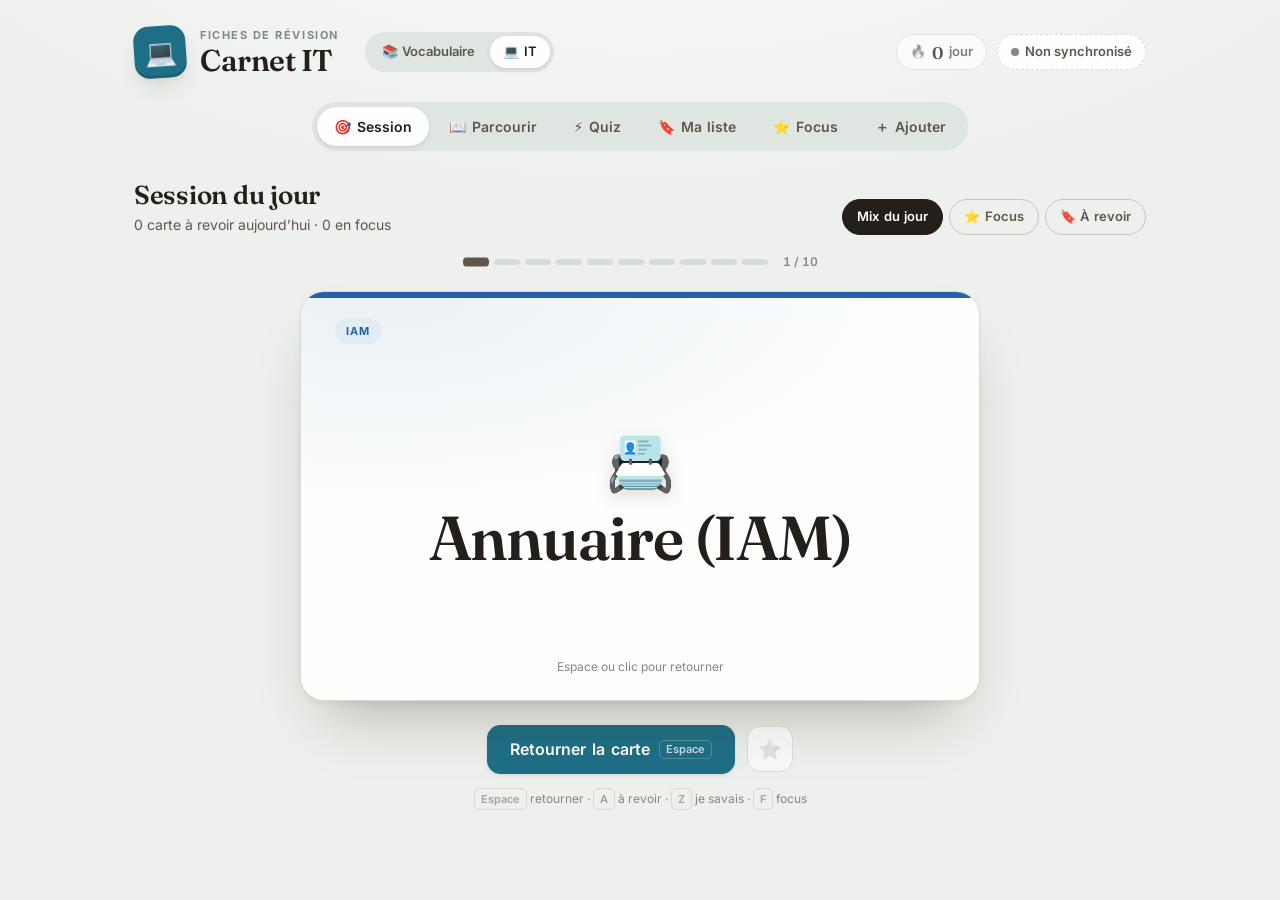
==== commit 93fcd26d: "Session shortcuts: A = à revoir, Z = je savais (instead of 1 / 2) The two keys sit side by side on a" ====
--- a/carnet-it.html
+++ b/carnet-it.html
@@ -52,6 +52,6 @@
   }
 };
 </script>
-<script src="app.js?v=1"></script>
+<script src="app.js?v=2"></script>
 </body>
 </html>
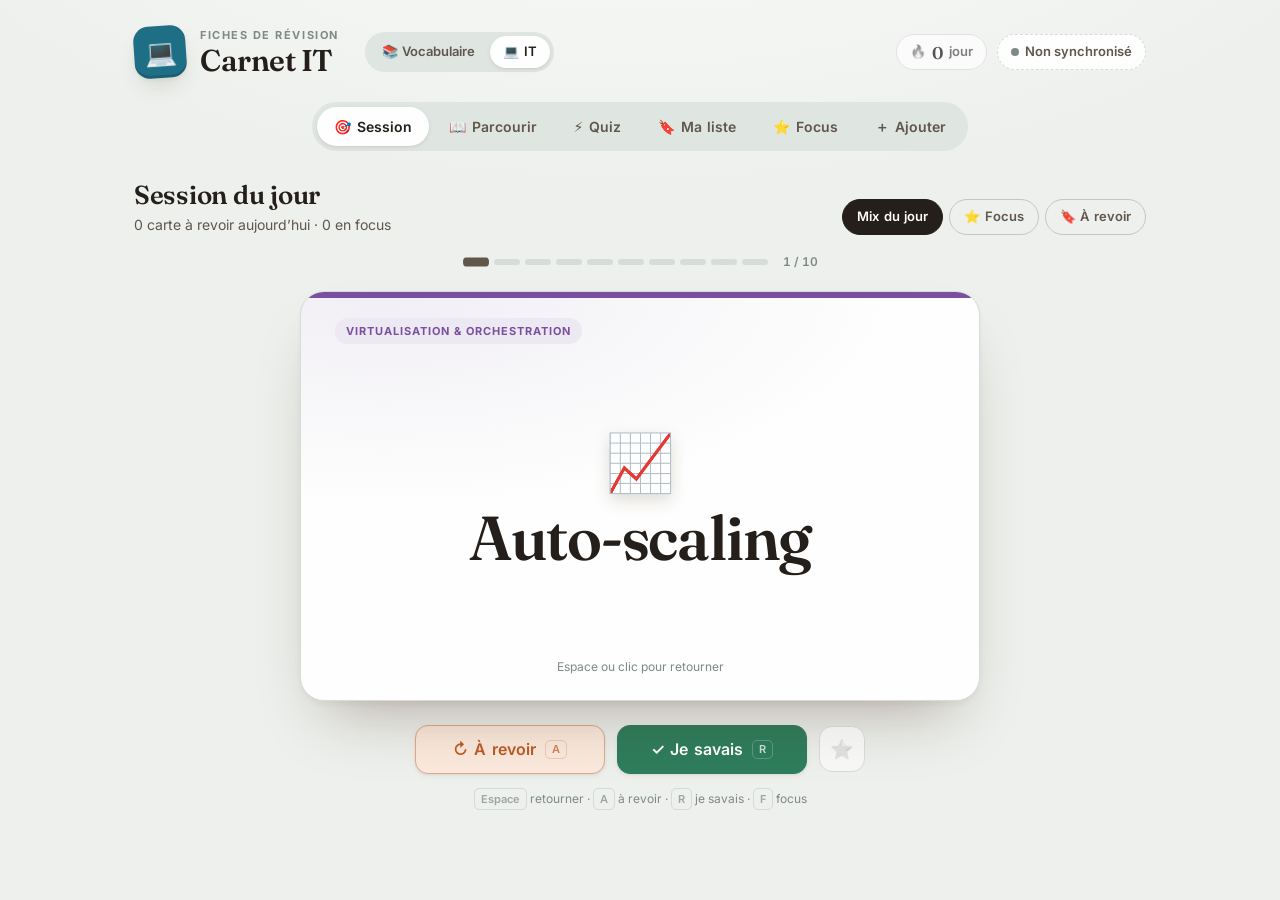
==== commit e3d38403: "Session: grade with A / R, and without having to flip the card first "Je savais" moves from Z to R. " ====
--- a/carnet-it.html
+++ b/carnet-it.html
@@ -52,6 +52,6 @@
   }
 };
 </script>
-<script src="app.js?v=2"></script>
+<script src="app.js?v=3"></script>
 </body>
 </html>
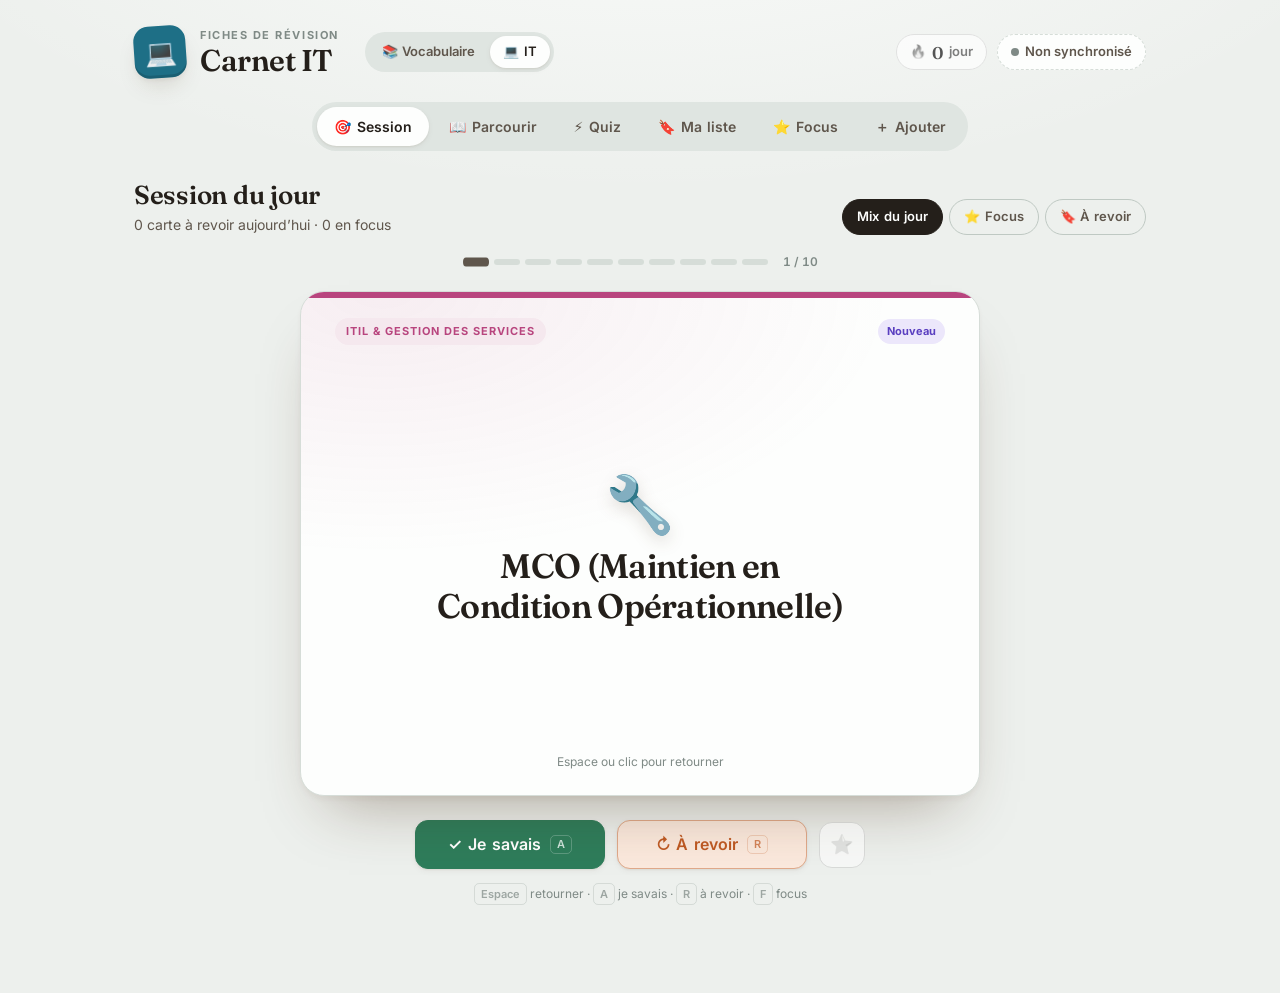
==== commit 290b9a10: "Session: A = je savais (left button), R = à revoir (right button) Swaps the two answers, on the keyb" ====
--- a/carnet-it.html
+++ b/carnet-it.html
@@ -8,7 +8,7 @@
 <link rel="preconnect" href="https://fonts.googleapis.com">
 <link rel="preconnect" href="https://fonts.gstatic.com" crossorigin>
 <link href="https://fonts.googleapis.com/css2?family=Fraunces:ital,opsz,wght@0,9..144,400..700;1,9..144,400..700&family=Inter:wght@400;500;600;700&display=swap" rel="stylesheet">
-<link rel="stylesheet" href="app.css?v=1">
+<link rel="stylesheet" href="app.css?v=2">
 </head>
 <body>
 <noscript><p class="noscript">Ce carnet a besoin de JavaScript pour fonctionner.</p></noscript>
@@ -52,6 +52,6 @@
   }
 };
 </script>
-<script src="app.js?v=3"></script>
+<script src="app.js?v=4"></script>
 </body>
 </html>
--- a/app.css
+++ b/app.css
@@ -284,8 +284,8 @@
 @keyframes card-in { from { opacity: 0; transform: translateY(14px) scale(.975); } }
 @keyframes card-in-right { from { opacity: 0; transform: translateX(44px) rotate(1.5deg); } }
 @keyframes card-in-left { from { opacity: 0; transform: translateX(-44px) rotate(-1.5deg); } }
-@keyframes card-out-good { to { opacity: 0; transform: translateX(130px) rotate(7deg); } }
-@keyframes card-out-bad { to { opacity: 0; transform: translateX(-130px) rotate(-7deg); } }
+@keyframes card-out-good { to { opacity: 0; transform: translateX(-130px) rotate(-7deg); } }
+@keyframes card-out-bad { to { opacity: 0; transform: translateX(130px) rotate(7deg); } }
 @keyframes pulse { 50% { opacity: .35; } }
 @keyframes pop { 0% { transform: scale(.4); opacity: 0; } 70% { transform: scale(1.15); } }
 @keyframes shake { 20%, 60% { transform: translateX(-5px); } 40%, 80% { transform: translateX(5px); } }
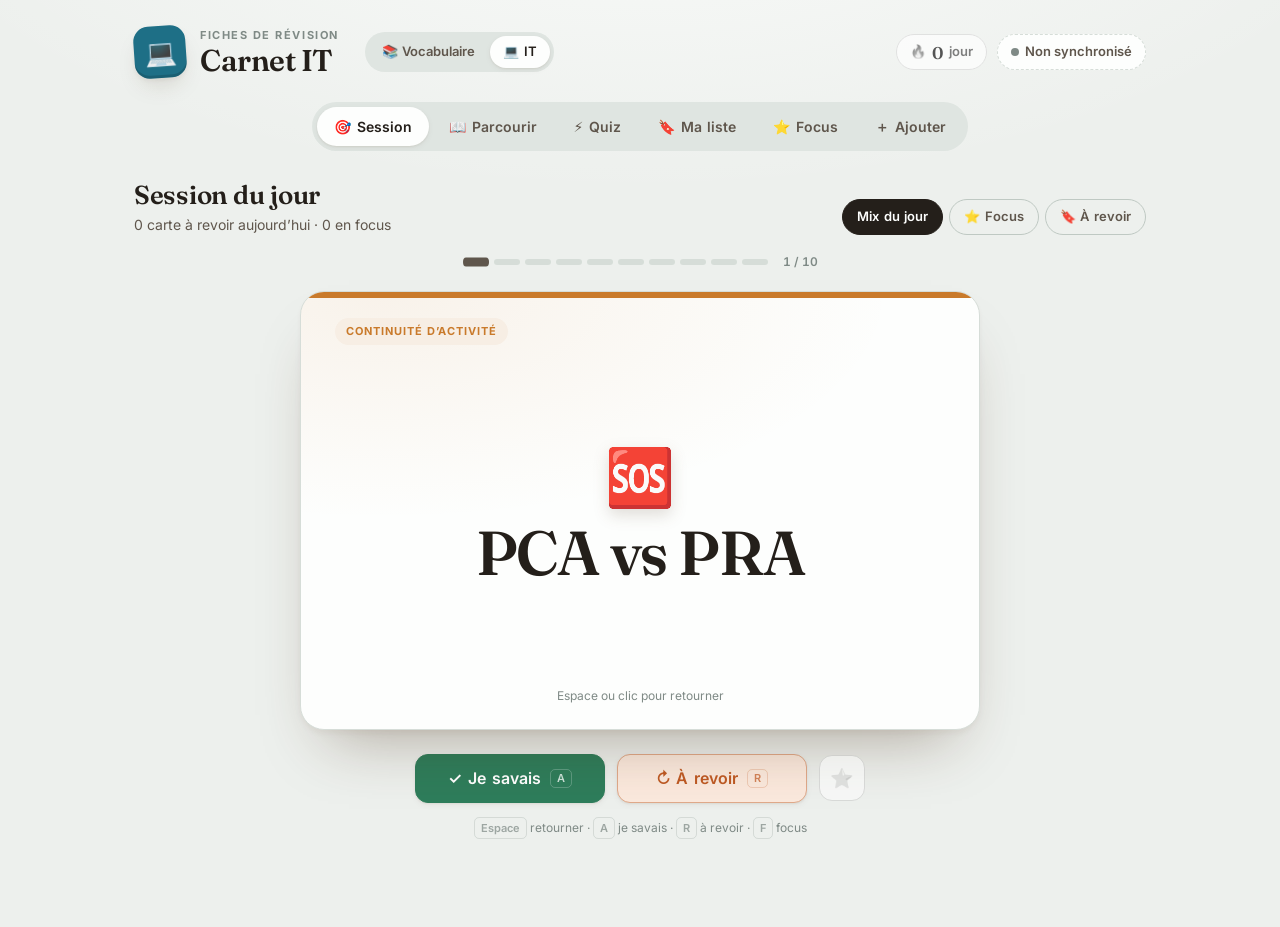
==== commit e72051a8: "Streak shared by both notebooks; show sync state on small screens The 🔥 streak only counted the note" ====
--- a/carnet-it.html
+++ b/carnet-it.html
@@ -8,7 +8,7 @@
 <link rel="preconnect" href="https://fonts.googleapis.com">
 <link rel="preconnect" href="https://fonts.gstatic.com" crossorigin>
 <link href="https://fonts.googleapis.com/css2?family=Fraunces:ital,opsz,wght@0,9..144,400..700;1,9..144,400..700&family=Inter:wght@400;500;600;700&display=swap" rel="stylesheet">
-<link rel="stylesheet" href="app.css?v=2">
+<link rel="stylesheet" href="app.css?v=3">
 </head>
 <body>
 <noscript><p class="noscript">Ce carnet a besoin de JavaScript pour fonctionner.</p></noscript>
@@ -32,6 +32,8 @@
   quizGroups: ["devops", "virtu", "securite", "iam", "observabilite", "continuite", "opensource", "systemes", "itsm", "ia"],
   // Fichiers du dépôt qui gardent les données d’un appareil à l’autre.
   paths: { words: "words-it.json", progress: "progress-it.json", study: "study-it.json" },
+  // La série 🔥 compte aussi les jours passés sur l’autre carnet.
+  otherStudy: { path: "study.json", cache: "carnet-de-mots-study", peekKey: "carnet-de-mots-study-peek" },
   // Clés du stockage local — ne pas les renommer : elles contiennent ce qui est déjà enregistré sur chaque appareil.
   keys: {
     custom: "carnet-it-custom", wordsQueue: "carnetItWordsQueue", wordsMigrated: "carnetItWordsMigrated",
@@ -52,6 +54,6 @@
   }
 };
 </script>
-<script src="app.js?v=4"></script>
+<script src="app.js?v=5"></script>
 </body>
 </html>
--- a/app.css
+++ b/app.css
@@ -423,7 +423,7 @@
   .eyebrow { display: none; }
   h1 { font-size: 22px; }
   .deck-switch { margin-left: 0; flex-basis: 100%; width: fit-content; flex-grow: 0; }
-  .art, #sync-label { display: none; }
+  .art, .syncchip[data-state="ok"] #sync-label, .syncchip[data-state="busy"] #sync-label { display: none; }
   .streak, .syncchip { height: 34px; padding: 0 11px; }
   .tabs { margin: 16px 0 20px; width: auto; }
   .tab { padding: 8px 13px; font-size: 13px; }
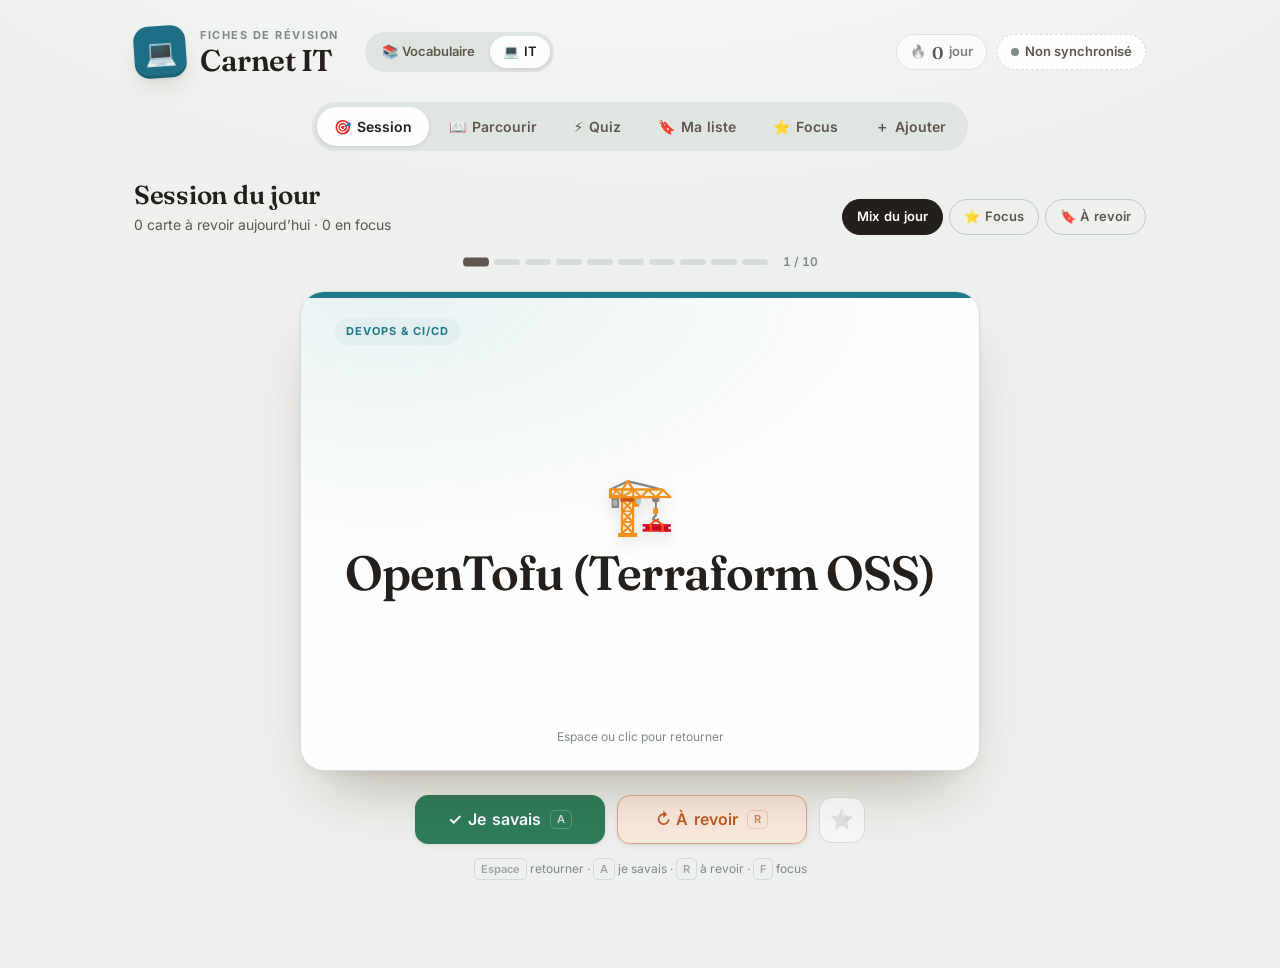
==== commit d920890d: "End of session: a short text using every card, green if known, red to review The recap strings toget" ====
--- a/carnet-it.html
+++ b/carnet-it.html
@@ -8,7 +8,7 @@
 <link rel="preconnect" href="https://fonts.googleapis.com">
 <link rel="preconnect" href="https://fonts.gstatic.com" crossorigin>
 <link href="https://fonts.googleapis.com/css2?family=Fraunces:ital,opsz,wght@0,9..144,400..700;1,9..144,400..700&family=Inter:wght@400;500;600;700&display=swap" rel="stylesheet">
-<link rel="stylesheet" href="app.css?v=3">
+<link rel="stylesheet" href="app.css?v=4">
 </head>
 <body>
 <noscript><p class="noscript">Ce carnet a besoin de JavaScript pour fonctionner.</p></noscript>
@@ -54,6 +54,6 @@
   }
 };
 </script>
-<script src="app.js?v=5"></script>
+<script src="app.js?v=6"></script>
 </body>
 </html>
--- a/app.css
+++ b/app.css
@@ -316,6 +316,16 @@
 .week .d.hit i { border: 0; background: var(--good); }
 .week .d.today i { box-shadow: 0 0 0 2px var(--surface), 0 0 0 4px var(--ink-3); }
 .week .d.today { color: var(--ink); }
+.recap { margin: 24px 0 0; padding: 18px 20px; border-radius: 16px; background: var(--surface-2); border: 1px solid var(--line); text-align: left; }
+.recap-title { margin-bottom: 8px; font: 700 11px/1.3 var(--sans); letter-spacing: .12em; text-transform: uppercase; color: var(--ink-3); }
+.recap-text { font: 400 17px/1.7 var(--serif); color: var(--ink); }
+.recap mark { padding: 1px 2px; border-radius: 4px; font-weight: 600; cursor: pointer; }
+.recap mark.good { background: var(--good-bg); color: var(--good); }
+.recap mark.bad { background: var(--wrong-bg); color: var(--wrong); }
+.recap mark:hover { text-decoration: underline; }
+.recap-legend { margin-top: 10px; font-size: 12px; color: var(--ink-3); }
+.recap-legend mark { cursor: default; }
+.finish { max-width: 680px; }
 .confetti { position: absolute; inset: 0; overflow: hidden; pointer-events: none; }
 .confetti i { position: absolute; top: -14px; width: 8px; height: 14px; border-radius: 2px; opacity: 0; animation: confetti var(--t) cubic-bezier(.2, .6, .4, 1) var(--d) forwards; }
 
